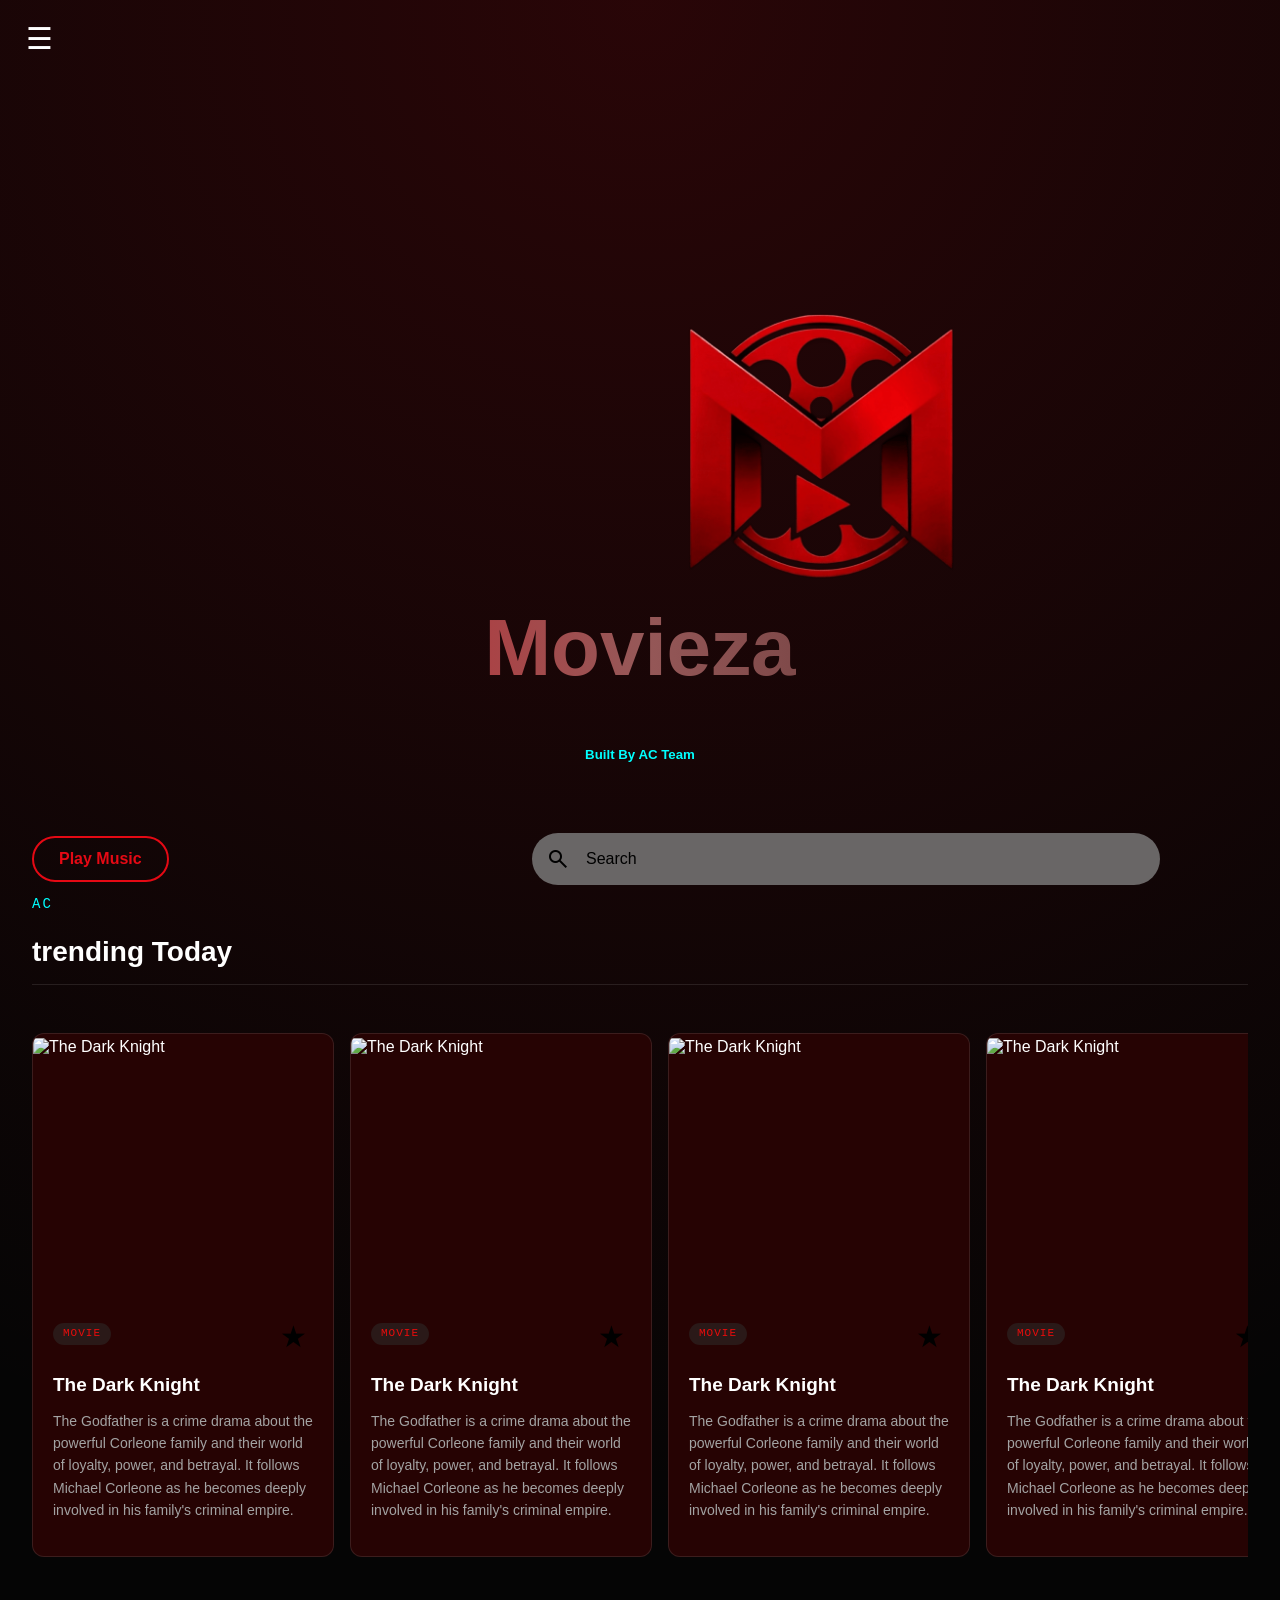
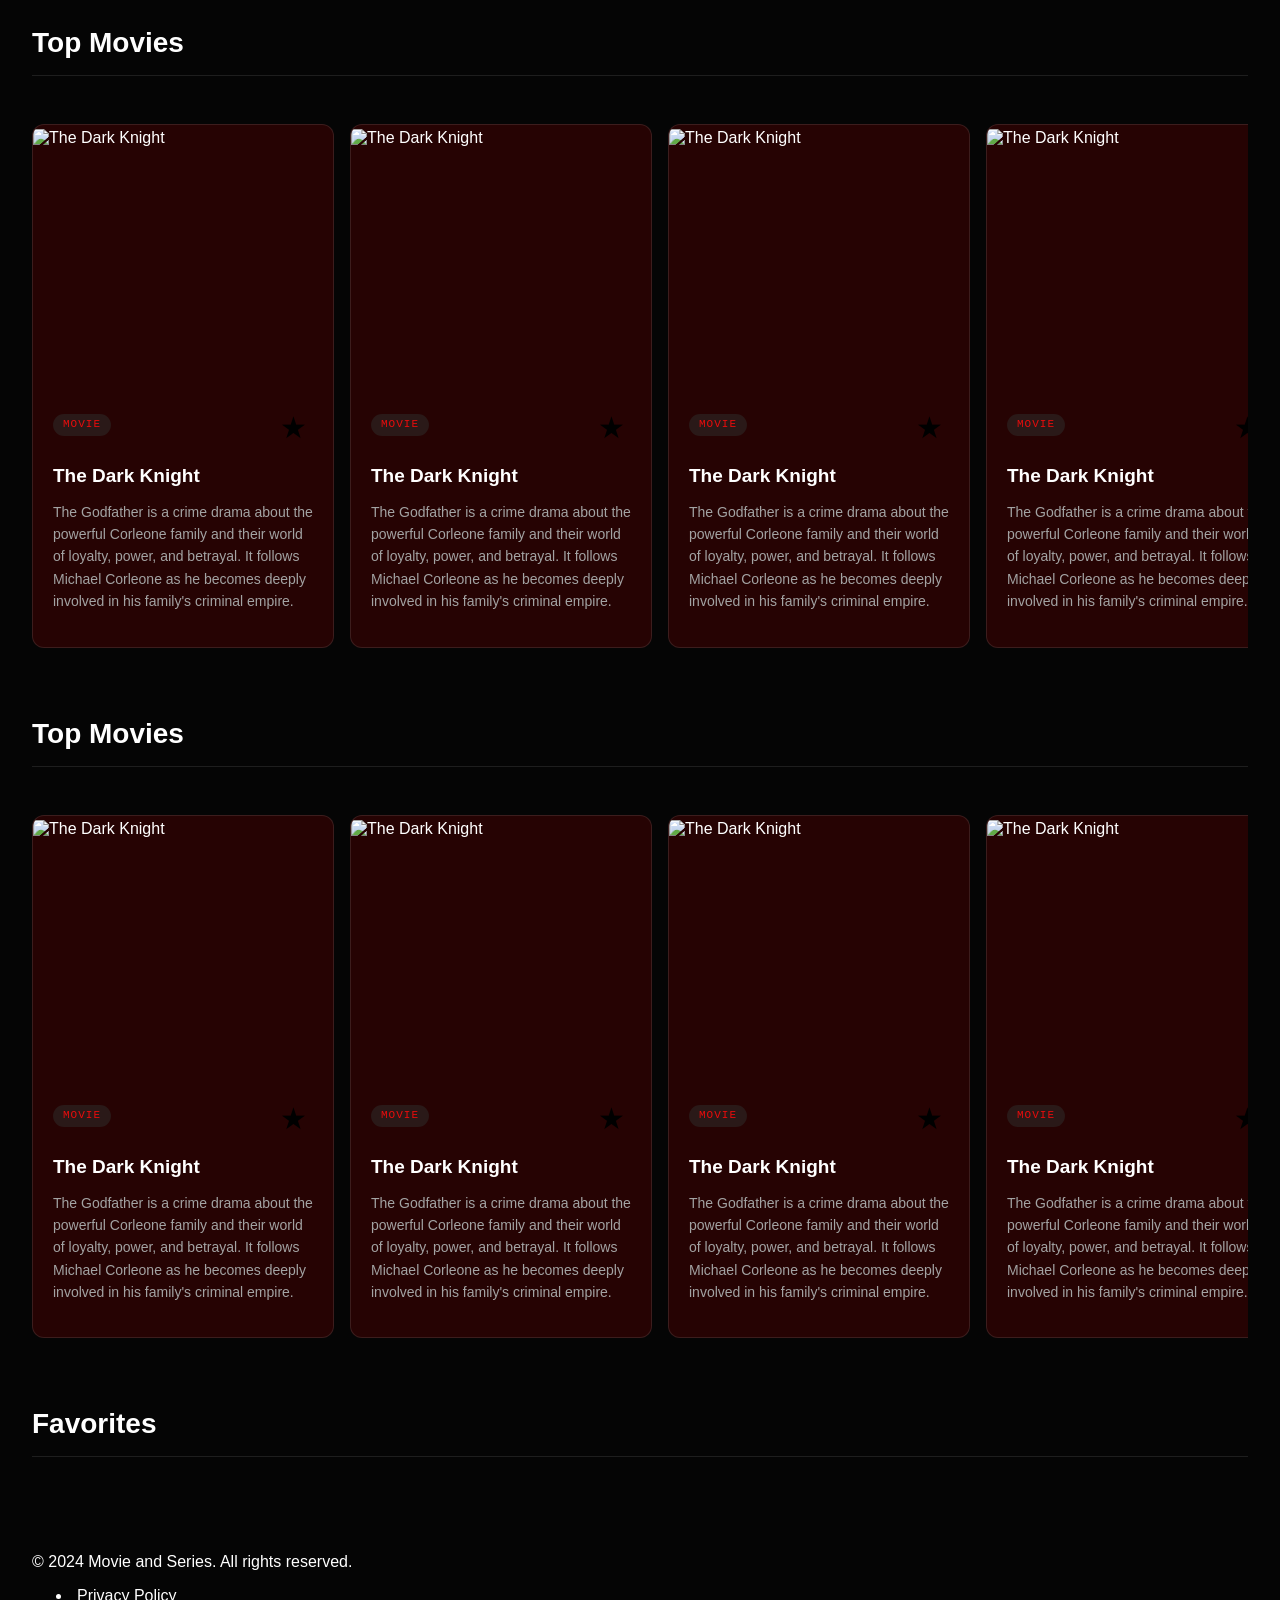
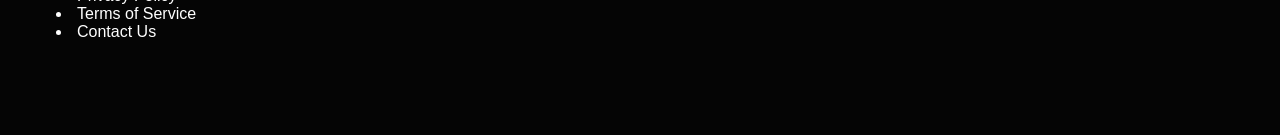
==== index.html @ cc1ad652 "chang name" ====
<!doctype html>
<html lang="en">
  <head>
    <meta charset="UTF-8" />
    <meta
      name="viewport"
      content="width=
    , initial-scale=1.0"
    />
    <title>Movieza</title>
    <link rel="stylesheet" href="Home.css" />
    <script src="./Home.js" defer></script>
  </head>

  <head>
    <meta charset="UTF-8" />
    <meta
      name="viewport"
      content="width=
    , initial-scale=1.0"
    />
    <title>Movieza</title>
    <link rel="stylesheet" href="Home.css" />

    <link rel="stylesheet" href="Home.js" />
    <script src="Home.js" defer></script>
    <link rel="stylesheet" href="https://fonts.googleapis.com/css2?family=Material+Symbols+Outlined:opsz,wght,FILL,GRAD@24,400,0,0&icon_names=search" />
</head>
  </head>
  
  <body>
    <main>
      <button id="menuButton">☰</button>
        <nav id="menu">
          <img class="icon-mune"  src="music/Gemini_Generated_Image_bge7utbge7utbge7.png" width="90px" height="90px" alt="">
            <a href="Home.html">Home</a>
            <a href="signup.html">Sign Up</a>
            <a id="loginBtn">Login</a>
            <a href="#trend">Trending Today</a>
            <a href="#top-movies">Top Movies</a>
            <a href="#top-series">Top Series</a>
        </nav>
      <img class="icon" src="music/Gemini_Generated_Image_bge7utbge7utbge7.png" width="500px" height="500px" alt="">
      <h1>Movieza</h1>
      <h5>Built By AC Team</h5>
      <audio id="music">
        <source
        src="music/Hans_Zimmer_-_A_Place_Among_The_Stars_OST_Interstellar_(mp3.pm).mp3"
        type="audio/mpeg"
        />
      </audio>
      
      <form >
      <div class="search">
        <span class="search-icon material-symbols-outlined">search</span>
        <input class="search-input" type="search" placeholder="Search">
      </div>
    
    </form>
      <button id="musicBtn">Play Music</button>
      <section class="section">
        <p class="section-eyebrow">AC</p>
        <h2 id="trend">trending Today</h2>
        
        <div class="member-conteinr scrol">
          <div class="member-card">
            <div class="card-accent accent-coral"></div>
            <img
              src="https://imgs.search.brave.com/6N-P5GiIYZbejXUbR0xnlRjsoiWozDZQO9gBazMsIhE/rs:fit:860:0:0:0/g:ce/aHR0cHM6Ly9tZWRp/YS5nZXR0eWltYWdl/cy5jb20vaWQvNTA1/OTk3MTA3L3Bob3Rv/L3RoZS1nb2RmYXRo/ZXItYS0xOTcyLWFt/ZXJpY2FuLWNyaW1l/LWZpbG0tc3RhcnJp/bmctbWFybG9uLWJy/YW5kby1hbmQtYWwt/cGFjaW5vLmpwZz9z/PTYxMng2MTImdz0w/Jms9MjAmYz1PcExr/d0RySVNraUJfYTJD/TXJqbk9qYUU5SzBG/SGhTWjl0dERDZ05V/WFRRPQ"
              alt="The Dark Knight"
            />
            <div class="card-body">
              <div class="card-span">
                <span class="role-tag"> movie</span>
                <button class="star">★</button>
              </div>
              <p class="member-name">The Dark Knight</p>
              <p class="member-desc">
                The Godfather is a crime drama about the powerful Corleone
                family and their world of loyalty, power, and betrayal. It
                follows Michael Corleone as he becomes deeply involved in his
                family's criminal empire.
              </p>
            </div>
          </div>
          <div class="member-card">
            <div class="card-accent accent-coral"></div>
            <img
              src="https://imgs.search.brave.com/6N-P5GiIYZbejXUbR0xnlRjsoiWozDZQO9gBazMsIhE/rs:fit:860:0:0:0/g:ce/aHR0cHM6Ly9tZWRp/YS5nZXR0eWltYWdl/cy5jb20vaWQvNTA1/OTk3MTA3L3Bob3Rv/L3RoZS1nb2RmYXRo/ZXItYS0xOTcyLWFt/ZXJpY2FuLWNyaW1l/LWZpbG0tc3RhcnJp/bmctbWFybG9uLWJy/YW5kby1hbmQtYWwt/cGFjaW5vLmpwZz9z/PTYxMng2MTImdz0w/Jms9MjAmYz1PcExr/d0RySVNraUJfYTJD/TXJqbk9qYUU5SzBG/SGhTWjl0dERDZ05V/WFRRPQ"
              alt="The Dark Knight"
            />
            <div class="card-body">
              <div class="card-span">
                <span class="role-tag"> movie</span>
                <button class="star">★</button>
              </div>
              <p class="member-name">The Dark Knight</p>
              <p class="member-desc">
                The Godfather is a crime drama about the powerful Corleone
                family and their world of loyalty, power, and betrayal. It
                follows Michael Corleone as he becomes deeply involved in his
                family's criminal empire.
              </p>
            </div>
          </div>
          <div class="member-card">
            <div class="card-accent accent-coral"></div>
            <img
              src="https://imgs.search.brave.com/6N-P5GiIYZbejXUbR0xnlRjsoiWozDZQO9gBazMsIhE/rs:fit:860:0:0:0/g:ce/aHR0cHM6Ly9tZWRp/YS5nZXR0eWltYWdl/cy5jb20vaWQvNTA1/OTk3MTA3L3Bob3Rv/L3RoZS1nb2RmYXRo/ZXItYS0xOTcyLWFt/ZXJpY2FuLWNyaW1l/LWZpbG0tc3RhcnJp/bmctbWFybG9uLWJy/YW5kby1hbmQtYWwt/cGFjaW5vLmpwZz9z/PTYxMng2MTImdz0w/Jms9MjAmYz1PcExr/d0RySVNraUJfYTJD/TXJqbk9qYUU5SzBG/SGhTWjl0dERDZ05V/WFRRPQ"
              alt="The Dark Knight"
            />
            <div class="card-body">
              <div class="card-span">
                <span class="role-tag"> movie</span>
                <button class="star">★</button>
              </div>
              <p class="member-name">The Dark Knight</p>
              <p class="member-desc">
                The Godfather is a crime drama about the powerful Corleone
                family and their world of loyalty, power, and betrayal. It
                follows Michael Corleone as he becomes deeply involved in his
                family's criminal empire.
              </p>
            </div>
          </div>
          <div class="member-card">
            <div class="card-accent accent-coral"></div>
            <img
              src="https://imgs.search.brave.com/6N-P5GiIYZbejXUbR0xnlRjsoiWozDZQO9gBazMsIhE/rs:fit:860:0:0:0/g:ce/aHR0cHM6Ly9tZWRp/YS5nZXR0eWltYWdl/cy5jb20vaWQvNTA1/OTk3MTA3L3Bob3Rv/L3RoZS1nb2RmYXRo/ZXItYS0xOTcyLWFt/ZXJpY2FuLWNyaW1l/LWZpbG0tc3RhcnJp/bmctbWFybG9uLWJy/YW5kby1hbmQtYWwt/cGFjaW5vLmpwZz9z/PTYxMng2MTImdz0w/Jms9MjAmYz1PcExr/d0RySVNraUJfYTJD/TXJqbk9qYUU5SzBG/SGhTWjl0dERDZ05V/WFRRPQ"
              alt="The Dark Knight"
            />
            <div class="card-body">
              <div class="card-span">
                <span class="role-tag"> movie</span>
                <button class="star">★</button>
              </div>
              <p class="member-name">The Dark Knight</p>
              <p class="member-desc">
                The Godfather is a crime drama about the powerful Corleone
                family and their world of loyalty, power, and betrayal. It
                follows Michael Corleone as he becomes deeply involved in his
                family's criminal empire.
              </p>
            </div>
          </div>
          <div class="member-card">
            <div class="card-accent accent-coral"></div>
            <img
              src="https://imgs.search.brave.com/6N-P5GiIYZbejXUbR0xnlRjsoiWozDZQO9gBazMsIhE/rs:fit:860:0:0:0/g:ce/aHR0cHM6Ly9tZWRp/YS5nZXR0eWltYWdl/cy5jb20vaWQvNTA1/OTk3MTA3L3Bob3Rv/L3RoZS1nb2RmYXRo/ZXItYS0xOTcyLWFt/ZXJpY2FuLWNyaW1l/LWZpbG0tc3RhcnJp/bmctbWFybG9uLWJy/YW5kby1hbmQtYWwt/cGFjaW5vLmpwZz9z/PTYxMng2MTImdz0w/Jms9MjAmYz1PcExr/d0RySVNraUJfYTJD/TXJqbk9qYUU5SzBG/SGhTWjl0dERDZ05V/WFRRPQ"
              alt="The Dark Knight"
            />
            <div class="card-body">
              <div class="card-span">
                <span class="role-tag"> movie</span>
                <button class="star">★</button>
              </div>
              <p class="member-name">The Dark Knight</p>
              <p class="member-desc">
                The Godfather is a crime drama about the powerful Corleone
                family and their world of loyalty, power, and betrayal. It
                follows Michael Corleone as he becomes deeply involved in his
                family's criminal empire.
              </p>
            </div>
          </div>
          <div class="member-card">
            <div class="card-accent accent-coral"></div>
            <img
              src="https://imgs.search.brave.com/6N-P5GiIYZbejXUbR0xnlRjsoiWozDZQO9gBazMsIhE/rs:fit:860:0:0:0/g:ce/aHR0cHM6Ly9tZWRp/YS5nZXR0eWltYWdl/cy5jb20vaWQvNTA1/OTk3MTA3L3Bob3Rv/L3RoZS1nb2RmYXRo/ZXItYS0xOTcyLWFt/ZXJpY2FuLWNyaW1l/LWZpbG0tc3RhcnJp/bmctbWFybG9uLWJy/YW5kby1hbmQtYWwt/cGFjaW5vLmpwZz9z/PTYxMng2MTImdz0w/Jms9MjAmYz1PcExr/d0RySVNraUJfYTJD/TXJqbk9qYUU5SzBG/SGhTWjl0dERDZ05V/WFRRPQ"
              alt="The Dark Knight"
            />
            <div class="card-body">
              <div class="card-span">
                <span class="role-tag"> movie</span>
                <button class="star">★</button>
              </div>
              <p class="member-name">The Dark Knight</p>
              <p class="member-desc">
                The Godfather is a crime drama about the powerful Corleone
                family and their world of loyalty, power, and betrayal. It
                follows Michael Corleone as he becomes deeply involved in his
                family's criminal empire.
              </p>
            </div>
          </div>
          <div class="member-card">
            <div class="card-accent accent-coral"></div>
            <img
              src="https://imgs.search.brave.com/6N-P5GiIYZbejXUbR0xnlRjsoiWozDZQO9gBazMsIhE/rs:fit:860:0:0:0/g:ce/aHR0cHM6Ly9tZWRp/YS5nZXR0eWltYWdl/cy5jb20vaWQvNTA1/OTk3MTA3L3Bob3Rv/L3RoZS1nb2RmYXRo/ZXItYS0xOTcyLWFt/ZXJpY2FuLWNyaW1l/LWZpbG0tc3RhcnJp/bmctbWFybG9uLWJy/YW5kby1hbmQtYWwt/cGFjaW5vLmpwZz9z/PTYxMng2MTImdz0w/Jms9MjAmYz1PcExr/d0RySVNraUJfYTJD/TXJqbk9qYUU5SzBG/SGhTWjl0dERDZ05V/WFRRPQ"
              alt="The Dark Knight"
            />
            <div class="card-body">
              <div class="card-span">
                <span class="role-tag"> movie</span>
                <button class="star">★</button>
              </div>
              <p class="member-name">The Dark Knight</p>
              <p class="member-desc">
                The Godfather is a crime drama about the powerful Corleone
                family and their world of loyalty, power, and betrayal. It
                follows Michael Corleone as he becomes deeply involved in his
                family's criminal empire.
              </p>
            </div>
          </div>
          <div class="member-card">
            <div class="card-accent accent-coral"></div>
            <img
              src="https://imgs.search.brave.com/6N-P5GiIYZbejXUbR0xnlRjsoiWozDZQO9gBazMsIhE/rs:fit:860:0:0:0/g:ce/aHR0cHM6Ly9tZWRp/YS5nZXR0eWltYWdl/cy5jb20vaWQvNTA1/OTk3MTA3L3Bob3Rv/L3RoZS1nb2RmYXRo/ZXItYS0xOTcyLWFt/ZXJpY2FuLWNyaW1l/LWZpbG0tc3RhcnJp/bmctbWFybG9uLWJy/YW5kby1hbmQtYWwt/cGFjaW5vLmpwZz9z/PTYxMng2MTImdz0w/Jms9MjAmYz1PcExr/d0RySVNraUJfYTJD/TXJqbk9qYUU5SzBG/SGhTWjl0dERDZ05V/WFRRPQ"
              alt="The Dark Knight"
            />
            <div class="card-body">
              <div class="card-span">
                <span class="role-tag"> movie</span>
                <button class="star">★</button>
              </div>
              <p class="member-name">The Dark Knight</p>
              <p class="member-desc">
                The Godfather is a crime drama about the powerful Corleone
                family and their world of loyalty, power, and betrayal. It
                follows Michael Corleone as he becomes deeply involved in his
                family's criminal empire.
              </p>
            </div>
          </div>
          <div class="member-card">
            <div class="card-accent accent-coral"></div>
            <img
              src="https://imgs.search.brave.com/6N-P5GiIYZbejXUbR0xnlRjsoiWozDZQO9gBazMsIhE/rs:fit:860:0:0:0/g:ce/aHR0cHM6Ly9tZWRp/YS5nZXR0eWltYWdl/cy5jb20vaWQvNTA1/OTk3MTA3L3Bob3Rv/L3RoZS1nb2RmYXRo/ZXItYS0xOTcyLWFt/ZXJpY2FuLWNyaW1l/LWZpbG0tc3RhcnJp/bmctbWFybG9uLWJy/YW5kby1hbmQtYWwt/cGFjaW5vLmpwZz9z/PTYxMng2MTImdz0w/Jms9MjAmYz1PcExr/d0RySVNraUJfYTJD/TXJqbk9qYUU5SzBG/SGhTWjl0dERDZ05V/WFRRPQ"
              alt="The Dark Knight"
            />
            <div class="card-body">
              <div class="card-span">
                <span class="role-tag"> movie</span>
                <button class="star">★</button>
              </div>
              <p class="member-name">The Dark Knight</p>
              <p class="member-desc">
                The Godfather is a crime drama about the powerful Corleone
                family and their world of loyalty, power, and betrayal. It
                follows Michael Corleone as he becomes deeply involved in his
                family's criminal empire.
              </p>
            </div>
          </div>
          <div class="member-card">
            <div class="card-accent accent-coral"></div>
            <img
              src="https://imgs.search.brave.com/6N-P5GiIYZbejXUbR0xnlRjsoiWozDZQO9gBazMsIhE/rs:fit:860:0:0:0/g:ce/aHR0cHM6Ly9tZWRp/YS5nZXR0eWltYWdl/cy5jb20vaWQvNTA1/OTk3MTA3L3Bob3Rv/L3RoZS1nb2RmYXRo/ZXItYS0xOTcyLWFt/ZXJpY2FuLWNyaW1l/LWZpbG0tc3RhcnJp/bmctbWFybG9uLWJy/YW5kby1hbmQtYWwt/cGFjaW5vLmpwZz9z/PTYxMng2MTImdz0w/Jms9MjAmYz1PcExr/d0RySVNraUJfYTJD/TXJqbk9qYUU5SzBG/SGhTWjl0dERDZ05V/WFRRPQ"
              alt="The Dark Knight"
            />
            <div class="card-body">
              <div class="card-span">
                <span class="role-tag"> movie</span>
                <button class="star">★</button>
              </div>
              <p class="member-name">The Dark Knight</p>
              <p class="member-desc">
                The Godfather is a crime drama about the powerful Corleone
                family and their world of loyalty, power, and betrayal. It
                follows Michael Corleone as he becomes deeply involved in his
                family's criminal empire.
              </p>
            </div>
          </div>
          <div class="member-card">
            <div class="card-accent accent-coral"></div>
            <img
              src="https://imgs.search.brave.com/6N-P5GiIYZbejXUbR0xnlRjsoiWozDZQO9gBazMsIhE/rs:fit:860:0:0:0/g:ce/aHR0cHM6Ly9tZWRp/YS5nZXR0eWltYWdl/cy5jb20vaWQvNTA1/OTk3MTA3L3Bob3Rv/L3RoZS1nb2RmYXRo/ZXItYS0xOTcyLWFt/ZXJpY2FuLWNyaW1l/LWZpbG0tc3RhcnJp/bmctbWFybG9uLWJy/YW5kby1hbmQtYWwt/cGFjaW5vLmpwZz9z/PTYxMng2MTImdz0w/Jms9MjAmYz1PcExr/d0RySVNraUJfYTJD/TXJqbk9qYUU5SzBG/SGhTWjl0dERDZ05V/WFRRPQ"
              alt="The Dark Knight"
            />
            <div class="card-body">
              <div class="card-span">
                <span class="role-tag"> movie</span>
                <button class="star">★</button>
              </div>
              <p class="member-name">The Dark Knight</p>
              <p class="member-desc">
                The Godfather is a crime drama about the powerful Corleone
                family and their world of loyalty, power, and betrayal. It
                follows Michael Corleone as he becomes deeply involved in his
                family's criminal empire.
              </p>
            </div>
          </div>
          <div class="member-card">
            <div class="card-accent accent-coral"></div>
            <img
              src="https://imgs.search.brave.com/6N-P5GiIYZbejXUbR0xnlRjsoiWozDZQO9gBazMsIhE/rs:fit:860:0:0:0/g:ce/aHR0cHM6Ly9tZWRp/YS5nZXR0eWltYWdl/cy5jb20vaWQvNTA1/OTk3MTA3L3Bob3Rv/L3RoZS1nb2RmYXRo/ZXItYS0xOTcyLWFt/ZXJpY2FuLWNyaW1l/LWZpbG0tc3RhcnJp/bmctbWFybG9uLWJy/YW5kby1hbmQtYWwt/cGFjaW5vLmpwZz9z/PTYxMng2MTImdz0w/Jms9MjAmYz1PcExr/d0RySVNraUJfYTJD/TXJqbk9qYUU5SzBG/SGhTWjl0dERDZ05V/WFRRPQ"
              alt="The Dark Knight"
            />
            <div class="card-body">
              <div class="card-span">
                <span class="role-tag"> movie</span>
                <button class="star">★</button>
              </div>
              <p class="member-name">The Dark Knight</p>
              <p class="member-desc">
                The Godfather is a crime drama about the powerful Corleone
                family and their world of loyalty, power, and betrayal. It
                follows Michael Corleone as he becomes deeply involved in his
                family's criminal empire.
              </p>
            </div>
          </div>
        </div>
      </section>
      <section class="section">
        <h2 id="top-movies">Top Movies</h2>
        <div class="member-conteinr scrol2">
          <div class="member-card">
            <div class="card-accent accent-coral"></div>
            <img
              src="https://imgs.search.brave.com/6N-P5GiIYZbejXUbR0xnlRjsoiWozDZQO9gBazMsIhE/rs:fit:860:0:0:0/g:ce/aHR0cHM6Ly9tZWRp/YS5nZXR0eWltYWdl/cy5jb20vaWQvNTA1/OTk3MTA3L3Bob3Rv/L3RoZS1nb2RmYXRo/ZXItYS0xOTcyLWFt/ZXJpY2FuLWNyaW1l/LWZpbG0tc3RhcnJp/bmctbWFybG9uLWJy/YW5kby1hbmQtYWwt/cGFjaW5vLmpwZz9z/PTYxMng2MTImdz0w/Jms9MjAmYz1PcExr/d0RySVNraUJfYTJD/TXJqbk9qYUU5SzBG/SGhTWjl0dERDZ05V/WFRRPQ"
              alt="The Dark Knight"
            />
            <div class="card-body">
              <div class="card-span">
                <span class="role-tag"> movie</span>
                <button class="star">★</button>
              </div>
              <p class="member-name">The Dark Knight</p>
              <p class="member-desc">
                The Godfather is a crime drama about the powerful Corleone
                family and their world of loyalty, power, and betrayal. It
                follows Michael Corleone as he becomes deeply involved in his
                family's criminal empire.
              </p>
            </div>
          </div>
          <div class="member-card">
            <div class="card-accent accent-coral"></div>
            <img
              src="https://imgs.search.brave.com/6N-P5GiIYZbejXUbR0xnlRjsoiWozDZQO9gBazMsIhE/rs:fit:860:0:0:0/g:ce/aHR0cHM6Ly9tZWRp/YS5nZXR0eWltYWdl/cy5jb20vaWQvNTA1/OTk3MTA3L3Bob3Rv/L3RoZS1nb2RmYXRo/ZXItYS0xOTcyLWFt/ZXJpY2FuLWNyaW1l/LWZpbG0tc3RhcnJp/bmctbWFybG9uLWJy/YW5kby1hbmQtYWwt/cGFjaW5vLmpwZz9z/PTYxMng2MTImdz0w/Jms9MjAmYz1PcExr/d0RySVNraUJfYTJD/TXJqbk9qYUU5SzBG/SGhTWjl0dERDZ05V/WFRRPQ"
              alt="The Dark Knight"
            />
            <div class="card-body">
              <div class="card-span">
                <span class="role-tag"> movie</span>
                <button class="star">★</button>
              </div>
              <p class="member-name">The Dark Knight</p>
              <p class="member-desc">
                The Godfather is a crime drama about the powerful Corleone
                family and their world of loyalty, power, and betrayal. It
                follows Michael Corleone as he becomes deeply involved in his
                family's criminal empire.
              </p>
            </div>
          </div>
          <div class="member-card">
            <div class="card-accent accent-coral"></div>
            <img
              src="https://imgs.search.brave.com/6N-P5GiIYZbejXUbR0xnlRjsoiWozDZQO9gBazMsIhE/rs:fit:860:0:0:0/g:ce/aHR0cHM6Ly9tZWRp/YS5nZXR0eWltYWdl/cy5jb20vaWQvNTA1/OTk3MTA3L3Bob3Rv/L3RoZS1nb2RmYXRo/ZXItYS0xOTcyLWFt/ZXJpY2FuLWNyaW1l/LWZpbG0tc3RhcnJp/bmctbWFybG9uLWJy/YW5kby1hbmQtYWwt/cGFjaW5vLmpwZz9z/PTYxMng2MTImdz0w/Jms9MjAmYz1PcExr/d0RySVNraUJfYTJD/TXJqbk9qYUU5SzBG/SGhTWjl0dERDZ05V/WFRRPQ"
              alt="The Dark Knight"
            />
            <div class="card-body">
              <div class="card-span">
                <span class="role-tag"> movie</span>
                <button class="star">★</button>
              </div>
              <p class="member-name">The Dark Knight</p>
              <p class="member-desc">
                The Godfather is a crime drama about the powerful Corleone
                family and their world of loyalty, power, and betrayal. It
                follows Michael Corleone as he becomes deeply involved in his
                family's criminal empire.
              </p>
            </div>
          </div>
          <div class="member-card">
            <div class="card-accent accent-coral"></div>
            <img
              src="https://imgs.search.brave.com/6N-P5GiIYZbejXUbR0xnlRjsoiWozDZQO9gBazMsIhE/rs:fit:860:0:0:0/g:ce/aHR0cHM6Ly9tZWRp/YS5nZXR0eWltYWdl/cy5jb20vaWQvNTA1/OTk3MTA3L3Bob3Rv/L3RoZS1nb2RmYXRo/ZXItYS0xOTcyLWFt/ZXJpY2FuLWNyaW1l/LWZpbG0tc3RhcnJp/bmctbWFybG9uLWJy/YW5kby1hbmQtYWwt/cGFjaW5vLmpwZz9z/PTYxMng2MTImdz0w/Jms9MjAmYz1PcExr/d0RySVNraUJfYTJD/TXJqbk9qYUU5SzBG/SGhTWjl0dERDZ05V/WFRRPQ"
              alt="The Dark Knight"
            />
            <div class="card-body">
              <div class="card-span">
                <span class="role-tag"> movie</span>
                <button class="star">★</button>
              </div>
              <p class="member-name">The Dark Knight</p>
              <p class="member-desc">
                The Godfather is a crime drama about the powerful Corleone
                family and their world of loyalty, power, and betrayal. It
                follows Michael Corleone as he becomes deeply involved in his
                family's criminal empire.
              </p>
            </div>
          </div>
          <div class="member-card">
            <div class="card-accent accent-coral"></div>
            <img
              src="https://imgs.search.brave.com/6N-P5GiIYZbejXUbR0xnlRjsoiWozDZQO9gBazMsIhE/rs:fit:860:0:0:0/g:ce/aHR0cHM6Ly9tZWRp/YS5nZXR0eWltYWdl/cy5jb20vaWQvNTA1/OTk3MTA3L3Bob3Rv/L3RoZS1nb2RmYXRo/ZXItYS0xOTcyLWFt/ZXJpY2FuLWNyaW1l/LWZpbG0tc3RhcnJp/bmctbWFybG9uLWJy/YW5kby1hbmQtYWwt/cGFjaW5vLmpwZz9z/PTYxMng2MTImdz0w/Jms9MjAmYz1PcExr/d0RySVNraUJfYTJD/TXJqbk9qYUU5SzBG/SGhTWjl0dERDZ05V/WFRRPQ"
              alt="The Dark Knight"
            />
            <div class="card-body">
              <div class="card-span">
                <span class="role-tag"> movie</span>
                <button class="star">★</button>
              </div>
              <p class="member-name">The Dark Knight</p>
              <p class="member-desc">
                The Godfather is a crime drama about the powerful Corleone
                family and their world of loyalty, power, and betrayal. It
                follows Michael Corleone as he becomes deeply involved in his
                family's criminal empire.
              </p>
            </div>
          </div>
          <div class="member-card">
            <div class="card-accent accent-coral"></div>
            <img
              src="https://imgs.search.brave.com/6N-P5GiIYZbejXUbR0xnlRjsoiWozDZQO9gBazMsIhE/rs:fit:860:0:0:0/g:ce/aHR0cHM6Ly9tZWRp/YS5nZXR0eWltYWdl/cy5jb20vaWQvNTA1/OTk3MTA3L3Bob3Rv/L3RoZS1nb2RmYXRo/ZXItYS0xOTcyLWFt/ZXJpY2FuLWNyaW1l/LWZpbG0tc3RhcnJp/bmctbWFybG9uLWJy/YW5kby1hbmQtYWwt/cGFjaW5vLmpwZz9z/PTYxMng2MTImdz0w/Jms9MjAmYz1PcExr/d0RySVNraUJfYTJD/TXJqbk9qYUU5SzBG/SGhTWjl0dERDZ05V/WFRRPQ"
              alt="The Dark Knight"
            />
            <div class="card-body">
              <div class="card-span">
                <span class="role-tag"> movie</span>
                <button class="star">★</button>
              </div>
              <p class="member-name">The Dark Knight</p>
              <p class="member-desc">
                The Godfather is a crime drama about the powerful Corleone
                family and their world of loyalty, power, and betrayal. It
                follows Michael Corleone as he becomes deeply involved in his
                family's criminal empire.
              </p>
            </div>
          </div>
          <div class="member-card">
            <div class="card-accent accent-coral"></div>
            <img
              src="https://imgs.search.brave.com/6N-P5GiIYZbejXUbR0xnlRjsoiWozDZQO9gBazMsIhE/rs:fit:860:0:0:0/g:ce/aHR0cHM6Ly9tZWRp/YS5nZXR0eWltYWdl/cy5jb20vaWQvNTA1/OTk3MTA3L3Bob3Rv/L3RoZS1nb2RmYXRo/ZXItYS0xOTcyLWFt/ZXJpY2FuLWNyaW1l/LWZpbG0tc3RhcnJp/bmctbWFybG9uLWJy/YW5kby1hbmQtYWwt/cGFjaW5vLmpwZz9z/PTYxMng2MTImdz0w/Jms9MjAmYz1PcExr/d0RySVNraUJfYTJD/TXJqbk9qYUU5SzBG/SGhTWjl0dERDZ05V/WFRRPQ"
              alt="The Dark Knight"
            />
            <div class="card-body">
              <div class="card-span">
                <span class="role-tag"> movie</span>
                <button class="star">★</button>
              </div>
              <p class="member-name">The Dark Knight</p>
              <p class="member-desc">
                The Godfather is a crime drama about the powerful Corleone
                family and their world of loyalty, power, and betrayal. It
                follows Michael Corleone as he becomes deeply involved in his
                family's criminal empire.
              </p>
            </div>
          </div>
          <div class="member-card">
            <div class="card-accent accent-coral"></div>
            <img
              src="https://imgs.search.brave.com/6N-P5GiIYZbejXUbR0xnlRjsoiWozDZQO9gBazMsIhE/rs:fit:860:0:0:0/g:ce/aHR0cHM6Ly9tZWRp/YS5nZXR0eWltYWdl/cy5jb20vaWQvNTA1/OTk3MTA3L3Bob3Rv/L3RoZS1nb2RmYXRo/ZXItYS0xOTcyLWFt/ZXJpY2FuLWNyaW1l/LWZpbG0tc3RhcnJp/bmctbWFybG9uLWJy/YW5kby1hbmQtYWwt/cGFjaW5vLmpwZz9z/PTYxMng2MTImdz0w/Jms9MjAmYz1PcExr/d0RySVNraUJfYTJD/TXJqbk9qYUU5SzBG/SGhTWjl0dERDZ05V/WFRRPQ"
              alt="The Dark Knight"
            />
            <div class="card-body">
              <div class="card-span">
                <span class="role-tag"> movie</span>
                <button class="star">★</button>
              </div>
              <p class="member-name">The Dark Knight</p>
              <p class="member-desc">
                The Godfather is a crime drama about the powerful Corleone
                family and their world of loyalty, power, and betrayal. It
                follows Michael Corleone as he becomes deeply involved in his
                family's criminal empire.
              </p>
            </div>
          </div>
          <div class="member-card">
            <div class="card-accent accent-coral"></div>
            <img
              src="https://imgs.search.brave.com/6N-P5GiIYZbejXUbR0xnlRjsoiWozDZQO9gBazMsIhE/rs:fit:860:0:0:0/g:ce/aHR0cHM6Ly9tZWRp/YS5nZXR0eWltYWdl/cy5jb20vaWQvNTA1/OTk3MTA3L3Bob3Rv/L3RoZS1nb2RmYXRo/ZXItYS0xOTcyLWFt/ZXJpY2FuLWNyaW1l/LWZpbG0tc3RhcnJp/bmctbWFybG9uLWJy/YW5kby1hbmQtYWwt/cGFjaW5vLmpwZz9z/PTYxMng2MTImdz0w/Jms9MjAmYz1PcExr/d0RySVNraUJfYTJD/TXJqbk9qYUU5SzBG/SGhTWjl0dERDZ05V/WFRRPQ"
              alt="The Dark Knight"
            />
            <div class="card-body">
              <div class="card-span">
                <span class="role-tag"> movie</span>
                <button class="star">★</button>
              </div>
              <p class="member-name">The Dark Knight</p>
              <p class="member-desc">
                The Godfather is a crime drama about the powerful Corleone
                family and their world of loyalty, power, and betrayal. It
                follows Michael Corleone as he becomes deeply involved in his
                family's criminal empire.
              </p>
            </div>
          </div>
          <div class="member-card">
            <div class="card-accent accent-coral"></div>
            <img
              src="https://imgs.search.brave.com/6N-P5GiIYZbejXUbR0xnlRjsoiWozDZQO9gBazMsIhE/rs:fit:860:0:0:0/g:ce/aHR0cHM6Ly9tZWRp/YS5nZXR0eWltYWdl/cy5jb20vaWQvNTA1/OTk3MTA3L3Bob3Rv/L3RoZS1nb2RmYXRo/ZXItYS0xOTcyLWFt/ZXJpY2FuLWNyaW1l/LWZpbG0tc3RhcnJp/bmctbWFybG9uLWJy/YW5kby1hbmQtYWwt/cGFjaW5vLmpwZz9z/PTYxMng2MTImdz0w/Jms9MjAmYz1PcExr/d0RySVNraUJfYTJD/TXJqbk9qYUU5SzBG/SGhTWjl0dERDZ05V/WFRRPQ"
              alt="The Dark Knight"
            />
            <div class="card-body">
              <div class="card-span">
                <span class="role-tag"> movie</span>
                <button class="star">★</button>
              </div>
              <p class="member-name">The Dark Knight</p>
              <p class="member-desc">
                The Godfather is a crime drama about the powerful Corleone
                family and their world of loyalty, power, and betrayal. It
                follows Michael Corleone as he becomes deeply involved in his
                family's criminal empire.
              </p>
            </div>
          </div>
          <div class="member-card">
            <div class="card-accent accent-coral"></div>
            <img
              src="https://imgs.search.brave.com/6N-P5GiIYZbejXUbR0xnlRjsoiWozDZQO9gBazMsIhE/rs:fit:860:0:0:0/g:ce/aHR0cHM6Ly9tZWRp/YS5nZXR0eWltYWdl/cy5jb20vaWQvNTA1/OTk3MTA3L3Bob3Rv/L3RoZS1nb2RmYXRo/ZXItYS0xOTcyLWFt/ZXJpY2FuLWNyaW1l/LWZpbG0tc3RhcnJp/bmctbWFybG9uLWJy/YW5kby1hbmQtYWwt/cGFjaW5vLmpwZz9z/PTYxMng2MTImdz0w/Jms9MjAmYz1PcExr/d0RySVNraUJfYTJD/TXJqbk9qYUU5SzBG/SGhTWjl0dERDZ05V/WFRRPQ"
              alt="The Dark Knight"
            />
            <div class="card-body">
              <div class="card-span">
                <span class="role-tag"> movie</span>
                <button class="star">★</button>
              </div>
              <p class="member-name">The Dark Knight</p>
              <p class="member-desc">
                The Godfather is a crime drama about the powerful Corleone
                family and their world of loyalty, power, and betrayal. It
                follows Michael Corleone as he becomes deeply involved in his
                family's criminal empire.
              </p>
            </div>
          </div>
          <div class="member-card">
            <div class="card-accent accent-coral"></div>
            <img
              src="https://imgs.search.brave.com/6N-P5GiIYZbejXUbR0xnlRjsoiWozDZQO9gBazMsIhE/rs:fit:860:0:0:0/g:ce/aHR0cHM6Ly9tZWRp/YS5nZXR0eWltYWdl/cy5jb20vaWQvNTA1/OTk3MTA3L3Bob3Rv/L3RoZS1nb2RmYXRo/ZXItYS0xOTcyLWFt/ZXJpY2FuLWNyaW1l/LWZpbG0tc3RhcnJp/bmctbWFybG9uLWJy/YW5kby1hbmQtYWwt/cGFjaW5vLmpwZz9z/PTYxMng2MTImdz0w/Jms9MjAmYz1PcExr/d0RySVNraUJfYTJD/TXJqbk9qYUU5SzBG/SGhTWjl0dERDZ05V/WFRRPQ"
              alt="The Dark Knight"
            />
            <div class="card-body">
              <div class="card-span">
                <span class="role-tag"> movie</span>
                <button class="star">★</button>
              </div>
              <p class="member-name">The Dark Knight</p>
              <p class="member-desc">
                The Godfather is a crime drama about the powerful Corleone
                family and their world of loyalty, power, and betrayal. It
                follows Michael Corleone as he becomes deeply involved in his
                family's criminal empire.
              </p>
            </div>
          </div>
        </div>
      </section>
      <section class="section">
        <h2 id="top-movies">Top Movies</h2>
        <div class="member-conteinr scrol3">
          <div class="member-card">
            <div class="card-accent accent-coral"></div>
            <img
              src="https://imgs.search.brave.com/6N-P5GiIYZbejXUbR0xnlRjsoiWozDZQO9gBazMsIhE/rs:fit:860:0:0:0/g:ce/aHR0cHM6Ly9tZWRp/YS5nZXR0eWltYWdl/cy5jb20vaWQvNTA1/OTk3MTA3L3Bob3Rv/L3RoZS1nb2RmYXRo/ZXItYS0xOTcyLWFt/ZXJpY2FuLWNyaW1l/LWZpbG0tc3RhcnJp/bmctbWFybG9uLWJy/YW5kby1hbmQtYWwt/cGFjaW5vLmpwZz9z/PTYxMng2MTImdz0w/Jms9MjAmYz1PcExr/d0RySVNraUJfYTJD/TXJqbk9qYUU5SzBG/SGhTWjl0dERDZ05V/WFRRPQ"
              alt="The Dark Knight"
            />
            <div class="card-body">
              <div class="card-span">
                <span class="role-tag"> movie</span>
                <button class="star">★</button>
              </div>
              <p class="member-name">The Dark Knight</p>
              <p class="member-desc">
                The Godfather is a crime drama about the powerful Corleone
                family and their world of loyalty, power, and betrayal. It
                follows Michael Corleone as he becomes deeply involved in his
                family's criminal empire.
              </p>
            </div>
          </div>
          <div class="member-card">
            <div class="card-accent accent-coral"></div>
            <img
              src="https://imgs.search.brave.com/6N-P5GiIYZbejXUbR0xnlRjsoiWozDZQO9gBazMsIhE/rs:fit:860:0:0:0/g:ce/aHR0cHM6Ly9tZWRp/YS5nZXR0eWltYWdl/cy5jb20vaWQvNTA1/OTk3MTA3L3Bob3Rv/L3RoZS1nb2RmYXRo/ZXItYS0xOTcyLWFt/ZXJpY2FuLWNyaW1l/LWZpbG0tc3RhcnJp/bmctbWFybG9uLWJy/YW5kby1hbmQtYWwt/cGFjaW5vLmpwZz9z/PTYxMng2MTImdz0w/Jms9MjAmYz1PcExr/d0RySVNraUJfYTJD/TXJqbk9qYUU5SzBG/SGhTWjl0dERDZ05V/WFRRPQ"
              alt="The Dark Knight"
            />
            <div class="card-body">
              <div class="card-span">
                <span class="role-tag"> movie</span>
                <button class="star">★</button>
              </div>
              <p class="member-name">The Dark Knight</p>
              <p class="member-desc">
                The Godfather is a crime drama about the powerful Corleone
                family and their world of loyalty, power, and betrayal. It
                follows Michael Corleone as he becomes deeply involved in his
                family's criminal empire.
              </p>
            </div>
          </div>
          <div class="member-card">
            <div class="card-accent accent-coral"></div>
            <img
              src="https://imgs.search.brave.com/6N-P5GiIYZbejXUbR0xnlRjsoiWozDZQO9gBazMsIhE/rs:fit:860:0:0:0/g:ce/aHR0cHM6Ly9tZWRp/YS5nZXR0eWltYWdl/cy5jb20vaWQvNTA1/OTk3MTA3L3Bob3Rv/L3RoZS1nb2RmYXRo/ZXItYS0xOTcyLWFt/ZXJpY2FuLWNyaW1l/LWZpbG0tc3RhcnJp/bmctbWFybG9uLWJy/YW5kby1hbmQtYWwt/cGFjaW5vLmpwZz9z/PTYxMng2MTImdz0w/Jms9MjAmYz1PcExr/d0RySVNraUJfYTJD/TXJqbk9qYUU5SzBG/SGhTWjl0dERDZ05V/WFRRPQ"
              alt="The Dark Knight"
            />
            <div class="card-body">
              <div class="card-span">
                <span class="role-tag"> movie</span>
                <button class="star">★</button>
              </div>
              <p class="member-name">The Dark Knight</p>
              <p class="member-desc">
                The Godfather is a crime drama about the powerful Corleone
                family and their world of loyalty, power, and betrayal. It
                follows Michael Corleone as he becomes deeply involved in his
                family's criminal empire.
              </p>
            </div>
          </div>
          <div class="member-card">
            <div class="card-accent accent-coral"></div>
            <img
              src="https://imgs.search.brave.com/6N-P5GiIYZbejXUbR0xnlRjsoiWozDZQO9gBazMsIhE/rs:fit:860:0:0:0/g:ce/aHR0cHM6Ly9tZWRp/YS5nZXR0eWltYWdl/cy5jb20vaWQvNTA1/OTk3MTA3L3Bob3Rv/L3RoZS1nb2RmYXRo/ZXItYS0xOTcyLWFt/ZXJpY2FuLWNyaW1l/LWZpbG0tc3RhcnJp/bmctbWFybG9uLWJy/YW5kby1hbmQtYWwt/cGFjaW5vLmpwZz9z/PTYxMng2MTImdz0w/Jms9MjAmYz1PcExr/d0RySVNraUJfYTJD/TXJqbk9qYUU5SzBG/SGhTWjl0dERDZ05V/WFRRPQ"
              alt="The Dark Knight"
            />
            <div class="card-body">
              <div class="card-span">
                <span class="role-tag"> movie</span>
                <button class="star">★</button>
              </div>
              <p class="member-name">The Dark Knight</p>
              <p class="member-desc">
                The Godfather is a crime drama about the powerful Corleone
                family and their world of loyalty, power, and betrayal. It
                follows Michael Corleone as he becomes deeply involved in his
                family's criminal empire.
              </p>
            </div>
          </div>
          <div class="member-card">
            <div class="card-accent accent-coral"></div>
            <img
              src="https://imgs.search.brave.com/6N-P5GiIYZbejXUbR0xnlRjsoiWozDZQO9gBazMsIhE/rs:fit:860:0:0:0/g:ce/aHR0cHM6Ly9tZWRp/YS5nZXR0eWltYWdl/cy5jb20vaWQvNTA1/OTk3MTA3L3Bob3Rv/L3RoZS1nb2RmYXRo/ZXItYS0xOTcyLWFt/ZXJpY2FuLWNyaW1l/LWZpbG0tc3RhcnJp/bmctbWFybG9uLWJy/YW5kby1hbmQtYWwt/cGFjaW5vLmpwZz9z/PTYxMng2MTImdz0w/Jms9MjAmYz1PcExr/d0RySVNraUJfYTJD/TXJqbk9qYUU5SzBG/SGhTWjl0dERDZ05V/WFRRPQ"
              alt="The Dark Knight"
            />
            <div class="card-body">
              <div class="card-span">
                <span class="role-tag"> movie</span>
                <button class="star">★</button>
              </div>
              <p class="member-name">The Dark Knight</p>
              <p class="member-desc">
                The Godfather is a crime drama about the powerful Corleone
                family and their world of loyalty, power, and betrayal. It
                follows Michael Corleone as he becomes deeply involved in his
                family's criminal empire.
              </p>
            </div>
          </div>
          <div class="member-card">
            <div class="card-accent accent-coral"></div>
            <img
              src="https://imgs.search.brave.com/6N-P5GiIYZbejXUbR0xnlRjsoiWozDZQO9gBazMsIhE/rs:fit:860:0:0:0/g:ce/aHR0cHM6Ly9tZWRp/YS5nZXR0eWltYWdl/cy5jb20vaWQvNTA1/OTk3MTA3L3Bob3Rv/L3RoZS1nb2RmYXRo/ZXItYS0xOTcyLWFt/ZXJpY2FuLWNyaW1l/LWZpbG0tc3RhcnJp/bmctbWFybG9uLWJy/YW5kby1hbmQtYWwt/cGFjaW5vLmpwZz9z/PTYxMng2MTImdz0w/Jms9MjAmYz1PcExr/d0RySVNraUJfYTJD/TXJqbk9qYUU5SzBG/SGhTWjl0dERDZ05V/WFRRPQ"
              alt="The Dark Knight"
            />
            <div class="card-body">
              <div class="card-span">
                <span class="role-tag"> movie</span>
                <button class="star">★</button>
              </div>
              <p class="member-name">The Dark Knight</p>
              <p class="member-desc">
                The Godfather is a crime drama about the powerful Corleone
                family and their world of loyalty, power, and betrayal. It
                follows Michael Corleone as he becomes deeply involved in his
                family's criminal empire.
              </p>
            </div>
          </div>
          <div class="member-card">
            <div class="card-accent accent-coral"></div>
            <img
              src="https://imgs.search.brave.com/6N-P5GiIYZbejXUbR0xnlRjsoiWozDZQO9gBazMsIhE/rs:fit:860:0:0:0/g:ce/aHR0cHM6Ly9tZWRp/YS5nZXR0eWltYWdl/cy5jb20vaWQvNTA1/OTk3MTA3L3Bob3Rv/L3RoZS1nb2RmYXRo/ZXItYS0xOTcyLWFt/ZXJpY2FuLWNyaW1l/LWZpbG0tc3RhcnJp/bmctbWFybG9uLWJy/YW5kby1hbmQtYWwt/cGFjaW5vLmpwZz9z/PTYxMng2MTImdz0w/Jms9MjAmYz1PcExr/d0RySVNraUJfYTJD/TXJqbk9qYUU5SzBG/SGhTWjl0dERDZ05V/WFRRPQ"
              alt="The Dark Knight"
            />
            <div class="card-body">
              <div class="card-span">
                <span class="role-tag"> movie</span>
                <button class="star">★</button>
              </div>
              <p class="member-name">The Dark Knight</p>
              <p class="member-desc">
                The Godfather is a crime drama about the powerful Corleone
                family and their world of loyalty, power, and betrayal. It
                follows Michael Corleone as he becomes deeply involved in his
                family's criminal empire.
              </p>
            </div>
          </div>
          <div class="member-card">
            <div class="card-accent accent-coral"></div>
            <img
              src="https://imgs.search.brave.com/6N-P5GiIYZbejXUbR0xnlRjsoiWozDZQO9gBazMsIhE/rs:fit:860:0:0:0/g:ce/aHR0cHM6Ly9tZWRp/YS5nZXR0eWltYWdl/cy5jb20vaWQvNTA1/OTk3MTA3L3Bob3Rv/L3RoZS1nb2RmYXRo/ZXItYS0xOTcyLWFt/ZXJpY2FuLWNyaW1l/LWZpbG0tc3RhcnJp/bmctbWFybG9uLWJy/YW5kby1hbmQtYWwt/cGFjaW5vLmpwZz9z/PTYxMng2MTImdz0w/Jms9MjAmYz1PcExr/d0RySVNraUJfYTJD/TXJqbk9qYUU5SzBG/SGhTWjl0dERDZ05V/WFRRPQ"
              alt="The Dark Knight"
            />
            <div class="card-body">
              <div class="card-span">
                <span class="role-tag"> movie</span>
                <button class="star">★</button>
              </div>
              <p class="member-name">The Dark Knight</p>
              <p class="member-desc">
                The Godfather is a crime drama about the powerful Corleone
                family and their world of loyalty, power, and betrayal. It
                follows Michael Corleone as he becomes deeply involved in his
                family's criminal empire.
              </p>
            </div>
          </div>
          <div class="member-card">
            <div class="card-accent accent-coral"></div>
            <img
              src="https://imgs.search.brave.com/6N-P5GiIYZbejXUbR0xnlRjsoiWozDZQO9gBazMsIhE/rs:fit:860:0:0:0/g:ce/aHR0cHM6Ly9tZWRp/YS5nZXR0eWltYWdl/cy5jb20vaWQvNTA1/OTk3MTA3L3Bob3Rv/L3RoZS1nb2RmYXRo/ZXItYS0xOTcyLWFt/ZXJpY2FuLWNyaW1l/LWZpbG0tc3RhcnJp/bmctbWFybG9uLWJy/YW5kby1hbmQtYWwt/cGFjaW5vLmpwZz9z/PTYxMng2MTImdz0w/Jms9MjAmYz1PcExr/d0RySVNraUJfYTJD/TXJqbk9qYUU5SzBG/SGhTWjl0dERDZ05V/WFRRPQ"
              alt="The Dark Knight"
            />
            <div class="card-body">
              <div class="card-span">
                <span class="role-tag"> movie</span>
                <button class="star">★</button>
              </div>
              <p class="member-name">The Dark Knight</p>
              <p class="member-desc">
                The Godfather is a crime drama about the powerful Corleone
                family and their world of loyalty, power, and betrayal. It
                follows Michael Corleone as he becomes deeply involved in his
                family's criminal empire.
              </p>
            </div>
          </div>
          <div class="member-card">
            <div class="card-accent accent-coral"></div>
            <img
              src="https://imgs.search.brave.com/6N-P5GiIYZbejXUbR0xnlRjsoiWozDZQO9gBazMsIhE/rs:fit:860:0:0:0/g:ce/aHR0cHM6Ly9tZWRp/YS5nZXR0eWltYWdl/cy5jb20vaWQvNTA1/OTk3MTA3L3Bob3Rv/L3RoZS1nb2RmYXRo/ZXItYS0xOTcyLWFt/ZXJpY2FuLWNyaW1l/LWZpbG0tc3RhcnJp/bmctbWFybG9uLWJy/YW5kby1hbmQtYWwt/cGFjaW5vLmpwZz9z/PTYxMng2MTImdz0w/Jms9MjAmYz1PcExr/d0RySVNraUJfYTJD/TXJqbk9qYUU5SzBG/SGhTWjl0dERDZ05V/WFRRPQ"
              alt="The Dark Knight"
            />
            <div class="card-body">
              <div class="card-span">
                <span class="role-tag"> movie</span>
                <button class="star">★</button>
              </div>
              <p class="member-name">The Dark Knight</p>
              <p class="member-desc">
                The Godfather is a crime drama about the powerful Corleone
                family and their world of loyalty, power, and betrayal. It
                follows Michael Corleone as he becomes deeply involved in his
                family's criminal empire.
              </p>
            </div>
          </div>
          <div class="member-card">
            <div class="card-accent accent-coral"></div>
            <img
              src="https://imgs.search.brave.com/6N-P5GiIYZbejXUbR0xnlRjsoiWozDZQO9gBazMsIhE/rs:fit:860:0:0:0/g:ce/aHR0cHM6Ly9tZWRp/YS5nZXR0eWltYWdl/cy5jb20vaWQvNTA1/OTk3MTA3L3Bob3Rv/L3RoZS1nb2RmYXRo/ZXItYS0xOTcyLWFt/ZXJpY2FuLWNyaW1l/LWZpbG0tc3RhcnJp/bmctbWFybG9uLWJy/YW5kby1hbmQtYWwt/cGFjaW5vLmpwZz9z/PTYxMng2MTImdz0w/Jms9MjAmYz1PcExr/d0RySVNraUJfYTJD/TXJqbk9qYUU5SzBG/SGhTWjl0dERDZ05V/WFRRPQ"
              alt="The Dark Knight"
            />
            <div class="card-body">
              <div class="card-span">
                <span class="role-tag"> movie</span>
                <button class="star">★</button>
              </div>
              <p class="member-name">The Dark Knight</p>
              <p class="member-desc">
                The Godfather is a crime drama about the powerful Corleone
                family and their world of loyalty, power, and betrayal. It
                follows Michael Corleone as he becomes deeply involved in his
                family's criminal empire.
              </p>
            </div>
          </div>
          <div class="member-card">
            <div class="card-accent accent-coral"></div>
            <img
              src="https://imgs.search.brave.com/6N-P5GiIYZbejXUbR0xnlRjsoiWozDZQO9gBazMsIhE/rs:fit:860:0:0:0/g:ce/aHR0cHM6Ly9tZWRp/YS5nZXR0eWltYWdl/cy5jb20vaWQvNTA1/OTk3MTA3L3Bob3Rv/L3RoZS1nb2RmYXRo/ZXItYS0xOTcyLWFt/ZXJpY2FuLWNyaW1l/LWZpbG0tc3RhcnJp/bmctbWFybG9uLWJy/YW5kby1hbmQtYWwt/cGFjaW5vLmpwZz9z/PTYxMng2MTImdz0w/Jms9MjAmYz1PcExr/d0RySVNraUJfYTJD/TXJqbk9qYUU5SzBG/SGhTWjl0dERDZ05V/WFRRPQ"
              alt="The Dark Knight"
            />
            <div class="card-body">
              <div class="card-span">
                <span class="role-tag"> movie</span>
                <button class="star">★</button>
              </div>
              <p class="member-name">The Dark Knight</p>
              <p class="member-desc">
                The Godfather is a crime drama about the powerful Corleone
                family and their world of loyalty, power, and betrayal. It
                follows Michael Corleone as he becomes deeply involved in his
                family's criminal empire.
              </p>
            </div>
          </div>
        </div>
      </section>
      <section class="section">
        <h2>Favorites</h2>
        <div class="member-conteinr scrol4" id="Favorites"></div>
      </section>
    </main>
    <div id="loginPopup" class="popup">
      <div class="login-box">
        <span id="closeBtn">&times;</span>

        <h2>Login</h2>
        <form action="">
          <input
            type="text"
            type="email"
            placeholder="Email or UserName"
            required
          />
          <input type="password" placeholder="Password" required />
          <button>Login</button>
        </form>
        <a href="./signup.html">Sing up →</a>
      </div>
    </div>
    <footer>
        <div class="footer-content">
          <p>&copy; 2024 Movie and Series. All rights reserved.</p>
          <ul class="footer-links">
            <li><a href="#">Privacy Policy</a></li>
            <li><a href="#">Terms of Service</a></li>
            <li><a href="#">Contact Us</a></li>
          </ul>
    </footer>
  </body>
</html>
---- Home.css ----
:root {
    --bg: #12161C;
    --panel: #1B222B;
    --panel-alt: #212A34;
    --text: #ECE8DE;
    --text-muted: #A7AFB9;
    --gold: #e90c0c;
    --teal: #e90c0c;
    --coral: ;
    --border: rgba(236, 232, 222, 0.10);


    --panel: #260303;
    --panel-alt: #1a1a1a;

    --text: #ffffff;
    --text-muted: #a3a3a3;

    --red: #E50914;
    --red-dark: #8B0000;

    --border: rgba(255, 255, 255, 0.10);

    --font-display: 'Space Grotesk', 'Segoe UI', sans-serif;
    --font-mono: 'JetBrains Mono', 'Courier New', monospace;
    --font-body: 'Inter', 'Segoe UI', sans-serif;
}

.icon {
    display: flex;
    position: relative;
    top: 180px;
    right: -538px;
}

body {
    max-width: 2100px;

    padding: 40px 24px 70px;

    background:
        radial-gradient(circle at top center,
            rgba(229, 9, 20, 0.16),
            transparent 45%),
        #050505;

    color: var(--text);

    font-family: var(--font-body);
}

h1 {
    font-size: 80px;
    background: linear-gradient(90deg,
            #e4040f,
            #965858,
            #3c1f1f);

    -webkit-background-clip: text;
    -webkit-text-fill-color: transparent;

    background-clip: text;
    display: flex;
    justify-content: center;
    align-items: center;
}

h5 {
    color: #00FFFF;
    display: flex;
    justify-content: center;
    align-items: center;
}

.search {
    display: flex;
    position: relative;
    top: 49px;
    right: -500px;
    width: max-content;
    align-items: center;
    padding: 14px;
    border-radius: 28px;
    background-color: #696666;
    width: 600px;
}

.search:focus-within {
    /* background-color: #eecdcd; */
    background: linear-gradient(90deg,
            #3c1f1f,
            #965858,
            #a2373c);

    /* box-shadow: 0 0 5px rgb(230, 238, 0); */
}

/* #e4040f,
        #965858,
        #3c1f1f */
.search-input {
    display: flex;
    justify-content: center;
    align-items: center;
    font-size: 16px;
    font-family: 'Lexend', sans-serif;
    color: #ececec;
    margin-left: 14px;
    outline: none;
    border: none;
    background: transparent;
    width: 300px;
    flex: 1;
}

.search-input::placeholder,
.search-icon {
    color: rgba(0, 0, 0.03);
}


.section {

    margin-bottom: 70px;
}

.section:last-child {
    margin-bottom: 0;
}

.section-eyebrow {
    font-family: var(--font-mono);
    color: #00FFFF;
    font-size: 14px;
    letter-spacing: 2px;
    margin-bottom: 6px;
}

.section h2 {
    font-family: var(--font-display);
    font-size: 28px;
    font-weight: 600;
    margin-bottom: 32px;
    padding-bottom: 16px;
    border-bottom: 1px solid var(--border);
}

.member-conteinr {
    display: flex;
    grid-template-columns: repeat(auto-fit, minmax(230px, 1fr));
    gap: 24px;
}

.scrol {
    width: 100%;
    overflow: auto;
    display: flex;
    margin: 3em auto;
    gap: 1em;
    scroll-behavior: smooth;
    anchor-name: --scrol;
    scroll-snap-type: x mandatory;
    scroll-marker-group: after;
}

.scrol::scroll-marker-group {
    display: flex;
    justify-content: center;
    gap: .5em;
}

.member-card::scroll-marker {
    content: '';
    height: 1em;
    width: 1em;
    background-color: cadetblue;
    border-radius: 50%;
}

.member-card::scroll-marker:target-current {
    background-color: crimson;
}

.scrol::-webkit-scrollbar {
    display: none;

}

.scrol::scroll-button(right),
.scrol::scroll-button(left) {
    content: '⇥';
    border: none;
    background-color: #ec0000;
    font-family: consolas;
    font-size: 1rem;
    color: white;
    height: 60px;
    width: 60px;
    border-radius: 50%;
    padding-bottom: .1em;
    cursor: pointer;
    position: fixed;
    position-anchor: --scrol;
    position-area: right center;
    translate: -50%;
}

.scrol::scroll-button(left) {
    content: '⇤';
    position-area: left center;
    translate: 50%;
}

.scrol::scroll-button(right):disabled,
.scrol::scroll-button(left):disabled {
    opacity: 0.5;
    cursor: auto;

}

.scrol2 {
    width: 100%;
    overflow: auto;
    display: flex;
    margin: 3em auto;
    gap: 1em;
    scroll-behavior: smooth;
    anchor-name: --scrol2;
    scroll-snap-type: x mandatory;
    scroll-marker-group: after;
}

.scrol2::scroll-marker-group {
    display: flex;
    justify-content: center;
    gap: .5em;
}

.scrol2::-webkit-scrollbar {
    display: none;

}

.scrol2::scroll-button(right),
.scrol2::scroll-button(left) {
    content: '⇥';
    border: none;
    background-color: #ec0000;
    font-family: consolas;
    font-size: 1rem;
    color: white;
    height: 60px;
    width: 60px;
    border-radius: 50%;
    padding-bottom: .1em;
    cursor: pointer;
    position: fixed;
    position-anchor: --scrol2;
    position-area: right center;
    translate: -50%;
}

.scrol2::scroll-button(left) {
    content: '⇤';
    position-area: left center;
    translate: 50%;
}

.scrol2::scroll-button(right):disabled,
.scrol2::scroll-button(left):disabled {
    opacity: 0.5;
    cursor: auto;

}

.scrol3 {
    width: 100%;
    overflow: auto;
    display: flex;
    margin: 3em auto;
    gap: 1em;
    scroll-behavior: smooth;
    anchor-name: --scrol3;
    scroll-snap-type: x mandatory;
    scroll-marker-group: after;
}

.scrol3::scroll-marker-group {
    display: flex;
    justify-content: center;
    gap: .5em;
}

.scrol3::-webkit-scrollbar {
    display: none;

}

.scrol3::scroll-button(right),
.scrol3::scroll-button(left) {
    content: '⇥';
    border: none;
    background-color: #ec0000;
    font-family: consolas;
    font-size: 1rem;
    color: white;
    height: 60px;
    width: 60px;
    border-radius: 50%;
    padding-bottom: .1em;
    cursor: pointer;
    position: fixed;
    position-anchor: --scrol3;
    position-area: right center;
    translate: -50%;
}

.scrol3::scroll-button(left) {
    content: '⇤';
    position-area: left center;
    translate: 50%;
}

.scrol3::scroll-button(right):disabled,
.scrol3::scroll-button(left):disabled {
    opacity: 0.5;
    cursor: auto;

}

.scrol4 {
    width: 100%;
    overflow: auto;
    display: flex;
    margin: 3em auto;
    gap: 1em;
    scroll-behavior: smooth;
    anchor-name: --scrol4;
    scroll-snap-type: x mandatory;
    scroll-marker-group: after;
}

.scrol4::scroll-marker-group {
    display: flex;
    justify-content: center;
    gap: .5em;
}

.scrol4::-webkit-scrollbar {
    display: none;

}

.scrol4::scroll-button(right),
.scrol4::scroll-button(left) {
    content: '⇥';
    border: none;
    background-color: #ec0000;
    font-family: consolas;
    font-size: 1rem;
    color: white;
    height: 60px;
    width: 60px;
    border-radius: 50%;
    padding-bottom: .1em;
    cursor: pointer;
    position: fixed;
    position-anchor: --scrol4;
    position-area: right center;
    translate: -50%;
}

.scrol4::scroll-button(left) {
    content: '⇤';
    position-area: left center;
    translate: 50%;
}

.scrol4::scroll-button(right):disabled,
.scrol4::scroll-button(left):disabled {
    opacity: 0.5;
    cursor: auto;

}

@media(max-width) {
    .member-card {
        flex: 0 0 100%;
    }
}

.member-card {

    flex: 0 0 300px;
    background-color: var(--panel);
    border: 1px solid var(--border);
    border-radius: 12px;
    overflow: hidden;
    display: flex;
    flex-direction: column;
    transition: transform 0.25s ease, border-color 0.25s ease, box-shadow 0.25s ease;
}

.member-card:hover {
    background-color: rgb(108, 74, 34);
    transform: translateY(-6px);
    border-color: rgba(236, 232, 222, 0.25);
    box-shadow: 0 16px 30px rgba(0, 0, 0, 0.35);
}

.card-accent {
    height: 4px;
    width: 100%;
}

.accent-gold {
    background-color: var(--gold);
}

.accent-teal {
    background-color: var(--teal);
}

.accent-coral {
    background-color: var(--coral);
}

.member-card img {
    width: 100%;
    height: 260px;
    object-fit: cover;
    display: block;
    filter: grayscale(15%);
}

.card-body {
    padding: 20px;
    text-align: left;
}

 .card-span{
    display: flex;
    justify-content: space-between;
}
 
.role-tag{
    display: inline-block;
    font-family: var(--font-mono);
    font-size: 11px;
    letter-spacing: 1px;
    text-transform: uppercase;
    color: var(--teal);
    background-color: rgba(79, 182, 168, 0.12);
    padding: 4px 10px;
    border-radius: 999px;
    margin-bottom: 10px;
    margin-top: 5px;
}

.card-span .star{
    background:none ;
    border: none;
    font-size: 30px;
}
.member-name {
    font-family: var(--font-display);
    font-size: 19px;
    font-weight: 600;
    color: var(--text);
    margin-bottom: 8px;
}

.member-desc {
    font-size: 14px;
    line-height: 1.6;
    color: var(--text-muted);
}

.popup {
    display: none;
    position: fixed;
    top: 0;
    left: 0;
    width: 100%;
    height: 100%;
    background: rgba(0, 0, 0, 0.5);
    backdrop-filter: blur(7px);
    justify-content: center;
    align-items: center;
}

.login-box {
    background: radial-gradient(circle at top center,
            rgba(229, 9, 20, 0.16),
            transparent 45%),
        #050505;
    width: 350px;
    padding: 30px 30px;
    border-radius: 15px;
    position: relative;
}

.login-box h2 {
    color: rgb(190, 36, 36);
}

.login-box input {
    color: antiquewhite;
    display: block;
    border: none;
    border-bottom: 2px solid antiquewhite;
    background: none;
    width: 90%;
    margin: 10px 0px;
    padding: 12px;
    outline: none;
}

.login-box input:focus {
    border-bottom: 2px solid rgb(150, 25, 25);
    transform: scale(1.03);
    transition: 0.5s;
    filter: brightness(1.3);
}

#closeBtn {
    color: antiquewhite;
    position: absolute;
    right: 15px;
    top: 10px;
    font-size: 25px;
    cursor: pointer;
}

.login-box button {
    background-color: rgba(229, 9, 20, 0.6);
    border: #050505;
    border-radius: 10px;
    color: antiquewhite;
    padding: 10px 20px;
    cursor: pointer;
    margin-top: 10px;
}

.login-box button:hover {
    transition: 0.5s;
    border-bottom: 2px solid rgb(189, 108, 108);
    background-color: rgba(229, 9, 20, 0.75);
    color: white;
    transform: translateY(1px) scale(1.02);
}

.login-box button:active {
    transition: 3s;
    border-bottom: 1px solid rgb(91, 52, 52);
    background-color: rgba(229, 9, 20, 0.25);
    color: rgb(228, 225, 225);
    transform: translatey(1px) translateX(-2px) scale(0.8);
}

.login-box a {
    color: white;
    position: absolute;
    bottom: 40px;
    right: 40px;
    text-decoration: none;
}

.login-box a:hover {
    transition: 0.5s ease-in-out;
    transform: translateX(5px) scale(1.01);
}

#musicBtn {
    padding: 12px 25px;
    border: 2px solid #e50914;
    border-radius: 30px;
    background-color: transparent;
    color: #e50914;
    font-size: 16px;
    font-weight: bold;
    cursor: pointer;
    transition: 0.3s;
}

#musicBtn:hover {

    background-color: #e50914;
    color: white;
    transform: scale(1.05);
    box-shadow: 0 0 15px #e50914;
}

header {
    position: relative;
}

#menuButton {
    position: absolute;
    top: 20px;
    left: 20px;
    background: transparent;
    border: none;
    color: white;
    font-size: 30px;
    cursor: pointer;
    transition: 0.3s;
}

#menuButton:hover {
    color: #e50914;
    transform: scale(1.1);
}

#menu {
    display: none;
}

#menu.active {
    border: 2px solid var(--red-dark);
    padding: 15px;
    gap: 3px;
    display: flex;
    flex-direction: column;
    background: black;
    width: 150px;
    height: 300px;
    border-radius: 30px;

}

.icon-mune {
    display: flex;
    justify-content: center;
    align-items: center;
}

a {
    text-decoration: none;
    color: white;
    padding: 5px;
    transition: 0.3s;
    cursor: pointer;
}

a:hover {
    border: 2px solid #ffffff;
    border-radius: 12px;
    background-color: #e50914;
    transform: scale(1.1);
}
---- Home.css ----
:root {
    --bg: #12161C;
    --panel: #1B222B;
    --panel-alt: #212A34;
    --text: #ECE8DE;
    --text-muted: #A7AFB9;
    --gold: #e90c0c;
    --teal: #e90c0c;
    --coral: ;
    --border: rgba(236, 232, 222, 0.10);


    --panel: #260303;
    --panel-alt: #1a1a1a;

    --text: #ffffff;
    --text-muted: #a3a3a3;

    --red: #E50914;
    --red-dark: #8B0000;

    --border: rgba(255, 255, 255, 0.10);

    --font-display: 'Space Grotesk', 'Segoe UI', sans-serif;
    --font-mono: 'JetBrains Mono', 'Courier New', monospace;
    --font-body: 'Inter', 'Segoe UI', sans-serif;
}

.icon {
    display: flex;
    position: relative;
    top: 180px;
    right: -538px;
}

body {
    max-width: 2100px;

    padding: 40px 24px 70px;

    background:
        radial-gradient(circle at top center,
            rgba(229, 9, 20, 0.16),
            transparent 45%),
        #050505;

    color: var(--text);

    font-family: var(--font-body);
}

h1 {
    font-size: 80px;
    background: linear-gradient(90deg,
            #e4040f,
            #965858,
            #3c1f1f);

    -webkit-background-clip: text;
    -webkit-text-fill-color: transparent;

    background-clip: text;
    display: flex;
    justify-content: center;
    align-items: center;
}

h5 {
    color: #00FFFF;
    display: flex;
    justify-content: center;
    align-items: center;
}

.search {
    display: flex;
    position: relative;
    top: 49px;
    right: -500px;
    width: max-content;
    align-items: center;
    padding: 14px;
    border-radius: 28px;
    background-color: #696666;
    width: 600px;
}

.search:focus-within {
    /* background-color: #eecdcd; */
    background: linear-gradient(90deg,
            #3c1f1f,
            #965858,
            #a2373c);

    /* box-shadow: 0 0 5px rgb(230, 238, 0); */
}

/* #e4040f,
        #965858,
        #3c1f1f */
.search-input {
    display: flex;
    justify-content: center;
    align-items: center;
    font-size: 16px;
    font-family: 'Lexend', sans-serif;
    color: #ececec;
    margin-left: 14px;
    outline: none;
    border: none;
    background: transparent;
    width: 300px;
    flex: 1;
}

.search-input::placeholder,
.search-icon {
    color: rgba(0, 0, 0.03);
}


.section {

    margin-bottom: 70px;
}

.section:last-child {
    margin-bottom: 0;
}

.section-eyebrow {
    font-family: var(--font-mono);
    color: #00FFFF;
    font-size: 14px;
    letter-spacing: 2px;
    margin-bottom: 6px;
}

.section h2 {
    font-family: var(--font-display);
    font-size: 28px;
    font-weight: 600;
    margin-bottom: 32px;
    padding-bottom: 16px;
    border-bottom: 1px solid var(--border);
}

.member-conteinr {
    display: flex;
    grid-template-columns: repeat(auto-fit, minmax(230px, 1fr));
    gap: 24px;
}

.scrol {
    width: 100%;
    overflow: auto;
    display: flex;
    margin: 3em auto;
    gap: 1em;
    scroll-behavior: smooth;
    anchor-name: --scrol;
    scroll-snap-type: x mandatory;
    scroll-marker-group: after;
}

.scrol::scroll-marker-group {
    display: flex;
    justify-content: center;
    gap: .5em;
}

.member-card::scroll-marker {
    content: '';
    height: 1em;
    width: 1em;
    background-color: cadetblue;
    border-radius: 50%;
}

.member-card::scroll-marker:target-current {
    background-color: crimson;
}

.scrol::-webkit-scrollbar {
    display: none;

}

.scrol::scroll-button(right),
.scrol::scroll-button(left) {
    content: '⇥';
    border: none;
    background-color: #ec0000;
    font-family: consolas;
    font-size: 1rem;
    color: white;
    height: 60px;
    width: 60px;
    border-radius: 50%;
    padding-bottom: .1em;
    cursor: pointer;
    position: fixed;
    position-anchor: --scrol;
    position-area: right center;
    translate: -50%;
}

.scrol::scroll-button(left) {
    content: '⇤';
    position-area: left center;
    translate: 50%;
}

.scrol::scroll-button(right):disabled,
.scrol::scroll-button(left):disabled {
    opacity: 0.5;
    cursor: auto;

}

.scrol2 {
    width: 100%;
    overflow: auto;
    display: flex;
    margin: 3em auto;
    gap: 1em;
    scroll-behavior: smooth;
    anchor-name: --scrol2;
    scroll-snap-type: x mandatory;
    scroll-marker-group: after;
}

.scrol2::scroll-marker-group {
    display: flex;
    justify-content: center;
    gap: .5em;
}

.scrol2::-webkit-scrollbar {
    display: none;

}

.scrol2::scroll-button(right),
.scrol2::scroll-button(left) {
    content: '⇥';
    border: none;
    background-color: #ec0000;
    font-family: consolas;
    font-size: 1rem;
    color: white;
    height: 60px;
    width: 60px;
    border-radius: 50%;
    padding-bottom: .1em;
    cursor: pointer;
    position: fixed;
    position-anchor: --scrol2;
    position-area: right center;
    translate: -50%;
}

.scrol2::scroll-button(left) {
    content: '⇤';
    position-area: left center;
    translate: 50%;
}

.scrol2::scroll-button(right):disabled,
.scrol2::scroll-button(left):disabled {
    opacity: 0.5;
    cursor: auto;

}

.scrol3 {
    width: 100%;
    overflow: auto;
    display: flex;
    margin: 3em auto;
    gap: 1em;
    scroll-behavior: smooth;
    anchor-name: --scrol3;
    scroll-snap-type: x mandatory;
    scroll-marker-group: after;
}

.scrol3::scroll-marker-group {
    display: flex;
    justify-content: center;
    gap: .5em;
}

.scrol3::-webkit-scrollbar {
    display: none;

}

.scrol3::scroll-button(right),
.scrol3::scroll-button(left) {
    content: '⇥';
    border: none;
    background-color: #ec0000;
    font-family: consolas;
    font-size: 1rem;
    color: white;
    height: 60px;
    width: 60px;
    border-radius: 50%;
    padding-bottom: .1em;
    cursor: pointer;
    position: fixed;
    position-anchor: --scrol3;
    position-area: right center;
    translate: -50%;
}

.scrol3::scroll-button(left) {
    content: '⇤';
    position-area: left center;
    translate: 50%;
}

.scrol3::scroll-button(right):disabled,
.scrol3::scroll-button(left):disabled {
    opacity: 0.5;
    cursor: auto;

}

.scrol4 {
    width: 100%;
    overflow: auto;
    display: flex;
    margin: 3em auto;
    gap: 1em;
    scroll-behavior: smooth;
    anchor-name: --scrol4;
    scroll-snap-type: x mandatory;
    scroll-marker-group: after;
}

.scrol4::scroll-marker-group {
    display: flex;
    justify-content: center;
    gap: .5em;
}

.scrol4::-webkit-scrollbar {
    display: none;

}

.scrol4::scroll-button(right),
.scrol4::scroll-button(left) {
    content: '⇥';
    border: none;
    background-color: #ec0000;
    font-family: consolas;
    font-size: 1rem;
    color: white;
    height: 60px;
    width: 60px;
    border-radius: 50%;
    padding-bottom: .1em;
    cursor: pointer;
    position: fixed;
    position-anchor: --scrol4;
    position-area: right center;
    translate: -50%;
}

.scrol4::scroll-button(left) {
    content: '⇤';
    position-area: left center;
    translate: 50%;
}

.scrol4::scroll-button(right):disabled,
.scrol4::scroll-button(left):disabled {
    opacity: 0.5;
    cursor: auto;

}

@media(max-width) {
    .member-card {
        flex: 0 0 100%;
    }
}

.member-card {

    flex: 0 0 300px;
    background-color: var(--panel);
    border: 1px solid var(--border);
    border-radius: 12px;
    overflow: hidden;
    display: flex;
    flex-direction: column;
    transition: transform 0.25s ease, border-color 0.25s ease, box-shadow 0.25s ease;
}

.member-card:hover {
    background-color: rgb(108, 74, 34);
    transform: translateY(-6px);
    border-color: rgba(236, 232, 222, 0.25);
    box-shadow: 0 16px 30px rgba(0, 0, 0, 0.35);
}

.card-accent {
    height: 4px;
    width: 100%;
}

.accent-gold {
    background-color: var(--gold);
}

.accent-teal {
    background-color: var(--teal);
}

.accent-coral {
    background-color: var(--coral);
}

.member-card img {
    width: 100%;
    height: 260px;
    object-fit: cover;
    display: block;
    filter: grayscale(15%);
}

.card-body {
    padding: 20px;
    text-align: left;
}

 .card-span{
    display: flex;
    justify-content: space-between;
}
 
.role-tag{
    display: inline-block;
    font-family: var(--font-mono);
    font-size: 11px;
    letter-spacing: 1px;
    text-transform: uppercase;
    color: var(--teal);
    background-color: rgba(79, 182, 168, 0.12);
    padding: 4px 10px;
    border-radius: 999px;
    margin-bottom: 10px;
    margin-top: 5px;
}

.card-span .star{
    background:none ;
    border: none;
    font-size: 30px;
}
.member-name {
    font-family: var(--font-display);
    font-size: 19px;
    font-weight: 600;
    color: var(--text);
    margin-bottom: 8px;
}

.member-desc {
    font-size: 14px;
    line-height: 1.6;
    color: var(--text-muted);
}

.popup {
    display: none;
    position: fixed;
    top: 0;
    left: 0;
    width: 100%;
    height: 100%;
    background: rgba(0, 0, 0, 0.5);
    backdrop-filter: blur(7px);
    justify-content: center;
    align-items: center;
}

.login-box {
    background: radial-gradient(circle at top center,
            rgba(229, 9, 20, 0.16),
            transparent 45%),
        #050505;
    width: 350px;
    padding: 30px 30px;
    border-radius: 15px;
    position: relative;
}

.login-box h2 {
    color: rgb(190, 36, 36);
}

.login-box input {
    color: antiquewhite;
    display: block;
    border: none;
    border-bottom: 2px solid antiquewhite;
    background: none;
    width: 90%;
    margin: 10px 0px;
    padding: 12px;
    outline: none;
}

.login-box input:focus {
    border-bottom: 2px solid rgb(150, 25, 25);
    transform: scale(1.03);
    transition: 0.5s;
    filter: brightness(1.3);
}

#closeBtn {
    color: antiquewhite;
    position: absolute;
    right: 15px;
    top: 10px;
    font-size: 25px;
    cursor: pointer;
}

.login-box button {
    background-color: rgba(229, 9, 20, 0.6);
    border: #050505;
    border-radius: 10px;
    color: antiquewhite;
    padding: 10px 20px;
    cursor: pointer;
    margin-top: 10px;
}

.login-box button:hover {
    transition: 0.5s;
    border-bottom: 2px solid rgb(189, 108, 108);
    background-color: rgba(229, 9, 20, 0.75);
    color: white;
    transform: translateY(1px) scale(1.02);
}

.login-box button:active {
    transition: 3s;
    border-bottom: 1px solid rgb(91, 52, 52);
    background-color: rgba(229, 9, 20, 0.25);
    color: rgb(228, 225, 225);
    transform: translatey(1px) translateX(-2px) scale(0.8);
}

.login-box a {
    color: white;
    position: absolute;
    bottom: 40px;
    right: 40px;
    text-decoration: none;
}

.login-box a:hover {
    transition: 0.5s ease-in-out;
    transform: translateX(5px) scale(1.01);
}

#musicBtn {
    padding: 12px 25px;
    border: 2px solid #e50914;
    border-radius: 30px;
    background-color: transparent;
    color: #e50914;
    font-size: 16px;
    font-weight: bold;
    cursor: pointer;
    transition: 0.3s;
}

#musicBtn:hover {

    background-color: #e50914;
    color: white;
    transform: scale(1.05);
    box-shadow: 0 0 15px #e50914;
}

header {
    position: relative;
}

#menuButton {
    position: absolute;
    top: 20px;
    left: 20px;
    background: transparent;
    border: none;
    color: white;
    font-size: 30px;
    cursor: pointer;
    transition: 0.3s;
}

#menuButton:hover {
    color: #e50914;
    transform: scale(1.1);
}

#menu {
    display: none;
}

#menu.active {
    border: 2px solid var(--red-dark);
    padding: 15px;
    gap: 3px;
    display: flex;
    flex-direction: column;
    background: black;
    width: 150px;
    height: 300px;
    border-radius: 30px;

}

.icon-mune {
    display: flex;
    justify-content: center;
    align-items: center;
}

a {
    text-decoration: none;
    color: white;
    padding: 5px;
    transition: 0.3s;
    cursor: pointer;
}

a:hover {
    border: 2px solid #ffffff;
    border-radius: 12px;
    background-color: #e50914;
    transform: scale(1.1);
}
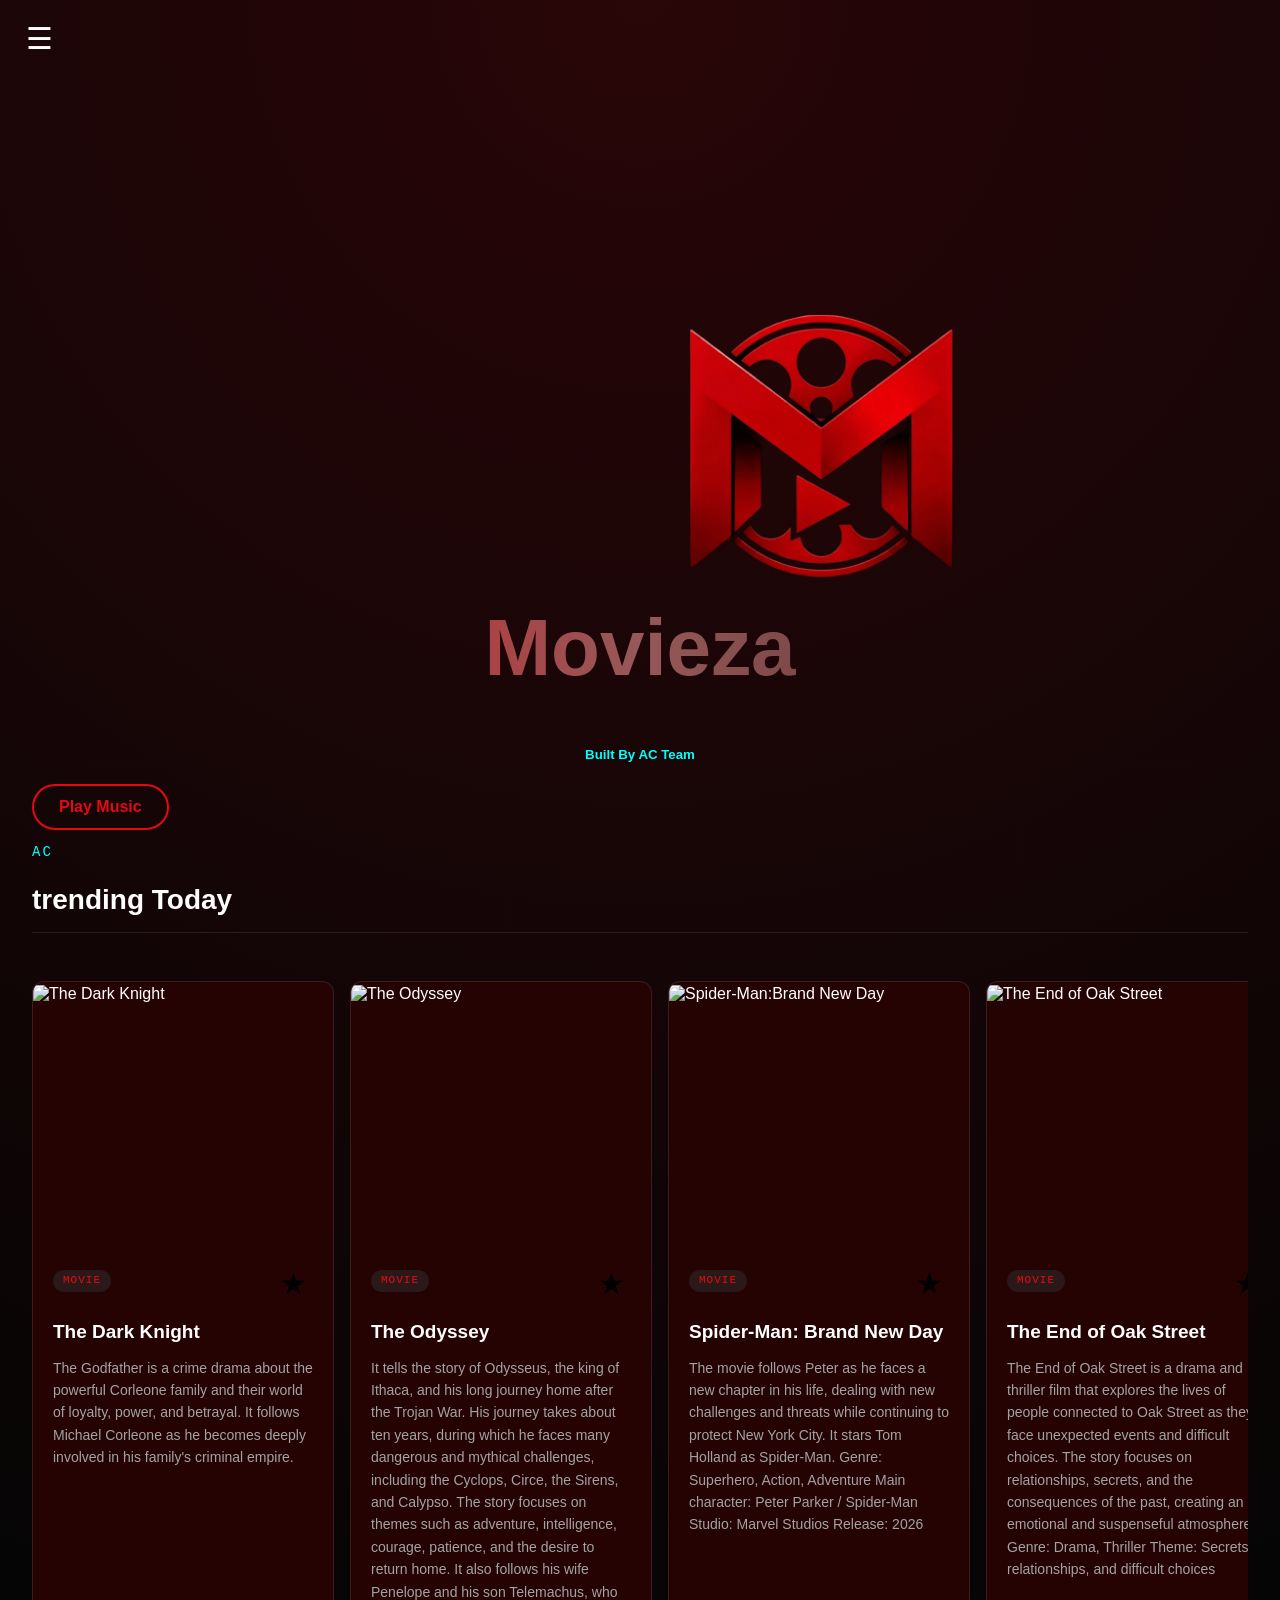
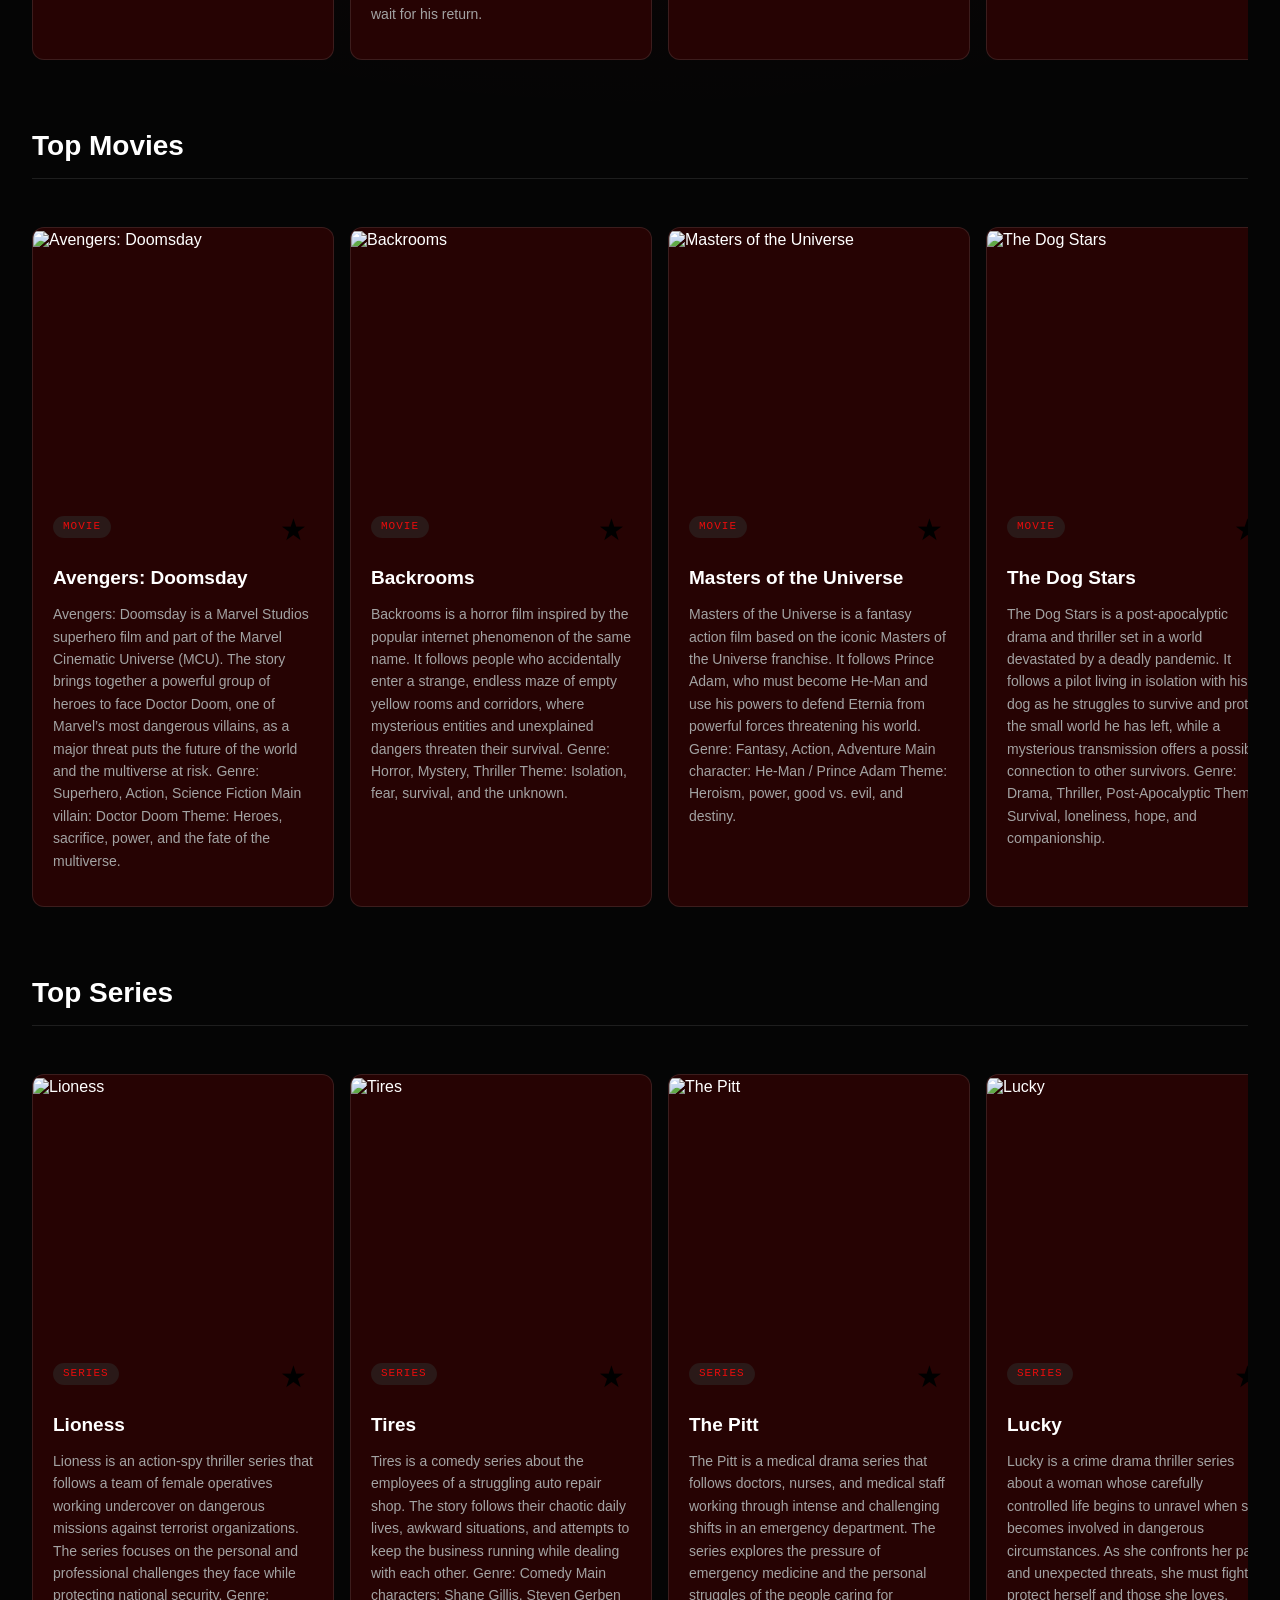
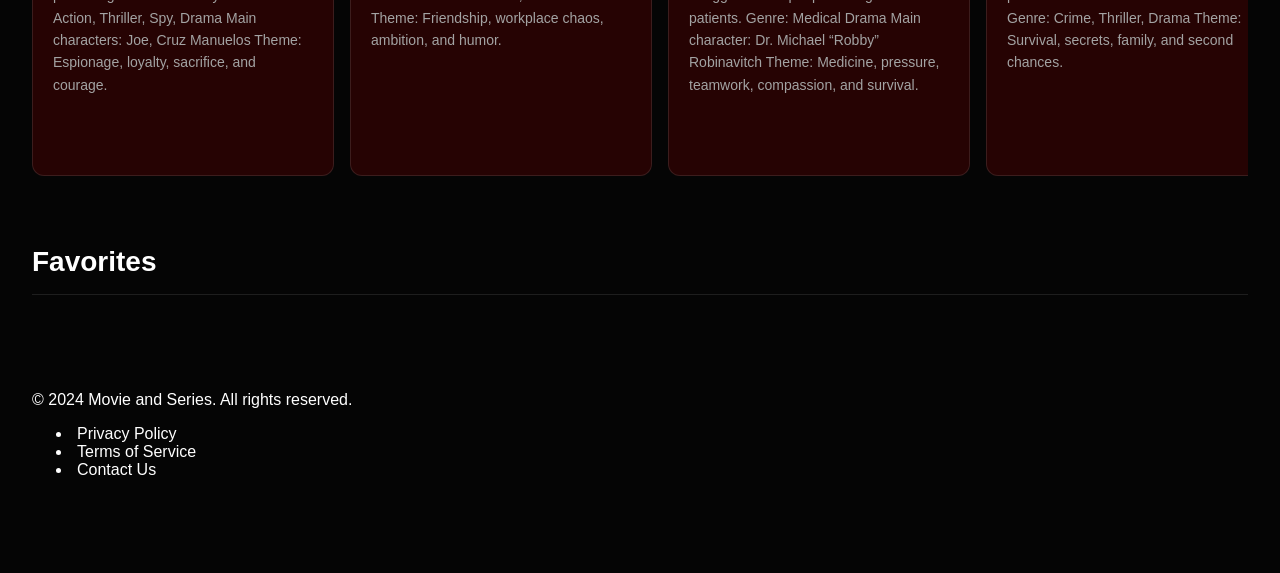
==== commit 3bf03642: "ahmed" ====
--- a/index.html
+++ b/index.html
@@ -24,10 +24,8 @@
 
     <link rel="stylesheet" href="Home.js" />
     <script src="Home.js" defer></script>
-    <link rel="stylesheet" href="https://fonts.googleapis.com/css2?family=Material+Symbols+Outlined:opsz,wght,FILL,GRAD@24,400,0,0&icon_names=search" />
-</head>
   </head>
-  
+
   <body>
     <main>
       <button id="menuButton">☰</button>
@@ -45,18 +43,11 @@
       <h5>Built By AC Team</h5>
       <audio id="music">
         <source
-        src="music/Hans_Zimmer_-_A_Place_Among_The_Stars_OST_Interstellar_(mp3.pm).mp3"
-        type="audio/mpeg"
+          src="music/Hans_Zimmer_-_A_Place_Among_The_Stars_OST_Interstellar_(mp3.pm).mp3"
+          type="audio/mpeg"
         />
       </audio>
-      
-      <form >
-      <div class="search">
-        <span class="search-icon material-symbols-outlined">search</span>
-        <input class="search-input" type="search" placeholder="Search">
-      </div>
-    
-    </form>
+
       <button id="musicBtn">Play Music</button>
       <section class="section">
         <p class="section-eyebrow">AC</p>
@@ -86,220 +77,215 @@
           <div class="member-card">
             <div class="card-accent accent-coral"></div>
             <img
-              src="https://imgs.search.brave.com/6N-P5GiIYZbejXUbR0xnlRjsoiWozDZQO9gBazMsIhE/rs:fit:860:0:0:0/g:ce/aHR0cHM6Ly9tZWRp/YS5nZXR0eWltYWdl/cy5jb20vaWQvNTA1/OTk3MTA3L3Bob3Rv/L3RoZS1nb2RmYXRo/ZXItYS0xOTcyLWFt/ZXJpY2FuLWNyaW1l/LWZpbG0tc3RhcnJp/bmctbWFybG9uLWJy/YW5kby1hbmQtYWwt/cGFjaW5vLmpwZz9z/PTYxMng2MTImdz0w/Jms9MjAmYz1PcExr/d0RySVNraUJfYTJD/TXJqbk9qYUU5SzBG/SGhTWjl0dERDZ05V/WFRRPQ"
-              alt="The Dark Knight"
-            />
-            <div class="card-body">
-              <div class="card-span">
-                <span class="role-tag"> movie</span>
-                <button class="star">★</button>
-              </div>
-              <p class="member-name">The Dark Knight</p>
-              <p class="member-desc">
-                The Godfather is a crime drama about the powerful Corleone
-                family and their world of loyalty, power, and betrayal. It
-                follows Michael Corleone as he becomes deeply involved in his
-                family's criminal empire.
-              </p>
-            </div>
-          </div>
-          <div class="member-card">
-            <div class="card-accent accent-coral"></div>
-            <img
-              src="https://imgs.search.brave.com/6N-P5GiIYZbejXUbR0xnlRjsoiWozDZQO9gBazMsIhE/rs:fit:860:0:0:0/g:ce/aHR0cHM6Ly9tZWRp/YS5nZXR0eWltYWdl/cy5jb20vaWQvNTA1/OTk3MTA3L3Bob3Rv/L3RoZS1nb2RmYXRo/ZXItYS0xOTcyLWFt/ZXJpY2FuLWNyaW1l/LWZpbG0tc3RhcnJp/bmctbWFybG9uLWJy/YW5kby1hbmQtYWwt/cGFjaW5vLmpwZz9z/PTYxMng2MTImdz0w/Jms9MjAmYz1PcExr/d0RySVNraUJfYTJD/TXJqbk9qYUU5SzBG/SGhTWjl0dERDZ05V/WFRRPQ"
-              alt="The Dark Knight"
-            />
-            <div class="card-body">
-              <div class="card-span">
-                <span class="role-tag"> movie</span>
-                <button class="star">★</button>
-              </div>
-              <p class="member-name">The Dark Knight</p>
-              <p class="member-desc">
-                The Godfather is a crime drama about the powerful Corleone
-                family and their world of loyalty, power, and betrayal. It
-                follows Michael Corleone as he becomes deeply involved in his
-                family's criminal empire.
-              </p>
-            </div>
-          </div>
-          <div class="member-card">
-            <div class="card-accent accent-coral"></div>
-            <img
-              src="https://imgs.search.brave.com/6N-P5GiIYZbejXUbR0xnlRjsoiWozDZQO9gBazMsIhE/rs:fit:860:0:0:0/g:ce/aHR0cHM6Ly9tZWRp/YS5nZXR0eWltYWdl/cy5jb20vaWQvNTA1/OTk3MTA3L3Bob3Rv/L3RoZS1nb2RmYXRo/ZXItYS0xOTcyLWFt/ZXJpY2FuLWNyaW1l/LWZpbG0tc3RhcnJp/bmctbWFybG9uLWJy/YW5kby1hbmQtYWwt/cGFjaW5vLmpwZz9z/PTYxMng2MTImdz0w/Jms9MjAmYz1PcExr/d0RySVNraUJfYTJD/TXJqbk9qYUU5SzBG/SGhTWjl0dERDZ05V/WFRRPQ"
-              alt="The Dark Knight"
-            />
-            <div class="card-body">
-              <div class="card-span">
-                <span class="role-tag"> movie</span>
-                <button class="star">★</button>
-              </div>
-              <p class="member-name">The Dark Knight</p>
-              <p class="member-desc">
-                The Godfather is a crime drama about the powerful Corleone
-                family and their world of loyalty, power, and betrayal. It
-                follows Michael Corleone as he becomes deeply involved in his
-                family's criminal empire.
-              </p>
-            </div>
-          </div>
-          <div class="member-card">
-            <div class="card-accent accent-coral"></div>
-            <img
-              src="https://imgs.search.brave.com/6N-P5GiIYZbejXUbR0xnlRjsoiWozDZQO9gBazMsIhE/rs:fit:860:0:0:0/g:ce/aHR0cHM6Ly9tZWRp/YS5nZXR0eWltYWdl/cy5jb20vaWQvNTA1/OTk3MTA3L3Bob3Rv/L3RoZS1nb2RmYXRo/ZXItYS0xOTcyLWFt/ZXJpY2FuLWNyaW1l/LWZpbG0tc3RhcnJp/bmctbWFybG9uLWJy/YW5kby1hbmQtYWwt/cGFjaW5vLmpwZz9z/PTYxMng2MTImdz0w/Jms9MjAmYz1PcExr/d0RySVNraUJfYTJD/TXJqbk9qYUU5SzBG/SGhTWjl0dERDZ05V/WFRRPQ"
-              alt="The Dark Knight"
-            />
-            <div class="card-body">
-              <div class="card-span">
-                <span class="role-tag"> movie</span>
-                <button class="star">★</button>
-              </div>
-              <p class="member-name">The Dark Knight</p>
-              <p class="member-desc">
-                The Godfather is a crime drama about the powerful Corleone
-                family and their world of loyalty, power, and betrayal. It
-                follows Michael Corleone as he becomes deeply involved in his
-                family's criminal empire.
-              </p>
-            </div>
-          </div>
-          <div class="member-card">
-            <div class="card-accent accent-coral"></div>
-            <img
-              src="https://imgs.search.brave.com/6N-P5GiIYZbejXUbR0xnlRjsoiWozDZQO9gBazMsIhE/rs:fit:860:0:0:0/g:ce/aHR0cHM6Ly9tZWRp/YS5nZXR0eWltYWdl/cy5jb20vaWQvNTA1/OTk3MTA3L3Bob3Rv/L3RoZS1nb2RmYXRo/ZXItYS0xOTcyLWFt/ZXJpY2FuLWNyaW1l/LWZpbG0tc3RhcnJp/bmctbWFybG9uLWJy/YW5kby1hbmQtYWwt/cGFjaW5vLmpwZz9z/PTYxMng2MTImdz0w/Jms9MjAmYz1PcExr/d0RySVNraUJfYTJD/TXJqbk9qYUU5SzBG/SGhTWjl0dERDZ05V/WFRRPQ"
-              alt="The Dark Knight"
-            />
-            <div class="card-body">
-              <div class="card-span">
-                <span class="role-tag"> movie</span>
-                <button class="star">★</button>
-              </div>
-              <p class="member-name">The Dark Knight</p>
-              <p class="member-desc">
-                The Godfather is a crime drama about the powerful Corleone
-                family and their world of loyalty, power, and betrayal. It
-                follows Michael Corleone as he becomes deeply involved in his
-                family's criminal empire.
-              </p>
-            </div>
-          </div>
-          <div class="member-card">
-            <div class="card-accent accent-coral"></div>
-            <img
-              src="https://imgs.search.brave.com/6N-P5GiIYZbejXUbR0xnlRjsoiWozDZQO9gBazMsIhE/rs:fit:860:0:0:0/g:ce/aHR0cHM6Ly9tZWRp/YS5nZXR0eWltYWdl/cy5jb20vaWQvNTA1/OTk3MTA3L3Bob3Rv/L3RoZS1nb2RmYXRo/ZXItYS0xOTcyLWFt/ZXJpY2FuLWNyaW1l/LWZpbG0tc3RhcnJp/bmctbWFybG9uLWJy/YW5kby1hbmQtYWwt/cGFjaW5vLmpwZz9z/PTYxMng2MTImdz0w/Jms9MjAmYz1PcExr/d0RySVNraUJfYTJD/TXJqbk9qYUU5SzBG/SGhTWjl0dERDZ05V/WFRRPQ"
-              alt="The Dark Knight"
-            />
-            <div class="card-body">
-              <div class="card-span">
-                <span class="role-tag"> movie</span>
-                <button class="star">★</button>
-              </div>
-              <p class="member-name">The Dark Knight</p>
-              <p class="member-desc">
-                The Godfather is a crime drama about the powerful Corleone
-                family and their world of loyalty, power, and betrayal. It
-                follows Michael Corleone as he becomes deeply involved in his
-                family's criminal empire.
-              </p>
-            </div>
-          </div>
-          <div class="member-card">
-            <div class="card-accent accent-coral"></div>
-            <img
-              src="https://imgs.search.brave.com/6N-P5GiIYZbejXUbR0xnlRjsoiWozDZQO9gBazMsIhE/rs:fit:860:0:0:0/g:ce/aHR0cHM6Ly9tZWRp/YS5nZXR0eWltYWdl/cy5jb20vaWQvNTA1/OTk3MTA3L3Bob3Rv/L3RoZS1nb2RmYXRo/ZXItYS0xOTcyLWFt/ZXJpY2FuLWNyaW1l/LWZpbG0tc3RhcnJp/bmctbWFybG9uLWJy/YW5kby1hbmQtYWwt/cGFjaW5vLmpwZz9z/PTYxMng2MTImdz0w/Jms9MjAmYz1PcExr/d0RySVNraUJfYTJD/TXJqbk9qYUU5SzBG/SGhTWjl0dERDZ05V/WFRRPQ"
-              alt="The Dark Knight"
-            />
-            <div class="card-body">
-              <div class="card-span">
-                <span class="role-tag"> movie</span>
-                <button class="star">★</button>
-              </div>
-              <p class="member-name">The Dark Knight</p>
-              <p class="member-desc">
-                The Godfather is a crime drama about the powerful Corleone
-                family and their world of loyalty, power, and betrayal. It
-                follows Michael Corleone as he becomes deeply involved in his
-                family's criminal empire.
-              </p>
-            </div>
-          </div>
-          <div class="member-card">
-            <div class="card-accent accent-coral"></div>
-            <img
-              src="https://imgs.search.brave.com/6N-P5GiIYZbejXUbR0xnlRjsoiWozDZQO9gBazMsIhE/rs:fit:860:0:0:0/g:ce/aHR0cHM6Ly9tZWRp/YS5nZXR0eWltYWdl/cy5jb20vaWQvNTA1/OTk3MTA3L3Bob3Rv/L3RoZS1nb2RmYXRo/ZXItYS0xOTcyLWFt/ZXJpY2FuLWNyaW1l/LWZpbG0tc3RhcnJp/bmctbWFybG9uLWJy/YW5kby1hbmQtYWwt/cGFjaW5vLmpwZz9z/PTYxMng2MTImdz0w/Jms9MjAmYz1PcExr/d0RySVNraUJfYTJD/TXJqbk9qYUU5SzBG/SGhTWjl0dERDZ05V/WFRRPQ"
-              alt="The Dark Knight"
-            />
-            <div class="card-body">
-              <div class="card-span">
-                <span class="role-tag"> movie</span>
-                <button class="star">★</button>
-              </div>
-              <p class="member-name">The Dark Knight</p>
-              <p class="member-desc">
-                The Godfather is a crime drama about the powerful Corleone
-                family and their world of loyalty, power, and betrayal. It
-                follows Michael Corleone as he becomes deeply involved in his
-                family's criminal empire.
-              </p>
-            </div>
-          </div>
-          <div class="member-card">
-            <div class="card-accent accent-coral"></div>
-            <img
-              src="https://imgs.search.brave.com/6N-P5GiIYZbejXUbR0xnlRjsoiWozDZQO9gBazMsIhE/rs:fit:860:0:0:0/g:ce/aHR0cHM6Ly9tZWRp/YS5nZXR0eWltYWdl/cy5jb20vaWQvNTA1/OTk3MTA3L3Bob3Rv/L3RoZS1nb2RmYXRo/ZXItYS0xOTcyLWFt/ZXJpY2FuLWNyaW1l/LWZpbG0tc3RhcnJp/bmctbWFybG9uLWJy/YW5kby1hbmQtYWwt/cGFjaW5vLmpwZz9z/PTYxMng2MTImdz0w/Jms9MjAmYz1PcExr/d0RySVNraUJfYTJD/TXJqbk9qYUU5SzBG/SGhTWjl0dERDZ05V/WFRRPQ"
-              alt="The Dark Knight"
-            />
-            <div class="card-body">
-              <div class="card-span">
-                <span class="role-tag"> movie</span>
-                <button class="star">★</button>
-              </div>
-              <p class="member-name">The Dark Knight</p>
-              <p class="member-desc">
-                The Godfather is a crime drama about the powerful Corleone
-                family and their world of loyalty, power, and betrayal. It
-                follows Michael Corleone as he becomes deeply involved in his
-                family's criminal empire.
-              </p>
-            </div>
-          </div>
-          <div class="member-card">
-            <div class="card-accent accent-coral"></div>
-            <img
-              src="https://imgs.search.brave.com/6N-P5GiIYZbejXUbR0xnlRjsoiWozDZQO9gBazMsIhE/rs:fit:860:0:0:0/g:ce/aHR0cHM6Ly9tZWRp/YS5nZXR0eWltYWdl/cy5jb20vaWQvNTA1/OTk3MTA3L3Bob3Rv/L3RoZS1nb2RmYXRo/ZXItYS0xOTcyLWFt/ZXJpY2FuLWNyaW1l/LWZpbG0tc3RhcnJp/bmctbWFybG9uLWJy/YW5kby1hbmQtYWwt/cGFjaW5vLmpwZz9z/PTYxMng2MTImdz0w/Jms9MjAmYz1PcExr/d0RySVNraUJfYTJD/TXJqbk9qYUU5SzBG/SGhTWjl0dERDZ05V/WFRRPQ"
-              alt="The Dark Knight"
-            />
-            <div class="card-body">
-              <div class="card-span">
-                <span class="role-tag"> movie</span>
-                <button class="star">★</button>
-              </div>
-              <p class="member-name">The Dark Knight</p>
-              <p class="member-desc">
-                The Godfather is a crime drama about the powerful Corleone
-                family and their world of loyalty, power, and betrayal. It
-                follows Michael Corleone as he becomes deeply involved in his
-                family's criminal empire.
-              </p>
-            </div>
-          </div>
-          <div class="member-card">
-            <div class="card-accent accent-coral"></div>
-            <img
-              src="https://imgs.search.brave.com/6N-P5GiIYZbejXUbR0xnlRjsoiWozDZQO9gBazMsIhE/rs:fit:860:0:0:0/g:ce/aHR0cHM6Ly9tZWRp/YS5nZXR0eWltYWdl/cy5jb20vaWQvNTA1/OTk3MTA3L3Bob3Rv/L3RoZS1nb2RmYXRo/ZXItYS0xOTcyLWFt/ZXJpY2FuLWNyaW1l/LWZpbG0tc3RhcnJp/bmctbWFybG9uLWJy/YW5kby1hbmQtYWwt/cGFjaW5vLmpwZz9z/PTYxMng2MTImdz0w/Jms9MjAmYz1PcExr/d0RySVNraUJfYTJD/TXJqbk9qYUU5SzBG/SGhTWjl0dERDZ05V/WFRRPQ"
-              alt="The Dark Knight"
-            />
-            <div class="card-body">
-              <div class="card-span">
-                <span class="role-tag"> movie</span>
-                <button class="star">★</button>
-              </div>
-              <p class="member-name">The Dark Knight</p>
-              <p class="member-desc">
-                The Godfather is a crime drama about the powerful Corleone
-                family and their world of loyalty, power, and betrayal. It
-                follows Michael Corleone as he becomes deeply involved in his
-                family's criminal empire.
+              src="https://i.pinimg.com/736x/12/3c/ae/123caefae0e98da7dc2e3dee0e3728af.jpg"
+              alt="The Odyssey"
+            />
+            <div class="card-body">
+              <div class="card-span">
+                <span class="role-tag"> movie</span>
+                <button class="star">★</button>
+              </div>
+              <p class="member-name">The Odyssey</p>
+              <p class="member-desc">
+                It tells the story of Odysseus, the king of Ithaca, and his long journey home after the Trojan War. His journey takes about ten years, during which he faces many dangerous and mythical challenges, including the Cyclops, Circe, the Sirens, and Calypso.
+The story focuses on themes such as adventure, intelligence, courage, patience, and the desire to return home. It also follows his wife Penelope and his son Telemachus, who wait for his return.
+              </p>
+            </div>
+          </div>
+          <div class="member-card">
+            <div class="card-accent accent-coral"></div>
+            <img
+              src="https://i.pinimg.com/736x/77/cc/4c/77cc4ce44bf0596f84939891c05f5a2e.jpg"
+              alt="Spider-Man:Brand New Day"
+            />
+            <div class="card-body">
+              <div class="card-span">
+                <span class="role-tag"> movie</span>
+                <button class="star">★</button>
+              </div>
+              <p class="member-name">Spider-Man: Brand New Day</p>
+              <p class="member-desc">
+                The movie follows Peter as he faces a new chapter in his life, dealing with new challenges and threats while continuing to protect New York City. It stars Tom Holland as Spider-Man.
+                Genre: Superhero, Action, Adventure
+                Main character: Peter Parker / Spider-Man
+                Studio: Marvel Studios
+                Release: 2026
+              </p>
+            </div>
+          </div>
+          <div class="member-card">
+            <div class="card-accent accent-coral"></div>
+            <img
+              src="https://i.pinimg.com/736x/21/e6/52/21e6522e1cc537d4c2837e821f0424e0.jpg"
+              alt="The End of Oak Street"
+            />
+            <div class="card-body">
+              <div class="card-span">
+                <span class="role-tag"> movie</span>
+                <button class="star">★</button>
+              </div>
+              <p class="member-name">The End of Oak Street</p>
+              <p class="member-desc">
+                The End of Oak Street is a drama and thriller film that explores the lives of people connected to Oak Street as they face unexpected events and difficult choices. The story focuses on relationships, secrets, and the consequences of the past, creating an emotional and suspenseful atmosphere.
+                Genre: Drama, Thriller
+                Theme: Secrets, relationships, and difficult choices
+              </p>
+            </div>
+          </div>
+          <div class="member-card">
+            <div class="card-accent accent-coral"></div>
+            <img
+              src="https://i.pinimg.com/736x/87/27/fa/8727fa8b39bd03f751cfce2f8c456890.jpg"
+              alt="Mutiny"
+            />
+            <div class="card-body">
+              <div class="card-span">
+                <span class="role-tag"> movie</span>
+                <button class="star">★</button>
+              </div>
+              <p class="member-name">Mutiny</p>
+              <p class="member-desc">
+                Mutiny is an action thriller about a man who finds himself caught in a dangerous conflict after a betrayal leads to a rebellion. As the situation escalates, he must fight to survive while uncovering the truth behind the mutiny.
+                Genre: Action, Thriller
+                Theme: Betrayal, survival, and rebellion
+              </p>
+            </div>
+          </div>
+          <div class="member-card">
+            <div class="card-accent accent-coral"></div>
+            <img
+              src="https://i.pinimg.com/1200x/f8/2d/ac/f82dacd18235bdbd038428fb6606d210.jpg"
+              alt="Lanterns"
+            />
+            <div class="card-body">
+              <div class="card-span">
+                <span class="role-tag"> series</span>
+                <button class="star">★</button>
+              </div>
+              <p class="member-name">Lanterns</p>
+              <p class="member-desc">
+                Lanterns is a superhero mystery series set in the DC Universe. It follows John Stewart and Hal Jordan, two Green Lanterns who investigate a mysterious case on Earth that becomes connected to a larger and more dangerous threat.
+                Genre: Superhero, Mystery, Drama
+                Main characters: John Stewart, Hal Jordan
+                Theme: Mystery, justice, and the struggle between good and evil.
+              </p>
+            </div>
+          </div>
+          <div class="member-card">
+            <div class="card-accent accent-coral"></div>
+            <img
+              src="https://i.pinimg.com/736x/aa/df/94/aadf94fecd5f872f5e88982e97bf12c2.jpg"
+              alt="Reacher"
+            />
+            <div class="card-body">
+              <div class="card-span">
+                <span class="role-tag">series</span>
+                <button class="star">★</button>
+              </div>
+              <p class="member-name">Reacher</p>
+              <p class="member-desc">
+                Reacher is an action-crime series based on the novels by Lee Child. It follows Jack Reacher, a former military investigator who travels from town to town and becomes involved in dangerous cases involving crime, corruption, and conspiracy.
+                Genre: Action, Crime, Thriller
+                Main character: Jack Reacher
+                Theme: Justice, investigation, and survival.
+              </p>
+            </div>
+          </div>
+          <div class="member-card">
+            <div class="card-accent accent-coral"></div>
+            <img
+              src="https://i.pinimg.com/736x/49/af/3d/49af3d0322ebb06f501f91948ea146fe.jpg"
+              alt="Insidious: Out of the Further"
+            />
+            <div class="card-body">
+              <div class="card-span">
+                <span class="role-tag">movie</span>
+                <button class="star">★</button>
+              </div>
+              <p class="member-name">Insidious: Out of the Further</p>
+              <p class="member-desc">
+                Insidious: Out of the Further is a supernatural horror film and a new chapter in the Insidious franchise. The story explores The Further, a mysterious supernatural realm connected to the dead, as terrifying forces threaten the living.
+                Genre: Horror, Supernatural, Thriller
+                Theme: Fear, the supernatural, and survival.
+              </p>
+            </div>
+          </div>
+          <div class="member-card">
+            <div class="card-accent accent-coral"></div>
+            <img
+              src="https://i.pinimg.com/736x/ce/5a/f2/ce5af216d10d8b31db56a9421a79a6e7.jpg"
+              alt="Bleach: Thousand-Year Blood War"
+            />
+            <div class="card-body">
+              <div class="card-span">
+                <span class="role-tag">series</span>
+                <button class="star">★</button>
+              </div>
+              <p class="member-name">Bleach: Thousand-Year Blood War</p>
+              <p class="member-desc">
+                Bleach: Thousand-Year Blood War is an action, fantasy, and supernatural anime series based on Tite Kubo’s Bleach manga. It follows Ichigo Kurosaki and the Soul Reapers as they face the Quincy army, led by the powerful Yhwach, in a devastating war that threatens both the Soul Society and the human world.
+                Genre: Action, Fantasy, Supernatural
+                Main character: Ichigo Kurosaki
+                Theme: War, loyalty, friendship, and sacrifice.
+              </p>
+            </div>
+          </div>
+          <div class="member-card">
+            <div class="card-accent accent-coral"></div>
+            <img
+              src="https://i.pinimg.com/736x/25/0c/1e/250c1ea288e69805cfc401a9bbf2c009.jpg"
+              alt="Obsession"
+            />
+            <div class="card-body">
+              <div class="card-span">
+                <span class="role-tag"> movie</span>
+                <button class="star">★</button>
+              </div>
+              <p class="member-name">Obsession</p>
+              <p class="member-desc">
+                Obsession is a psychological thriller that explores how intense desire and fixation can turn into a dangerous obsession. As the characters become increasingly consumed by their emotions, secrets are revealed and relationships begin to fall apart.
+                Genre: Psychological Thriller, Drama
+                Theme: Desire, obsession, secrets, and betrayal.
+              </p>
+            </div>
+          </div>
+          <div class="member-card">
+            <div class="card-accent accent-coral"></div>
+            <img
+              src="https://i.pinimg.com/736x/64/df/03/64df03160b3517d40e3d292d247b156f.jpg"
+              alt="Silo"
+            />
+            <div class="card-body">
+              <div class="card-span">
+                <span class="role-tag">series</span>
+                <button class="star">★</button>
+              </div>
+              <p class="member-name">Silo</p>
+              <p class="member-desc">
+                Silo is a science-fiction mystery series set in a dystopian future where thousands of people live underground in a massive silo, believing the outside world is toxic and deadly. When engineer Juliette Nichols begins investigating a series of mysterious deaths, she discovers secrets that challenge everything the residents believe about their world.
+
+                Genre: Science Fiction, Mystery, Drama
+                Main character: Juliette Nichols
+                Theme: Truth, control, survival, and rebellion.
+              </p>
+            </div>
+          </div>
+          <div class="member-card">
+            <div class="card-accent accent-coral"></div>
+            <img
+              src="https://i.pinimg.com/736x/f1/fd/6f/f1fd6f08c9b115740fb61c1f1f29c561.jpg"
+              alt="The Last House"
+            />
+            <div class="card-body">
+              <div class="card-span">
+                <span class="role-tag"> movie</span>
+                <button class="star">★</button>
+              </div>
+              <p class="member-name">The Last House</p>
+              <p class="member-desc">
+                The Last House is a horror thriller about a family who finds themselves trapped in a mysterious house where disturbing secrets and terrifying events begin to unfold. As the danger grows, they must uncover the truth before it is too late.
+                Genre: Horror, Thriller, Mystery
+                Theme: Fear, secrets, survival, and family.
               </p>
             </div>
           </div>
@@ -311,485 +297,473 @@
           <div class="member-card">
             <div class="card-accent accent-coral"></div>
             <img
-              src="https://imgs.search.brave.com/6N-P5GiIYZbejXUbR0xnlRjsoiWozDZQO9gBazMsIhE/rs:fit:860:0:0:0/g:ce/aHR0cHM6Ly9tZWRp/YS5nZXR0eWltYWdl/cy5jb20vaWQvNTA1/OTk3MTA3L3Bob3Rv/L3RoZS1nb2RmYXRo/ZXItYS0xOTcyLWFt/ZXJpY2FuLWNyaW1l/LWZpbG0tc3RhcnJp/bmctbWFybG9uLWJy/YW5kby1hbmQtYWwt/cGFjaW5vLmpwZz9z/PTYxMng2MTImdz0w/Jms9MjAmYz1PcExr/d0RySVNraUJfYTJD/TXJqbk9qYUU5SzBG/SGhTWjl0dERDZ05V/WFRRPQ"
-              alt="The Dark Knight"
-            />
-            <div class="card-body">
-              <div class="card-span">
-                <span class="role-tag"> movie</span>
-                <button class="star">★</button>
-              </div>
-              <p class="member-name">The Dark Knight</p>
-              <p class="member-desc">
-                The Godfather is a crime drama about the powerful Corleone
-                family and their world of loyalty, power, and betrayal. It
-                follows Michael Corleone as he becomes deeply involved in his
-                family's criminal empire.
-              </p>
-            </div>
-          </div>
-          <div class="member-card">
-            <div class="card-accent accent-coral"></div>
-            <img
-              src="https://imgs.search.brave.com/6N-P5GiIYZbejXUbR0xnlRjsoiWozDZQO9gBazMsIhE/rs:fit:860:0:0:0/g:ce/aHR0cHM6Ly9tZWRp/YS5nZXR0eWltYWdl/cy5jb20vaWQvNTA1/OTk3MTA3L3Bob3Rv/L3RoZS1nb2RmYXRo/ZXItYS0xOTcyLWFt/ZXJpY2FuLWNyaW1l/LWZpbG0tc3RhcnJp/bmctbWFybG9uLWJy/YW5kby1hbmQtYWwt/cGFjaW5vLmpwZz9z/PTYxMng2MTImdz0w/Jms9MjAmYz1PcExr/d0RySVNraUJfYTJD/TXJqbk9qYUU5SzBG/SGhTWjl0dERDZ05V/WFRRPQ"
-              alt="The Dark Knight"
-            />
-            <div class="card-body">
-              <div class="card-span">
-                <span class="role-tag"> movie</span>
-                <button class="star">★</button>
-              </div>
-              <p class="member-name">The Dark Knight</p>
-              <p class="member-desc">
-                The Godfather is a crime drama about the powerful Corleone
-                family and their world of loyalty, power, and betrayal. It
-                follows Michael Corleone as he becomes deeply involved in his
-                family's criminal empire.
-              </p>
-            </div>
-          </div>
-          <div class="member-card">
-            <div class="card-accent accent-coral"></div>
-            <img
-              src="https://imgs.search.brave.com/6N-P5GiIYZbejXUbR0xnlRjsoiWozDZQO9gBazMsIhE/rs:fit:860:0:0:0/g:ce/aHR0cHM6Ly9tZWRp/YS5nZXR0eWltYWdl/cy5jb20vaWQvNTA1/OTk3MTA3L3Bob3Rv/L3RoZS1nb2RmYXRo/ZXItYS0xOTcyLWFt/ZXJpY2FuLWNyaW1l/LWZpbG0tc3RhcnJp/bmctbWFybG9uLWJy/YW5kby1hbmQtYWwt/cGFjaW5vLmpwZz9z/PTYxMng2MTImdz0w/Jms9MjAmYz1PcExr/d0RySVNraUJfYTJD/TXJqbk9qYUU5SzBG/SGhTWjl0dERDZ05V/WFRRPQ"
-              alt="The Dark Knight"
-            />
-            <div class="card-body">
-              <div class="card-span">
-                <span class="role-tag"> movie</span>
-                <button class="star">★</button>
-              </div>
-              <p class="member-name">The Dark Knight</p>
-              <p class="member-desc">
-                The Godfather is a crime drama about the powerful Corleone
-                family and their world of loyalty, power, and betrayal. It
-                follows Michael Corleone as he becomes deeply involved in his
-                family's criminal empire.
-              </p>
-            </div>
-          </div>
-          <div class="member-card">
-            <div class="card-accent accent-coral"></div>
-            <img
-              src="https://imgs.search.brave.com/6N-P5GiIYZbejXUbR0xnlRjsoiWozDZQO9gBazMsIhE/rs:fit:860:0:0:0/g:ce/aHR0cHM6Ly9tZWRp/YS5nZXR0eWltYWdl/cy5jb20vaWQvNTA1/OTk3MTA3L3Bob3Rv/L3RoZS1nb2RmYXRo/ZXItYS0xOTcyLWFt/ZXJpY2FuLWNyaW1l/LWZpbG0tc3RhcnJp/bmctbWFybG9uLWJy/YW5kby1hbmQtYWwt/cGFjaW5vLmpwZz9z/PTYxMng2MTImdz0w/Jms9MjAmYz1PcExr/d0RySVNraUJfYTJD/TXJqbk9qYUU5SzBG/SGhTWjl0dERDZ05V/WFRRPQ"
-              alt="The Dark Knight"
-            />
-            <div class="card-body">
-              <div class="card-span">
-                <span class="role-tag"> movie</span>
-                <button class="star">★</button>
-              </div>
-              <p class="member-name">The Dark Knight</p>
-              <p class="member-desc">
-                The Godfather is a crime drama about the powerful Corleone
-                family and their world of loyalty, power, and betrayal. It
-                follows Michael Corleone as he becomes deeply involved in his
-                family's criminal empire.
-              </p>
-            </div>
-          </div>
-          <div class="member-card">
-            <div class="card-accent accent-coral"></div>
-            <img
-              src="https://imgs.search.brave.com/6N-P5GiIYZbejXUbR0xnlRjsoiWozDZQO9gBazMsIhE/rs:fit:860:0:0:0/g:ce/aHR0cHM6Ly9tZWRp/YS5nZXR0eWltYWdl/cy5jb20vaWQvNTA1/OTk3MTA3L3Bob3Rv/L3RoZS1nb2RmYXRo/ZXItYS0xOTcyLWFt/ZXJpY2FuLWNyaW1l/LWZpbG0tc3RhcnJp/bmctbWFybG9uLWJy/YW5kby1hbmQtYWwt/cGFjaW5vLmpwZz9z/PTYxMng2MTImdz0w/Jms9MjAmYz1PcExr/d0RySVNraUJfYTJD/TXJqbk9qYUU5SzBG/SGhTWjl0dERDZ05V/WFRRPQ"
-              alt="The Dark Knight"
-            />
-            <div class="card-body">
-              <div class="card-span">
-                <span class="role-tag"> movie</span>
-                <button class="star">★</button>
-              </div>
-              <p class="member-name">The Dark Knight</p>
-              <p class="member-desc">
-                The Godfather is a crime drama about the powerful Corleone
-                family and their world of loyalty, power, and betrayal. It
-                follows Michael Corleone as he becomes deeply involved in his
-                family's criminal empire.
-              </p>
-            </div>
-          </div>
-          <div class="member-card">
-            <div class="card-accent accent-coral"></div>
-            <img
-              src="https://imgs.search.brave.com/6N-P5GiIYZbejXUbR0xnlRjsoiWozDZQO9gBazMsIhE/rs:fit:860:0:0:0/g:ce/aHR0cHM6Ly9tZWRp/YS5nZXR0eWltYWdl/cy5jb20vaWQvNTA1/OTk3MTA3L3Bob3Rv/L3RoZS1nb2RmYXRo/ZXItYS0xOTcyLWFt/ZXJpY2FuLWNyaW1l/LWZpbG0tc3RhcnJp/bmctbWFybG9uLWJy/YW5kby1hbmQtYWwt/cGFjaW5vLmpwZz9z/PTYxMng2MTImdz0w/Jms9MjAmYz1PcExr/d0RySVNraUJfYTJD/TXJqbk9qYUU5SzBG/SGhTWjl0dERDZ05V/WFRRPQ"
-              alt="The Dark Knight"
-            />
-            <div class="card-body">
-              <div class="card-span">
-                <span class="role-tag"> movie</span>
-                <button class="star">★</button>
-              </div>
-              <p class="member-name">The Dark Knight</p>
-              <p class="member-desc">
-                The Godfather is a crime drama about the powerful Corleone
-                family and their world of loyalty, power, and betrayal. It
-                follows Michael Corleone as he becomes deeply involved in his
-                family's criminal empire.
-              </p>
-            </div>
-          </div>
-          <div class="member-card">
-            <div class="card-accent accent-coral"></div>
-            <img
-              src="https://imgs.search.brave.com/6N-P5GiIYZbejXUbR0xnlRjsoiWozDZQO9gBazMsIhE/rs:fit:860:0:0:0/g:ce/aHR0cHM6Ly9tZWRp/YS5nZXR0eWltYWdl/cy5jb20vaWQvNTA1/OTk3MTA3L3Bob3Rv/L3RoZS1nb2RmYXRo/ZXItYS0xOTcyLWFt/ZXJpY2FuLWNyaW1l/LWZpbG0tc3RhcnJp/bmctbWFybG9uLWJy/YW5kby1hbmQtYWwt/cGFjaW5vLmpwZz9z/PTYxMng2MTImdz0w/Jms9MjAmYz1PcExr/d0RySVNraUJfYTJD/TXJqbk9qYUU5SzBG/SGhTWjl0dERDZ05V/WFRRPQ"
-              alt="The Dark Knight"
-            />
-            <div class="card-body">
-              <div class="card-span">
-                <span class="role-tag"> movie</span>
-                <button class="star">★</button>
-              </div>
-              <p class="member-name">The Dark Knight</p>
-              <p class="member-desc">
-                The Godfather is a crime drama about the powerful Corleone
-                family and their world of loyalty, power, and betrayal. It
-                follows Michael Corleone as he becomes deeply involved in his
-                family's criminal empire.
-              </p>
-            </div>
-          </div>
-          <div class="member-card">
-            <div class="card-accent accent-coral"></div>
-            <img
-              src="https://imgs.search.brave.com/6N-P5GiIYZbejXUbR0xnlRjsoiWozDZQO9gBazMsIhE/rs:fit:860:0:0:0/g:ce/aHR0cHM6Ly9tZWRp/YS5nZXR0eWltYWdl/cy5jb20vaWQvNTA1/OTk3MTA3L3Bob3Rv/L3RoZS1nb2RmYXRo/ZXItYS0xOTcyLWFt/ZXJpY2FuLWNyaW1l/LWZpbG0tc3RhcnJp/bmctbWFybG9uLWJy/YW5kby1hbmQtYWwt/cGFjaW5vLmpwZz9z/PTYxMng2MTImdz0w/Jms9MjAmYz1PcExr/d0RySVNraUJfYTJD/TXJqbk9qYUU5SzBG/SGhTWjl0dERDZ05V/WFRRPQ"
-              alt="The Dark Knight"
-            />
-            <div class="card-body">
-              <div class="card-span">
-                <span class="role-tag"> movie</span>
-                <button class="star">★</button>
-              </div>
-              <p class="member-name">The Dark Knight</p>
-              <p class="member-desc">
-                The Godfather is a crime drama about the powerful Corleone
-                family and their world of loyalty, power, and betrayal. It
-                follows Michael Corleone as he becomes deeply involved in his
-                family's criminal empire.
-              </p>
-            </div>
-          </div>
-          <div class="member-card">
-            <div class="card-accent accent-coral"></div>
-            <img
-              src="https://imgs.search.brave.com/6N-P5GiIYZbejXUbR0xnlRjsoiWozDZQO9gBazMsIhE/rs:fit:860:0:0:0/g:ce/aHR0cHM6Ly9tZWRp/YS5nZXR0eWltYWdl/cy5jb20vaWQvNTA1/OTk3MTA3L3Bob3Rv/L3RoZS1nb2RmYXRo/ZXItYS0xOTcyLWFt/ZXJpY2FuLWNyaW1l/LWZpbG0tc3RhcnJp/bmctbWFybG9uLWJy/YW5kby1hbmQtYWwt/cGFjaW5vLmpwZz9z/PTYxMng2MTImdz0w/Jms9MjAmYz1PcExr/d0RySVNraUJfYTJD/TXJqbk9qYUU5SzBG/SGhTWjl0dERDZ05V/WFRRPQ"
-              alt="The Dark Knight"
-            />
-            <div class="card-body">
-              <div class="card-span">
-                <span class="role-tag"> movie</span>
-                <button class="star">★</button>
-              </div>
-              <p class="member-name">The Dark Knight</p>
-              <p class="member-desc">
-                The Godfather is a crime drama about the powerful Corleone
-                family and their world of loyalty, power, and betrayal. It
-                follows Michael Corleone as he becomes deeply involved in his
-                family's criminal empire.
-              </p>
-            </div>
-          </div>
-          <div class="member-card">
-            <div class="card-accent accent-coral"></div>
-            <img
-              src="https://imgs.search.brave.com/6N-P5GiIYZbejXUbR0xnlRjsoiWozDZQO9gBazMsIhE/rs:fit:860:0:0:0/g:ce/aHR0cHM6Ly9tZWRp/YS5nZXR0eWltYWdl/cy5jb20vaWQvNTA1/OTk3MTA3L3Bob3Rv/L3RoZS1nb2RmYXRo/ZXItYS0xOTcyLWFt/ZXJpY2FuLWNyaW1l/LWZpbG0tc3RhcnJp/bmctbWFybG9uLWJy/YW5kby1hbmQtYWwt/cGFjaW5vLmpwZz9z/PTYxMng2MTImdz0w/Jms9MjAmYz1PcExr/d0RySVNraUJfYTJD/TXJqbk9qYUU5SzBG/SGhTWjl0dERDZ05V/WFRRPQ"
-              alt="The Dark Knight"
-            />
-            <div class="card-body">
-              <div class="card-span">
-                <span class="role-tag"> movie</span>
-                <button class="star">★</button>
-              </div>
-              <p class="member-name">The Dark Knight</p>
-              <p class="member-desc">
-                The Godfather is a crime drama about the powerful Corleone
-                family and their world of loyalty, power, and betrayal. It
-                follows Michael Corleone as he becomes deeply involved in his
-                family's criminal empire.
-              </p>
-            </div>
-          </div>
-          <div class="member-card">
-            <div class="card-accent accent-coral"></div>
-            <img
-              src="https://imgs.search.brave.com/6N-P5GiIYZbejXUbR0xnlRjsoiWozDZQO9gBazMsIhE/rs:fit:860:0:0:0/g:ce/aHR0cHM6Ly9tZWRp/YS5nZXR0eWltYWdl/cy5jb20vaWQvNTA1/OTk3MTA3L3Bob3Rv/L3RoZS1nb2RmYXRo/ZXItYS0xOTcyLWFt/ZXJpY2FuLWNyaW1l/LWZpbG0tc3RhcnJp/bmctbWFybG9uLWJy/YW5kby1hbmQtYWwt/cGFjaW5vLmpwZz9z/PTYxMng2MTImdz0w/Jms9MjAmYz1PcExr/d0RySVNraUJfYTJD/TXJqbk9qYUU5SzBG/SGhTWjl0dERDZ05V/WFRRPQ"
-              alt="The Dark Knight"
-            />
-            <div class="card-body">
-              <div class="card-span">
-                <span class="role-tag"> movie</span>
-                <button class="star">★</button>
-              </div>
-              <p class="member-name">The Dark Knight</p>
-              <p class="member-desc">
-                The Godfather is a crime drama about the powerful Corleone
-                family and their world of loyalty, power, and betrayal. It
-                follows Michael Corleone as he becomes deeply involved in his
-                family's criminal empire.
-              </p>
-            </div>
-          </div>
-          <div class="member-card">
-            <div class="card-accent accent-coral"></div>
-            <img
-              src="https://imgs.search.brave.com/6N-P5GiIYZbejXUbR0xnlRjsoiWozDZQO9gBazMsIhE/rs:fit:860:0:0:0/g:ce/aHR0cHM6Ly9tZWRp/YS5nZXR0eWltYWdl/cy5jb20vaWQvNTA1/OTk3MTA3L3Bob3Rv/L3RoZS1nb2RmYXRo/ZXItYS0xOTcyLWFt/ZXJpY2FuLWNyaW1l/LWZpbG0tc3RhcnJp/bmctbWFybG9uLWJy/YW5kby1hbmQtYWwt/cGFjaW5vLmpwZz9z/PTYxMng2MTImdz0w/Jms9MjAmYz1PcExr/d0RySVNraUJfYTJD/TXJqbk9qYUU5SzBG/SGhTWjl0dERDZ05V/WFRRPQ"
-              alt="The Dark Knight"
-            />
-            <div class="card-body">
-              <div class="card-span">
-                <span class="role-tag"> movie</span>
-                <button class="star">★</button>
-              </div>
-              <p class="member-name">The Dark Knight</p>
-              <p class="member-desc">
-                The Godfather is a crime drama about the powerful Corleone
-                family and their world of loyalty, power, and betrayal. It
-                follows Michael Corleone as he becomes deeply involved in his
-                family's criminal empire.
+              src="https://i.pinimg.com/736x/b2/3a/af/b23aaf69d8566db1ba5ecaa1187f44be.jpg"
+              alt="Avengers: Doomsday"
+            />
+            <div class="card-body">
+              <div class="card-span">
+                <span class="role-tag"> movie</span>
+                <button class="star">★</button>
+              </div>
+              <p class="member-name">Avengers: Doomsday</p>
+              <p class="member-desc">
+                Avengers: Doomsday is a Marvel Studios superhero film and part of the Marvel Cinematic Universe (MCU). The story brings together a powerful group of heroes to face Doctor Doom, one of Marvel’s most dangerous villains, as a major threat puts the future of the world and the multiverse at risk.
+                Genre: Superhero, Action, Science Fiction
+                Main villain: Doctor Doom
+                Theme: Heroes, sacrifice, power, and the fate of the multiverse.
+              </p>
+            </div>
+          </div>
+          <div class="member-card">
+            <div class="card-accent accent-coral"></div>
+            <img
+              src="https://i.pinimg.com/736x/3d/ad/ed/3dadedbe3535cebfd75acafa89885d6a.jpg"
+              alt="Backrooms"
+            />
+            <div class="card-body">
+              <div class="card-span">
+                <span class="role-tag"> movie</span>
+                <button class="star">★</button>
+              </div>
+              <p class="member-name">Backrooms</p>
+              <p class="member-desc">
+                Backrooms is a horror film inspired by the popular internet phenomenon of the same name. It follows people who accidentally enter a strange, endless maze of empty yellow rooms and corridors, where mysterious entities and unexplained dangers threaten their survival.
+                Genre: Horror, Mystery, Thriller
+                Theme: Isolation, fear, survival, and the unknown.
+              </p>
+            </div>
+          </div>
+          <div class="member-card">
+            <div class="card-accent accent-coral"></div>
+            <img
+              src="https://i.pinimg.com/736x/21/a1/26/21a126c340d9b06f18e71d6fcd6cd500.jpg"
+              alt="Masters of the Universe"
+            />
+            <div class="card-body">
+              <div class="card-span">
+                <span class="role-tag"> movie</span>
+                <button class="star">★</button>
+              </div>
+              <p class="member-name">Masters of the Universe</p>
+              <p class="member-desc">
+                Masters of the Universe is a fantasy action film based on the iconic Masters of the Universe franchise. It follows Prince Adam, who must become He-Man and use his powers to defend Eternia from powerful forces threatening his world.
+                Genre: Fantasy, Action, Adventure
+                Main character: He-Man / Prince Adam
+                Theme: Heroism, power, good vs. evil, and destiny.
+              </p>
+            </div>
+          </div>
+          <div class="member-card">
+            <div class="card-accent accent-coral"></div>
+            <img
+              src="https://i.pinimg.com/736x/0e/85/0b/0e850b95ec1fe6fa30efb4e311e379e9.jpg"
+              alt="The Dog Stars"
+            />
+            <div class="card-body">
+              <div class="card-span">
+                <span class="role-tag"> movie</span>
+                <button class="star">★</button>
+              </div>
+              <p class="member-name">The Dog Stars</p>
+              <p class="member-desc">
+                The Dog Stars is a post-apocalyptic drama and thriller set in a world devastated by a deadly pandemic. It follows a pilot living in isolation with his dog as he struggles to survive and protect the small world he has left, while a mysterious transmission offers a possible connection to other survivors.
+                Genre: Drama, Thriller, Post-Apocalyptic
+                Theme: Survival, loneliness, hope, and companionship.
+              </p>
+            </div>
+          </div>
+          <div class="member-card">
+            <div class="card-accent accent-coral"></div>
+            <img
+              src="https://i.pinimg.com/236x/2b/c6/28/2bc62865b35bfb79dde24f0bff6cf424.jpg"
+              alt="Disclosure Day"
+            />
+            <div class="card-body">
+              <div class="card-span">
+                <span class="role-tag"> movie</span>
+                <button class="star">★</button>
+              </div>
+              <p class="member-name">Disclosure Day</p>
+              <p class="member-desc">
+                Disclosure Day is a science-fiction thriller centered on the sudden revelation of extraterrestrial life. As humanity confronts the shocking truth about what has been hidden from the public, the discovery creates fear, uncertainty, and global consequences.
+                Genre: Science Fiction, Thriller, Mystery
+                Theme: Alien life, secrecy, truth, and humanity's response to the unknown.
+              </p>
+            </div>
+          </div>
+          <div class="member-card">
+            <div class="card-accent accent-coral"></div>
+            <img
+              src="https://i.pinimg.com/1200x/ff/15/97/ff1597fe959b90b68d5b7867dae40b67.jpg"
+              alt="Normal"
+            />
+            <div class="card-body">
+              <div class="card-span">
+                <span class="role-tag"> movie</span>
+                <button class="star">★</button>
+              </div>
+              <p class="member-name">Normal</p>
+              <p class="member-desc">
+                Normal is a crime thriller that explores how ordinary people can become involved in dangerous and unexpected situations. As hidden secrets and tensions come to the surface, the characters are forced to make difficult choices.
+                Genre: Crime, Thriller, Drama
+                Theme: Secrets, morality, fear, and survival.
+              </p>
+            </div>
+          </div>
+          <div class="member-card">
+            <div class="card-accent accent-coral"></div>
+            <img
+              src="https://i.pinimg.com/736x/b0/65/47/b0654715c20adab283fe06cf96965fa9.jpg"
+              alt="The Drama"
+            />
+            <div class="card-body">
+              <div class="card-span">
+                <span class="role-tag"> movie</span>
+                <button class="star">★</button>
+              </div>
+              <p class="member-name">The Drama</p>
+              <p class="member-desc">
+                The Drama is a romantic drama series that explores love, relationships, and the unexpected challenges that arise between people. The story focuses on emotional connections and how complicated choices can change the course of a relationship.
+                Genre: Romance, Drama
+                Theme: Love, relationships, emotions, and difficult choices.
+              </p>
+            </div>
+          </div>
+          <div class="member-card">
+            <div class="card-accent accent-coral"></div>
+            <img
+              src="https://i.pinimg.com/736x/87/bf/a9/87bfa98a11f45062815605fd14af7790.jpg"
+              alt="Mother Mary"
+            />
+            <div class="card-body">
+              <div class="card-span">
+                <span class="role-tag"> movie</span>
+                <button class="star">★</button>
+              </div>
+              <p class="member-name">Mother Mary</p>
+              <p class="member-desc">
+               Mother Mary is a musical drama film about a famous pop star whose life and career are transformed by her relationship with a talented fashion designer. The story explores fame, love, ambition, and the personal sacrifices behind a successful career.
+                Genre: Drama, Musical
+                Main themes: Fame, love, ambition, and identity.
+              </p>
+            </div>
+          </div>
+          <div class="member-card">
+            <div class="card-accent accent-coral"></div>
+            <img
+              src="https://i.pinimg.com/1200x/b3/64/71/b36471519fbddde3346067c1d7ad0127.jpg"
+              alt="Spider-Man: No Way Home"
+            />
+            <div class="card-body">
+              <div class="card-span">
+                <span class="role-tag">movie</span>
+                <button class="star">★</button>
+              </div>
+              <p class="member-name">Spider-Man: No Way Home</p>
+              <p class="member-desc">
+                Spider-Man: No Way Home is a superhero action-adventure film in the Marvel Cinematic Universe. After Peter Parker’s identity is revealed, he asks Doctor Strange to help make everyone forget who he is, but the spell goes wrong and villains from other Spider-Man universes appear.
+                Genre: Action, Adventure, Superhero
+                Main character: Peter Parker / Spider-Man
+                Theme: Responsibility, sacrifice, friendship, and the consequences of our choices.
+              </p>
+            </div>
+          </div>
+          <div class="member-card">
+            <div class="card-accent accent-coral"></div>
+            <img
+              src="https://i.pinimg.com/1200x/e9/92/4c/e9924cc8133474e01fb0270a7fcb7863.jpg"
+              alt="One Night Only"
+            />
+            <div class="card-body">
+              <div class="card-span">
+                <span class="role-tag">movie</span>
+                <button class="star">★</button>
+              </div>
+              <p class="member-name">One Night Only</p>
+              <p class="member-desc">
+                One Night Only is a romantic drama centered on two people whose lives unexpectedly come together during one unforgettable night. As they spend time together, emotions, secrets, and difficult choices begin to change their relationship.
+                Genre: Romance, Drama
+                Theme: Love, connection, emotions, and unexpected choices.
+              </p>
+            </div>
+          </div>
+          <div class="member-card">
+            <div class="card-accent accent-coral"></div>
+            <img
+              src="https://i.pinimg.com/1200x/08/6f/fe/086ffeccab22baa2b4d49ab8787f9b90.jpg"
+              alt="The Shawshank Redemption"
+            />
+            <div class="card-body">
+              <div class="card-span">
+                <span class="role-tag">movie</span>
+                <button class="star">★</button>
+              </div>
+              <p class="member-name">The Shawshank Redemption</p>
+              <p class="member-desc">
+                The Shawshank Redemption is a drama movie about Andy Dufresne, a banker who is sentenced to life in prison for a crime he claims he did not commit. Inside Shawshank Prison, he forms a deep friendship with Red and finds ways to maintain hope despite years of hardship.
+                Genre: Drama, Crime
+                Main characters: Andy Dufresne, Red
+                Theme: Hope, friendship, freedom, and perseverance.
+              </p>
+            </div>
+          </div>
+          <div class="member-card">
+            <div class="card-accent accent-coral"></div>
+            <img
+              src="https://i.pinimg.com/1200x/30/ed/25/30ed253f7fe82e1813537bdd82382838.jpg"
+              alt="Toxic"
+            />
+            <div class="card-body">
+              <div class="card-span">
+                <span class="role-tag">movie</span>
+                <button class="star">★</button>
+              </div>
+              <p class="member-name">Toxic</p>
+              <p class="member-desc">
+                Toxic is an action crime drama that follows a man caught in a dangerous world of violence, crime, and power. As he faces ruthless enemies and difficult choices, his struggle for survival becomes increasingly intense.
+                Genre: Action, Crime, Drama
+                Theme: Power, violence, survival, and revenge.
               </p>
             </div>
           </div>
         </div>
       </section>
       <section class="section">
-        <h2 id="top-movies">Top Movies</h2>
+        <h2 id="top-series">Top Series</h2>
         <div class="member-conteinr scrol3">
           <div class="member-card">
             <div class="card-accent accent-coral"></div>
             <img
-              src="https://imgs.search.brave.com/6N-P5GiIYZbejXUbR0xnlRjsoiWozDZQO9gBazMsIhE/rs:fit:860:0:0:0/g:ce/aHR0cHM6Ly9tZWRp/YS5nZXR0eWltYWdl/cy5jb20vaWQvNTA1/OTk3MTA3L3Bob3Rv/L3RoZS1nb2RmYXRo/ZXItYS0xOTcyLWFt/ZXJpY2FuLWNyaW1l/LWZpbG0tc3RhcnJp/bmctbWFybG9uLWJy/YW5kby1hbmQtYWwt/cGFjaW5vLmpwZz9z/PTYxMng2MTImdz0w/Jms9MjAmYz1PcExr/d0RySVNraUJfYTJD/TXJqbk9qYUU5SzBG/SGhTWjl0dERDZ05V/WFRRPQ"
-              alt="The Dark Knight"
-            />
-            <div class="card-body">
-              <div class="card-span">
-                <span class="role-tag"> movie</span>
-                <button class="star">★</button>
-              </div>
-              <p class="member-name">The Dark Knight</p>
-              <p class="member-desc">
-                The Godfather is a crime drama about the powerful Corleone
-                family and their world of loyalty, power, and betrayal. It
-                follows Michael Corleone as he becomes deeply involved in his
-                family's criminal empire.
-              </p>
-            </div>
-          </div>
-          <div class="member-card">
-            <div class="card-accent accent-coral"></div>
-            <img
-              src="https://imgs.search.brave.com/6N-P5GiIYZbejXUbR0xnlRjsoiWozDZQO9gBazMsIhE/rs:fit:860:0:0:0/g:ce/aHR0cHM6Ly9tZWRp/YS5nZXR0eWltYWdl/cy5jb20vaWQvNTA1/OTk3MTA3L3Bob3Rv/L3RoZS1nb2RmYXRo/ZXItYS0xOTcyLWFt/ZXJpY2FuLWNyaW1l/LWZpbG0tc3RhcnJp/bmctbWFybG9uLWJy/YW5kby1hbmQtYWwt/cGFjaW5vLmpwZz9z/PTYxMng2MTImdz0w/Jms9MjAmYz1PcExr/d0RySVNraUJfYTJD/TXJqbk9qYUU5SzBG/SGhTWjl0dERDZ05V/WFRRPQ"
-              alt="The Dark Knight"
-            />
-            <div class="card-body">
-              <div class="card-span">
-                <span class="role-tag"> movie</span>
-                <button class="star">★</button>
-              </div>
-              <p class="member-name">The Dark Knight</p>
-              <p class="member-desc">
-                The Godfather is a crime drama about the powerful Corleone
-                family and their world of loyalty, power, and betrayal. It
-                follows Michael Corleone as he becomes deeply involved in his
-                family's criminal empire.
-              </p>
-            </div>
-          </div>
-          <div class="member-card">
-            <div class="card-accent accent-coral"></div>
-            <img
-              src="https://imgs.search.brave.com/6N-P5GiIYZbejXUbR0xnlRjsoiWozDZQO9gBazMsIhE/rs:fit:860:0:0:0/g:ce/aHR0cHM6Ly9tZWRp/YS5nZXR0eWltYWdl/cy5jb20vaWQvNTA1/OTk3MTA3L3Bob3Rv/L3RoZS1nb2RmYXRo/ZXItYS0xOTcyLWFt/ZXJpY2FuLWNyaW1l/LWZpbG0tc3RhcnJp/bmctbWFybG9uLWJy/YW5kby1hbmQtYWwt/cGFjaW5vLmpwZz9z/PTYxMng2MTImdz0w/Jms9MjAmYz1PcExr/d0RySVNraUJfYTJD/TXJqbk9qYUU5SzBG/SGhTWjl0dERDZ05V/WFRRPQ"
-              alt="The Dark Knight"
-            />
-            <div class="card-body">
-              <div class="card-span">
-                <span class="role-tag"> movie</span>
-                <button class="star">★</button>
-              </div>
-              <p class="member-name">The Dark Knight</p>
-              <p class="member-desc">
-                The Godfather is a crime drama about the powerful Corleone
-                family and their world of loyalty, power, and betrayal. It
-                follows Michael Corleone as he becomes deeply involved in his
-                family's criminal empire.
-              </p>
-            </div>
-          </div>
-          <div class="member-card">
-            <div class="card-accent accent-coral"></div>
-            <img
-              src="https://imgs.search.brave.com/6N-P5GiIYZbejXUbR0xnlRjsoiWozDZQO9gBazMsIhE/rs:fit:860:0:0:0/g:ce/aHR0cHM6Ly9tZWRp/YS5nZXR0eWltYWdl/cy5jb20vaWQvNTA1/OTk3MTA3L3Bob3Rv/L3RoZS1nb2RmYXRo/ZXItYS0xOTcyLWFt/ZXJpY2FuLWNyaW1l/LWZpbG0tc3RhcnJp/bmctbWFybG9uLWJy/YW5kby1hbmQtYWwt/cGFjaW5vLmpwZz9z/PTYxMng2MTImdz0w/Jms9MjAmYz1PcExr/d0RySVNraUJfYTJD/TXJqbk9qYUU5SzBG/SGhTWjl0dERDZ05V/WFRRPQ"
-              alt="The Dark Knight"
-            />
-            <div class="card-body">
-              <div class="card-span">
-                <span class="role-tag"> movie</span>
-                <button class="star">★</button>
-              </div>
-              <p class="member-name">The Dark Knight</p>
-              <p class="member-desc">
-                The Godfather is a crime drama about the powerful Corleone
-                family and their world of loyalty, power, and betrayal. It
-                follows Michael Corleone as he becomes deeply involved in his
-                family's criminal empire.
-              </p>
-            </div>
-          </div>
-          <div class="member-card">
-            <div class="card-accent accent-coral"></div>
-            <img
-              src="https://imgs.search.brave.com/6N-P5GiIYZbejXUbR0xnlRjsoiWozDZQO9gBazMsIhE/rs:fit:860:0:0:0/g:ce/aHR0cHM6Ly9tZWRp/YS5nZXR0eWltYWdl/cy5jb20vaWQvNTA1/OTk3MTA3L3Bob3Rv/L3RoZS1nb2RmYXRo/ZXItYS0xOTcyLWFt/ZXJpY2FuLWNyaW1l/LWZpbG0tc3RhcnJp/bmctbWFybG9uLWJy/YW5kby1hbmQtYWwt/cGFjaW5vLmpwZz9z/PTYxMng2MTImdz0w/Jms9MjAmYz1PcExr/d0RySVNraUJfYTJD/TXJqbk9qYUU5SzBG/SGhTWjl0dERDZ05V/WFRRPQ"
-              alt="The Dark Knight"
-            />
-            <div class="card-body">
-              <div class="card-span">
-                <span class="role-tag"> movie</span>
-                <button class="star">★</button>
-              </div>
-              <p class="member-name">The Dark Knight</p>
-              <p class="member-desc">
-                The Godfather is a crime drama about the powerful Corleone
-                family and their world of loyalty, power, and betrayal. It
-                follows Michael Corleone as he becomes deeply involved in his
-                family's criminal empire.
-              </p>
-            </div>
-          </div>
-          <div class="member-card">
-            <div class="card-accent accent-coral"></div>
-            <img
-              src="https://imgs.search.brave.com/6N-P5GiIYZbejXUbR0xnlRjsoiWozDZQO9gBazMsIhE/rs:fit:860:0:0:0/g:ce/aHR0cHM6Ly9tZWRp/YS5nZXR0eWltYWdl/cy5jb20vaWQvNTA1/OTk3MTA3L3Bob3Rv/L3RoZS1nb2RmYXRo/ZXItYS0xOTcyLWFt/ZXJpY2FuLWNyaW1l/LWZpbG0tc3RhcnJp/bmctbWFybG9uLWJy/YW5kby1hbmQtYWwt/cGFjaW5vLmpwZz9z/PTYxMng2MTImdz0w/Jms9MjAmYz1PcExr/d0RySVNraUJfYTJD/TXJqbk9qYUU5SzBG/SGhTWjl0dERDZ05V/WFRRPQ"
-              alt="The Dark Knight"
-            />
-            <div class="card-body">
-              <div class="card-span">
-                <span class="role-tag"> movie</span>
-                <button class="star">★</button>
-              </div>
-              <p class="member-name">The Dark Knight</p>
-              <p class="member-desc">
-                The Godfather is a crime drama about the powerful Corleone
-                family and their world of loyalty, power, and betrayal. It
-                follows Michael Corleone as he becomes deeply involved in his
-                family's criminal empire.
-              </p>
-            </div>
-          </div>
-          <div class="member-card">
-            <div class="card-accent accent-coral"></div>
-            <img
-              src="https://imgs.search.brave.com/6N-P5GiIYZbejXUbR0xnlRjsoiWozDZQO9gBazMsIhE/rs:fit:860:0:0:0/g:ce/aHR0cHM6Ly9tZWRp/YS5nZXR0eWltYWdl/cy5jb20vaWQvNTA1/OTk3MTA3L3Bob3Rv/L3RoZS1nb2RmYXRo/ZXItYS0xOTcyLWFt/ZXJpY2FuLWNyaW1l/LWZpbG0tc3RhcnJp/bmctbWFybG9uLWJy/YW5kby1hbmQtYWwt/cGFjaW5vLmpwZz9z/PTYxMng2MTImdz0w/Jms9MjAmYz1PcExr/d0RySVNraUJfYTJD/TXJqbk9qYUU5SzBG/SGhTWjl0dERDZ05V/WFRRPQ"
-              alt="The Dark Knight"
-            />
-            <div class="card-body">
-              <div class="card-span">
-                <span class="role-tag"> movie</span>
-                <button class="star">★</button>
-              </div>
-              <p class="member-name">The Dark Knight</p>
-              <p class="member-desc">
-                The Godfather is a crime drama about the powerful Corleone
-                family and their world of loyalty, power, and betrayal. It
-                follows Michael Corleone as he becomes deeply involved in his
-                family's criminal empire.
-              </p>
-            </div>
-          </div>
-          <div class="member-card">
-            <div class="card-accent accent-coral"></div>
-            <img
-              src="https://imgs.search.brave.com/6N-P5GiIYZbejXUbR0xnlRjsoiWozDZQO9gBazMsIhE/rs:fit:860:0:0:0/g:ce/aHR0cHM6Ly9tZWRp/YS5nZXR0eWltYWdl/cy5jb20vaWQvNTA1/OTk3MTA3L3Bob3Rv/L3RoZS1nb2RmYXRo/ZXItYS0xOTcyLWFt/ZXJpY2FuLWNyaW1l/LWZpbG0tc3RhcnJp/bmctbWFybG9uLWJy/YW5kby1hbmQtYWwt/cGFjaW5vLmpwZz9z/PTYxMng2MTImdz0w/Jms9MjAmYz1PcExr/d0RySVNraUJfYTJD/TXJqbk9qYUU5SzBG/SGhTWjl0dERDZ05V/WFRRPQ"
-              alt="The Dark Knight"
-            />
-            <div class="card-body">
-              <div class="card-span">
-                <span class="role-tag"> movie</span>
-                <button class="star">★</button>
-              </div>
-              <p class="member-name">The Dark Knight</p>
-              <p class="member-desc">
-                The Godfather is a crime drama about the powerful Corleone
-                family and their world of loyalty, power, and betrayal. It
-                follows Michael Corleone as he becomes deeply involved in his
-                family's criminal empire.
-              </p>
-            </div>
-          </div>
-          <div class="member-card">
-            <div class="card-accent accent-coral"></div>
-            <img
-              src="https://imgs.search.brave.com/6N-P5GiIYZbejXUbR0xnlRjsoiWozDZQO9gBazMsIhE/rs:fit:860:0:0:0/g:ce/aHR0cHM6Ly9tZWRp/YS5nZXR0eWltYWdl/cy5jb20vaWQvNTA1/OTk3MTA3L3Bob3Rv/L3RoZS1nb2RmYXRo/ZXItYS0xOTcyLWFt/ZXJpY2FuLWNyaW1l/LWZpbG0tc3RhcnJp/bmctbWFybG9uLWJy/YW5kby1hbmQtYWwt/cGFjaW5vLmpwZz9z/PTYxMng2MTImdz0w/Jms9MjAmYz1PcExr/d0RySVNraUJfYTJD/TXJqbk9qYUU5SzBG/SGhTWjl0dERDZ05V/WFRRPQ"
-              alt="The Dark Knight"
-            />
-            <div class="card-body">
-              <div class="card-span">
-                <span class="role-tag"> movie</span>
-                <button class="star">★</button>
-              </div>
-              <p class="member-name">The Dark Knight</p>
-              <p class="member-desc">
-                The Godfather is a crime drama about the powerful Corleone
-                family and their world of loyalty, power, and betrayal. It
-                follows Michael Corleone as he becomes deeply involved in his
-                family's criminal empire.
-              </p>
-            </div>
-          </div>
-          <div class="member-card">
-            <div class="card-accent accent-coral"></div>
-            <img
-              src="https://imgs.search.brave.com/6N-P5GiIYZbejXUbR0xnlRjsoiWozDZQO9gBazMsIhE/rs:fit:860:0:0:0/g:ce/aHR0cHM6Ly9tZWRp/YS5nZXR0eWltYWdl/cy5jb20vaWQvNTA1/OTk3MTA3L3Bob3Rv/L3RoZS1nb2RmYXRo/ZXItYS0xOTcyLWFt/ZXJpY2FuLWNyaW1l/LWZpbG0tc3RhcnJp/bmctbWFybG9uLWJy/YW5kby1hbmQtYWwt/cGFjaW5vLmpwZz9z/PTYxMng2MTImdz0w/Jms9MjAmYz1PcExr/d0RySVNraUJfYTJD/TXJqbk9qYUU5SzBG/SGhTWjl0dERDZ05V/WFRRPQ"
-              alt="The Dark Knight"
-            />
-            <div class="card-body">
-              <div class="card-span">
-                <span class="role-tag"> movie</span>
-                <button class="star">★</button>
-              </div>
-              <p class="member-name">The Dark Knight</p>
-              <p class="member-desc">
-                The Godfather is a crime drama about the powerful Corleone
-                family and their world of loyalty, power, and betrayal. It
-                follows Michael Corleone as he becomes deeply involved in his
-                family's criminal empire.
-              </p>
-            </div>
-          </div>
-          <div class="member-card">
-            <div class="card-accent accent-coral"></div>
-            <img
-              src="https://imgs.search.brave.com/6N-P5GiIYZbejXUbR0xnlRjsoiWozDZQO9gBazMsIhE/rs:fit:860:0:0:0/g:ce/aHR0cHM6Ly9tZWRp/YS5nZXR0eWltYWdl/cy5jb20vaWQvNTA1/OTk3MTA3L3Bob3Rv/L3RoZS1nb2RmYXRo/ZXItYS0xOTcyLWFt/ZXJpY2FuLWNyaW1l/LWZpbG0tc3RhcnJp/bmctbWFybG9uLWJy/YW5kby1hbmQtYWwt/cGFjaW5vLmpwZz9z/PTYxMng2MTImdz0w/Jms9MjAmYz1PcExr/d0RySVNraUJfYTJD/TXJqbk9qYUU5SzBG/SGhTWjl0dERDZ05V/WFRRPQ"
-              alt="The Dark Knight"
-            />
-            <div class="card-body">
-              <div class="card-span">
-                <span class="role-tag"> movie</span>
-                <button class="star">★</button>
-              </div>
-              <p class="member-name">The Dark Knight</p>
-              <p class="member-desc">
-                The Godfather is a crime drama about the powerful Corleone
-                family and their world of loyalty, power, and betrayal. It
-                follows Michael Corleone as he becomes deeply involved in his
-                family's criminal empire.
-              </p>
-            </div>
-          </div>
-          <div class="member-card">
-            <div class="card-accent accent-coral"></div>
-            <img
-              src="https://imgs.search.brave.com/6N-P5GiIYZbejXUbR0xnlRjsoiWozDZQO9gBazMsIhE/rs:fit:860:0:0:0/g:ce/aHR0cHM6Ly9tZWRp/YS5nZXR0eWltYWdl/cy5jb20vaWQvNTA1/OTk3MTA3L3Bob3Rv/L3RoZS1nb2RmYXRo/ZXItYS0xOTcyLWFt/ZXJpY2FuLWNyaW1l/LWZpbG0tc3RhcnJp/bmctbWFybG9uLWJy/YW5kby1hbmQtYWwt/cGFjaW5vLmpwZz9z/PTYxMng2MTImdz0w/Jms9MjAmYz1PcExr/d0RySVNraUJfYTJD/TXJqbk9qYUU5SzBG/SGhTWjl0dERDZ05V/WFRRPQ"
-              alt="The Dark Knight"
-            />
-            <div class="card-body">
-              <div class="card-span">
-                <span class="role-tag"> movie</span>
-                <button class="star">★</button>
-              </div>
-              <p class="member-name">The Dark Knight</p>
-              <p class="member-desc">
-                The Godfather is a crime drama about the powerful Corleone
-                family and their world of loyalty, power, and betrayal. It
-                follows Michael Corleone as he becomes deeply involved in his
-                family's criminal empire.
+              src="https://i.pinimg.com/236x/20/5e/c2/205ec27fef10bf09f837e5cf43f4458d.jpg"
+              alt="Lioness"
+            />
+            <div class="card-body">
+              <div class="card-span">
+                <span class="role-tag">series</span>
+                <button class="star">★</button>
+              </div>
+              <p class="member-name">Lioness</p>
+              <p class="member-desc">
+                Lioness is an action-spy thriller series that follows a team of female operatives working undercover on dangerous missions against terrorist organizations. The series focuses on the personal and professional challenges they face while protecting national security.
+                Genre: Action, Thriller, Spy, Drama
+                Main characters: Joe, Cruz Manuelos
+                Theme: Espionage, loyalty, sacrifice, and courage.
+              </p>
+            </div>
+          </div>
+          <div class="member-card">
+            <div class="card-accent accent-coral"></div>
+            <img
+              src="https://i.pinimg.com/736x/a3/92/f9/a392f90fef630c51786b6f113d2ee370.jpg"
+              alt="Tires"
+            />
+            <div class="card-body">
+              <div class="card-span">
+                <span class="role-tag">series</span>
+                <button class="star">★</button>
+              </div>
+              <p class="member-name">Tires</p>
+              <p class="member-desc">
+                Tires is a comedy series about the employees of a struggling auto repair shop. The story follows their chaotic daily lives, awkward situations, and attempts to keep the business running while dealing with each other.
+                Genre: Comedy
+                Main characters: Shane Gillis, Steven Gerben
+                Theme: Friendship, workplace chaos, ambition, and humor.
+              </p>
+            </div>
+          </div>
+          <div class="member-card">
+            <div class="card-accent accent-coral"></div>
+            <img
+              src="https://i.pinimg.com/736x/ba/c9/c5/bac9c52a35fe338c1e2a6a89d03f01af.jpg"
+              alt="The Pitt"
+            />
+            <div class="card-body">
+              <div class="card-span">
+                <span class="role-tag">series</span>
+                <button class="star">★</button>
+              </div>
+              <p class="member-name">The Pitt</p>
+              <p class="member-desc">
+                The Pitt is a medical drama series that follows doctors, nurses, and medical staff working through intense and challenging shifts in an emergency department. The series explores the pressure of emergency medicine and the personal struggles of the people caring for patients.
+                Genre: Medical Drama
+                Main character: Dr. Michael “Robby” Robinavitch
+                Theme: Medicine, pressure, teamwork, compassion, and survival.
+              </p>
+            </div>
+          </div>
+          <div class="member-card">
+            <div class="card-accent accent-coral"></div>
+            <img
+              src="https://i.pinimg.com/736x/76/3a/f3/763af3f6affb31fa6a7689034d768183.jpg"
+              alt="Lucky"
+            />
+            <div class="card-body">
+              <div class="card-span">
+                <span class="role-tag">series</span>
+                <button class="star">★</button>
+              </div>
+              <p class="member-name">Lucky</p>
+              <p class="member-desc">
+                Lucky is a crime drama thriller series about a woman whose carefully controlled life begins to unravel when she becomes involved in dangerous circumstances. As she confronts her past and unexpected threats, she must fight to protect herself and those she loves.
+                Genre: Crime, Thriller, Drama
+                Theme: Survival, secrets, family, and second chances.
+              </p>
+            </div>
+          </div>
+          <div class="member-card">
+            <div class="card-accent accent-coral"></div>
+            <img
+              src="https://i.pinimg.com/236x/25/14/90/251490445128df5f5fd728278eb66978.jpg"
+              alt="Game of Thrones"
+            />
+            <div class="card-body">
+              <div class="card-span">
+                <span class="role-tag">series</span>
+                <button class="star">★</button>
+              </div>
+              <p class="member-name">Game of Thrones</p>
+              <p class="member-desc">
+               Game of Thrones is a fantasy drama series set in the fictional world of Westeros, where powerful families fight for control of the Iron Throne. As wars, political alliances, betrayals, and supernatural threats unfold, the characters struggle for power and survival.
+                Genre: Fantasy, Drama, Adventure
+                Main characters: Jon Snow, Daenerys Targaryen, Tyrion Lannister, Arya Stark
+                Theme: Power, loyalty, betrayal, family, and survival.
+              </p>
+            </div>
+          </div>
+          <div class="member-card">
+            <div class="card-accent accent-coral"></div>
+            <img
+              src="https://i.pinimg.com/1200x/3a/b7/08/3ab70800ec4755b3cd92382c41544c4f.jpg"
+              alt="The Mentalist"
+            />
+            <div class="card-body">
+              <div class="card-span">
+                <span class="role-tag">series</span>
+                <button class="star">★</button>
+              </div>
+              <p class="member-name">The Mentalist</p>
+              <p class="member-desc">
+              The Mentalist is a crime drama and mystery series about Patrick Jane, a highly observant consultant who uses his exceptional skills in reading people and noticing details to help the California Bureau of Investigation solve complex crimes.
+                Genre: Crime, Mystery, Drama
+                Main character: Patrick Jane
+                Theme: Investigation, deception, revenge, and justice.
+              </p>
+            </div>
+          </div>
+          <div class="member-card">
+            <div class="card-accent accent-coral"></div>
+            <img
+              src="https://i.pinimg.com/1200x/a8/1d/46/a81d4608759596d8bae32ee003054120.jpg"
+              alt="Blood Sacrifice"
+            />
+            <div class="card-body">
+              <div class="card-span">
+                <span class="role-tag">series</span>
+                <button class="star">★</button>
+              </div>
+              <p class="member-name">Blood Sacrifice</p>
+              <p class="member-desc">
+                Blood Sacrifice is a horror thriller centered on a mysterious ritual that forces its characters into a terrifying fight for survival. As dark secrets and supernatural forces are revealed, they must uncover the truth before the sacrifice is complete.
+                Genre: Horror, Thriller, Mystery
+                Theme: Sacrifice, fear, secrets, and survival.
+              </p>
+            </div>
+          </div>
+          <div class="member-card">
+            <div class="card-accent accent-coral"></div>
+            <img
+              src="https://i.pinimg.com/1200x/d5/72/b0/d572b08de0a83a0de4e510ec1ca6246f.jpg"
+              alt="Widow's Bay"
+            />
+            <div class="card-body">
+              <div class="card-span">
+                <span class="role-tag">series</span>
+                <button class="star">★</button>
+              </div>
+              <p class="member-name">Widow's Bay</p>
+              <p class="member-desc">
+               Widow's Bay is a supernatural horror thriller set in a remote coastal town where a mysterious and terrifying presence begins to affect the local community. As strange events unfold, the characters uncover dark secrets connected to the town's past.
+                Genre: Horror, Thriller, Mystery
+                Theme: Fear, secrets, the supernatural, and survival.
+              </p>
+            </div>
+          </div>
+          <div class="member-card">
+            <div class="card-accent accent-coral"></div>
+            <img
+              src="https://i.pinimg.com/236x/a4/fb/30/a4fb300f6b871bc2b9b9115b0425bc9f.jpg"
+              alt="Slow Horses"
+            />
+            <div class="card-body">
+              <div class="card-span">
+                <span class="role-tag">series</span>
+                <button class="star">★</button>
+              </div>
+              <p class="member-name">Slow Horses</p>
+              <p class="member-desc">
+                Slow Horses is a British spy thriller series about a group of disgraced MI5 agents who have been sent to a department known as Slough House after making career-ending mistakes. Despite being treated as failures, they repeatedly find themselves involved in dangerous intelligence operations.
+                Genre: Spy, Thriller, Drama
+                Main character: Jackson Lamb
+                Theme: Espionage, loyalty, betrayal, and redemption.
+              </p>
+            </div>
+          </div>
+          <div class="member-card">
+            <div class="card-accent accent-coral"></div>
+            <img
+              src="https://i.pinimg.com/236x/a9/d3/24/a9d324c006d54e5cfd2a16ce5b231800.jpg"
+              alt="Star Trek: Strange New Worlds"
+            />
+            <div class="card-body">
+              <div class="card-span">
+                <span class="role-tag">series</span>
+                <button class="star">★</button>
+              </div>
+              <p class="member-name">Star Trek: Strange New Worlds</p>
+              <p class="member-desc">
+                Star Trek: Strange New Worlds is a science-fiction adventure series set before Star Trek: The Original Series. It follows Captain Christopher Pike and the crew of the USS Enterprise as they explore new worlds, encounter alien civilizations, and face dangerous challenges across the galaxy.
+                Genre: Science Fiction, Adventure, Drama
+                Main characters: Christopher Pike, Spock, Una Chin-Riley
+                Theme: Exploration, humanity, friendship, and the unknown.
+              </p>
+            </div>
+          </div>
+          <div class="member-card">
+            <div class="card-accent accent-coral"></div>
+            <img
+              src="https://i.pinimg.com/736x/6e/ee/87/6eee87fe3e62a49ac84ab91dc7235210.jpg"
+              alt="My Brilliant Career"
+            />
+            <div class="card-body">
+              <div class="card-span">
+                <span class="role-tag">series</span>
+                <button class="star">★</button>
+              </div>
+              <p class="member-name">My Brilliant Career</p>
+              <p class="member-desc">
+                My Brilliant Career is a drama film about a young woman who struggles to balance her desire for independence and a creative career with the expectations placed on her by society and family.
+                Genre: Drama, Romance
+                Main themes: Independence, ambition, love, and self-discovery.
+              </p>
+            </div>
+          </div>
+          <div class="member-card">
+            <div class="card-accent accent-coral"></div>
+            <img
+              src="https://i.pinimg.com/736x/90/5e/46/905e46a60f35fbea5799350376479e83.jpg"
+              alt="Breaking Bad"
+            />
+            <div class="card-body">
+              <div class="card-span">
+                <span class="role-tag">series</span>
+                <button class="star">★</button>
+              </div>
+              <p class="member-name">Breaking Bad</p>
+              <p class="member-desc">
+              Breaking Bad is a crime drama series about Walter White, a high-school chemistry teacher who starts producing and selling methamphetamine after being diagnosed with cancer. What begins as a way to secure his family's financial future gradually turns him into a powerful figure in the drug trade.
+                Genre: Crime, Drama, Thriller
+                Main characters: Walter White, Jesse Pinkman
+                Theme: Power, morality, ambition, crime, and the consequences of choices.
               </p>
             </div>
           </div>
--- a/Home.css
+++ b/Home.css
@@ -58,7 +58,6 @@
 
     -webkit-background-clip: text;
     -webkit-text-fill-color: transparent;
-
     background-clip: text;
     display: flex;
     justify-content: center;
@@ -183,7 +182,6 @@
 
 .scrol::-webkit-scrollbar {
     display: none;
-
 }
 
 .scrol::scroll-button(right),
@@ -192,10 +190,10 @@
     border: none;
     background-color: #ec0000;
     font-family: consolas;
-    font-size: 1rem;
-    color: white;
-    height: 60px;
-    width: 60px;
+    font-size: 1.2rem;
+    color: white;
+    height: 50px;
+    width: 50px;
     border-radius: 50%;
     padding-bottom: .1em;
     cursor: pointer;
@@ -247,10 +245,10 @@
     border: none;
     background-color: #ec0000;
     font-family: consolas;
-    font-size: 1rem;
-    color: white;
-    height: 60px;
-    width: 60px;
+    font-size: 1.2rem;
+    color: white;
+    height: 50px;
+    width: 50px;
     border-radius: 50%;
     padding-bottom: .1em;
     cursor: pointer;
@@ -302,10 +300,10 @@
     border: none;
     background-color: #ec0000;
     font-family: consolas;
-    font-size: 1rem;
-    color: white;
-    height: 60px;
-    width: 60px;
+    font-size: 1.2rem;
+    color: white;
+    height: 50px;
+    width: 50px;
     border-radius: 50%;
     padding-bottom: .1em;
     cursor: pointer;
@@ -407,9 +405,9 @@
     border-color: rgba(236, 232, 222, 0.25);
     box-shadow: 0 16px 30px rgba(0, 0, 0, 0.35);
 }
-
-.card-accent {
-    height: 4px;
+ 
+.card-accent{
+    height: 3px;
     width: 100%;
 }
 
--- a/Home.css
+++ b/Home.css
@@ -58,7 +58,6 @@
 
     -webkit-background-clip: text;
     -webkit-text-fill-color: transparent;
-
     background-clip: text;
     display: flex;
     justify-content: center;
@@ -183,7 +182,6 @@
 
 .scrol::-webkit-scrollbar {
     display: none;
-
 }
 
 .scrol::scroll-button(right),
@@ -192,10 +190,10 @@
     border: none;
     background-color: #ec0000;
     font-family: consolas;
-    font-size: 1rem;
-    color: white;
-    height: 60px;
-    width: 60px;
+    font-size: 1.2rem;
+    color: white;
+    height: 50px;
+    width: 50px;
     border-radius: 50%;
     padding-bottom: .1em;
     cursor: pointer;
@@ -247,10 +245,10 @@
     border: none;
     background-color: #ec0000;
     font-family: consolas;
-    font-size: 1rem;
-    color: white;
-    height: 60px;
-    width: 60px;
+    font-size: 1.2rem;
+    color: white;
+    height: 50px;
+    width: 50px;
     border-radius: 50%;
     padding-bottom: .1em;
     cursor: pointer;
@@ -302,10 +300,10 @@
     border: none;
     background-color: #ec0000;
     font-family: consolas;
-    font-size: 1rem;
-    color: white;
-    height: 60px;
-    width: 60px;
+    font-size: 1.2rem;
+    color: white;
+    height: 50px;
+    width: 50px;
     border-radius: 50%;
     padding-bottom: .1em;
     cursor: pointer;
@@ -407,9 +405,9 @@
     border-color: rgba(236, 232, 222, 0.25);
     box-shadow: 0 16px 30px rgba(0, 0, 0, 0.35);
 }
-
-.card-accent {
-    height: 4px;
+ 
+.card-accent{
+    height: 3px;
     width: 100%;
 }
 
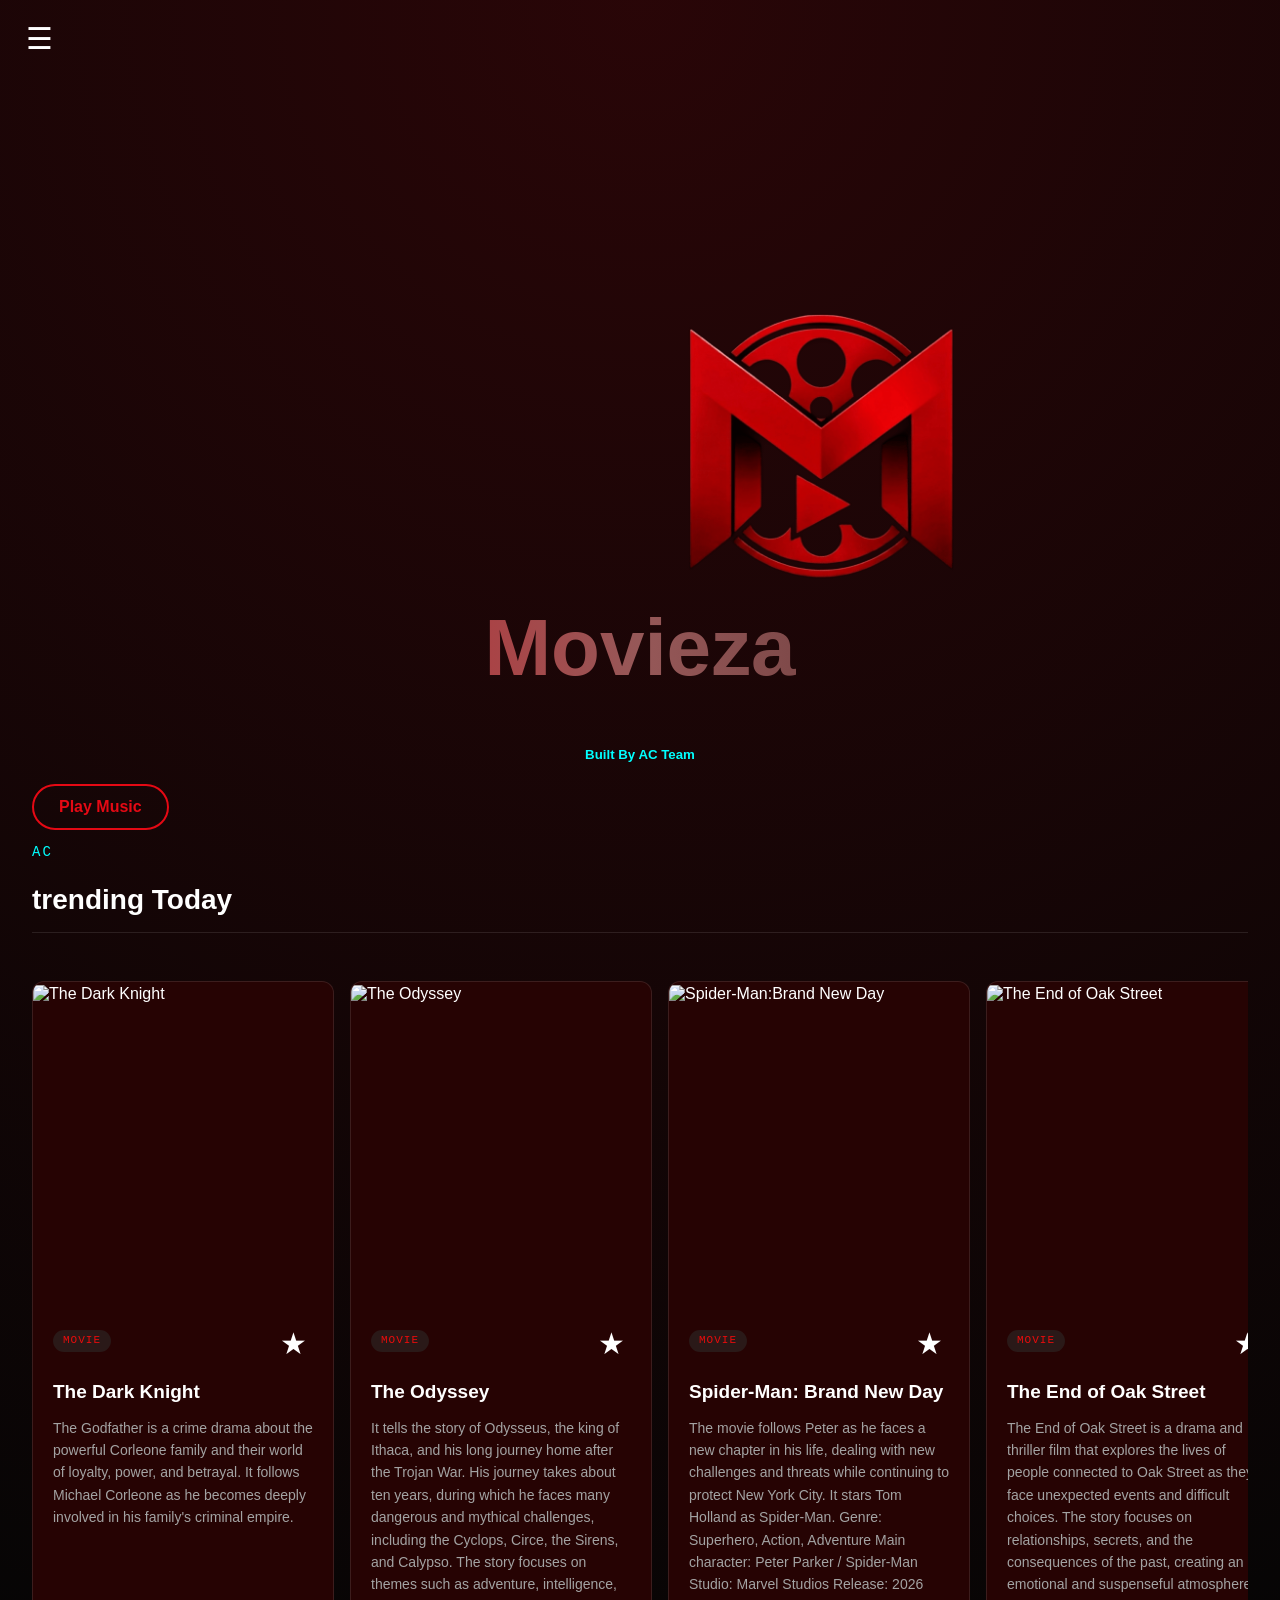
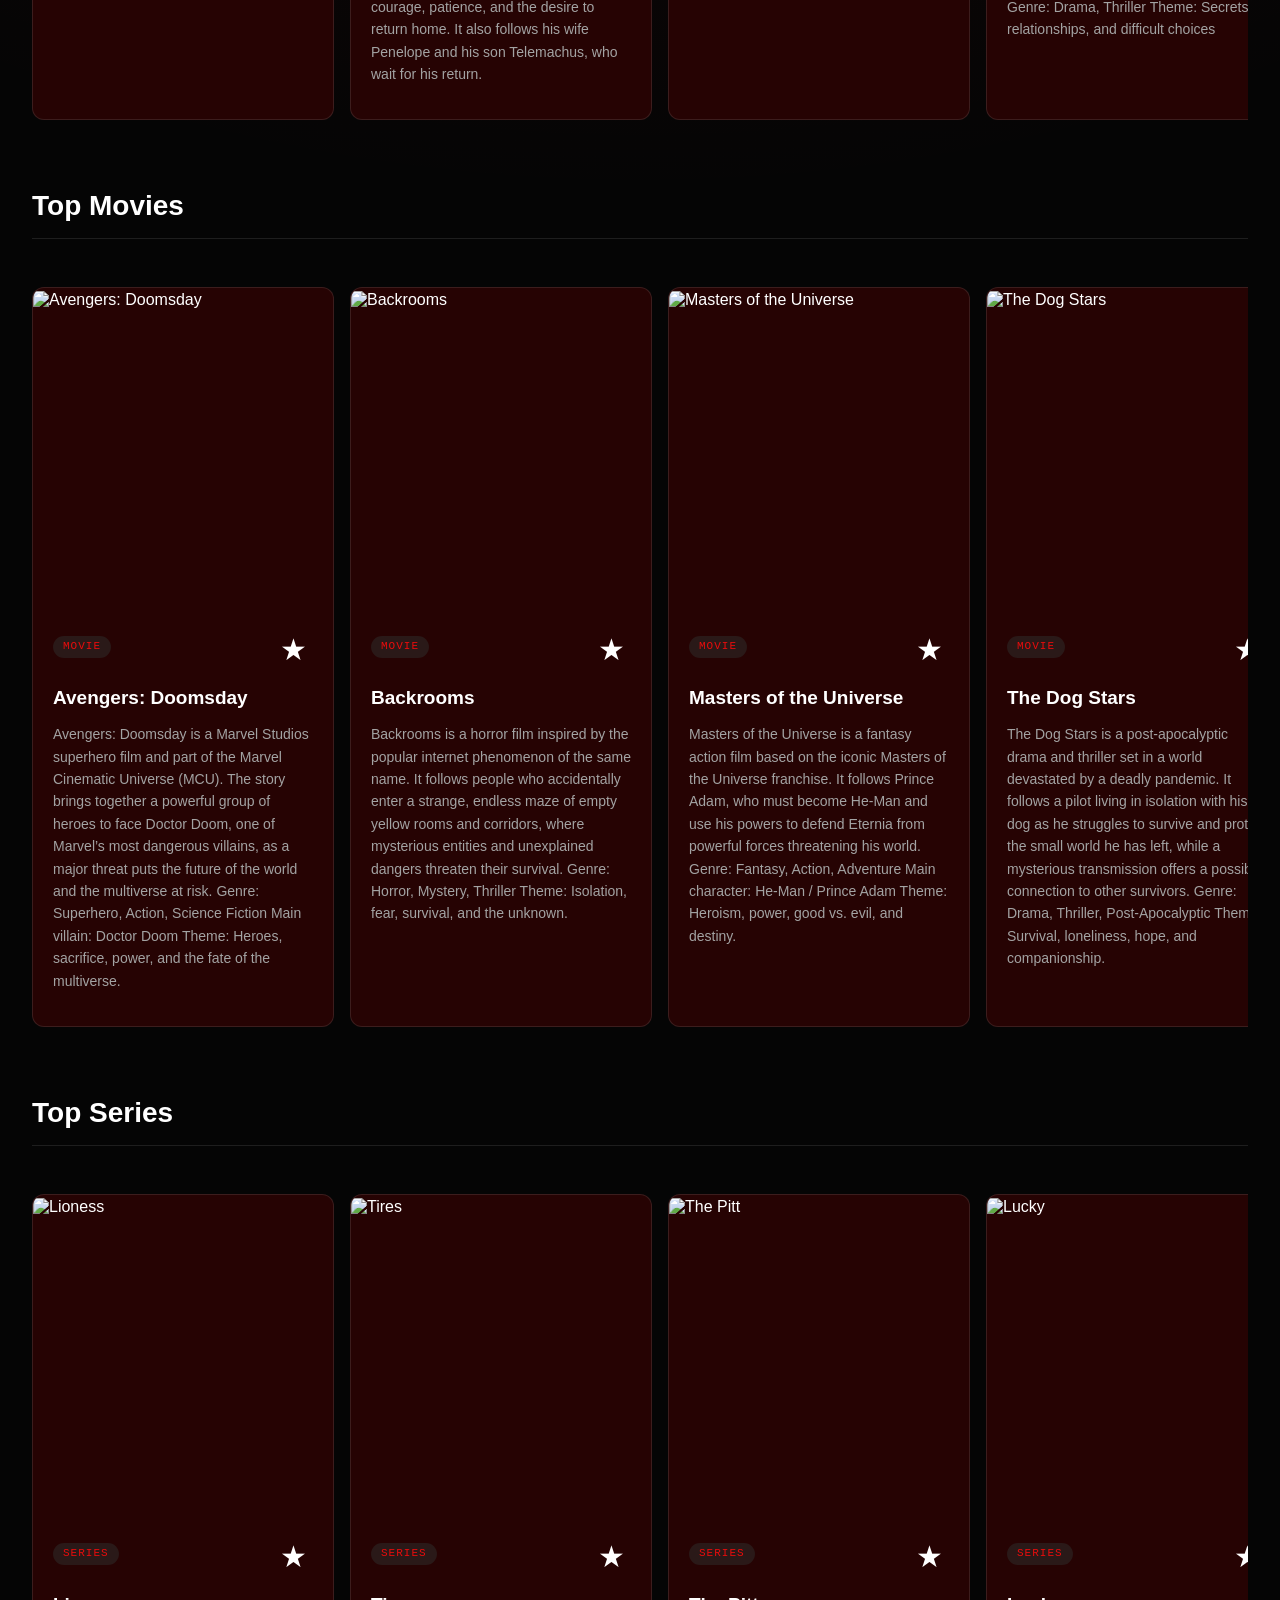
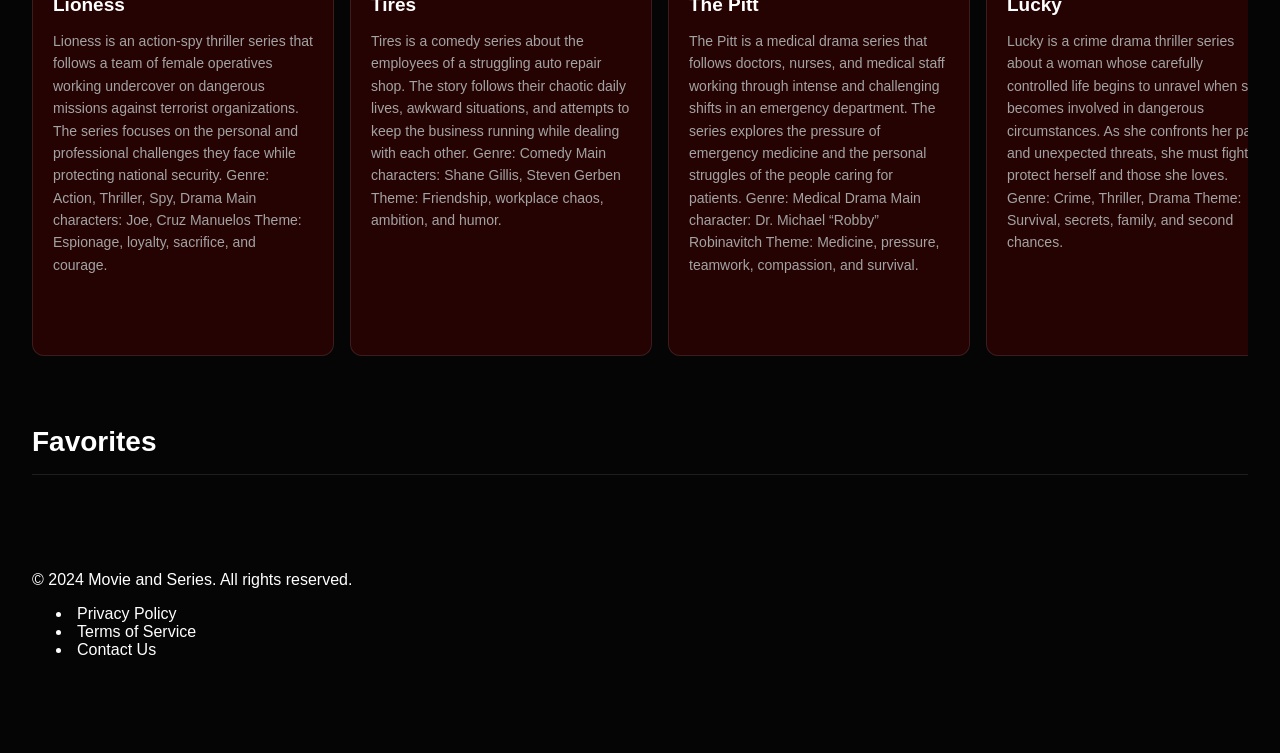
==== commit 3c1702eb: "madd fogot passowrd" ====
--- a/index.html
+++ b/index.html
@@ -787,6 +787,7 @@
             required
           />
           <input type="password" placeholder="Password" required />
+          <a href="forgotpassword.html" id="forgotLink">Forgot password?</a>
           <button>Login</button>
         </form>
         <a href="./signup.html">Sing up →</a>
--- a/Home.css
+++ b/Home.css
@@ -425,7 +425,7 @@
 
 .member-card img {
     width: 100%;
-    height: 260px;
+    height: 320px;
     object-fit: cover;
     display: block;
     filter: grayscale(15%);
@@ -456,6 +456,7 @@
 }
 
 .card-span .star{
+    color: white;
     background:none ;
     border: none;
     font-size: 30px;
@@ -569,6 +570,21 @@
     transform: translateX(5px) scale(1.01);
 }
 
+.login-box a#forgotLink {
+    position: static;
+    display: block;
+    text-align: right;
+    font-size: 13px;
+    color: antiquewhite;
+    margin: -4px 0 4px;
+}
+
+.login-box a#forgotLink:hover {
+    transition: 0.3s ease-in-out;
+    color: rgb(190, 36, 36);
+    transform: none;
+}
+
 #musicBtn {
     padding: 12px 25px;
     border: 2px solid #e50914;
--- a/Home.css
+++ b/Home.css
@@ -425,7 +425,7 @@
 
 .member-card img {
     width: 100%;
-    height: 260px;
+    height: 320px;
     object-fit: cover;
     display: block;
     filter: grayscale(15%);
@@ -456,6 +456,7 @@
 }
 
 .card-span .star{
+    color: white;
     background:none ;
     border: none;
     font-size: 30px;
@@ -569,6 +570,21 @@
     transform: translateX(5px) scale(1.01);
 }
 
+.login-box a#forgotLink {
+    position: static;
+    display: block;
+    text-align: right;
+    font-size: 13px;
+    color: antiquewhite;
+    margin: -4px 0 4px;
+}
+
+.login-box a#forgotLink:hover {
+    transition: 0.3s ease-in-out;
+    color: rgb(190, 36, 36);
+    transform: none;
+}
+
 #musicBtn {
     padding: 12px 25px;
     border: 2px solid #e50914;
